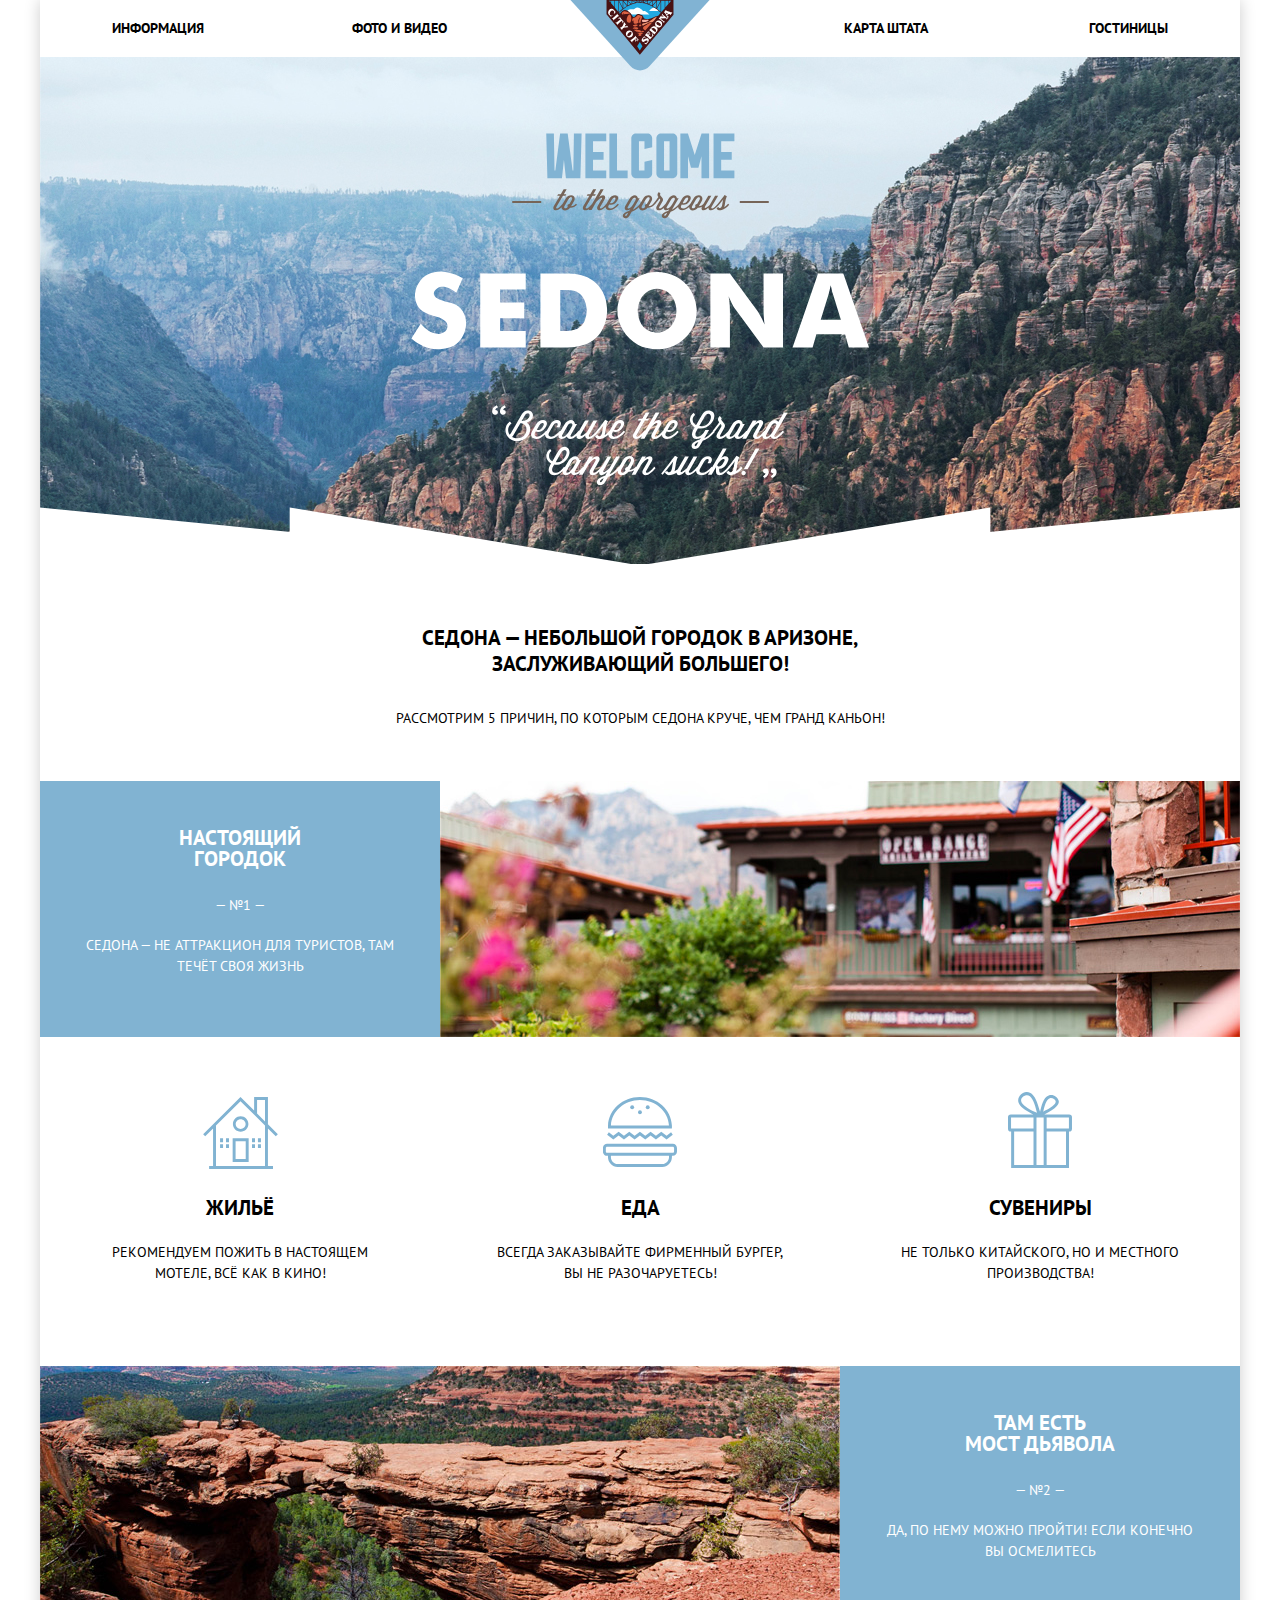
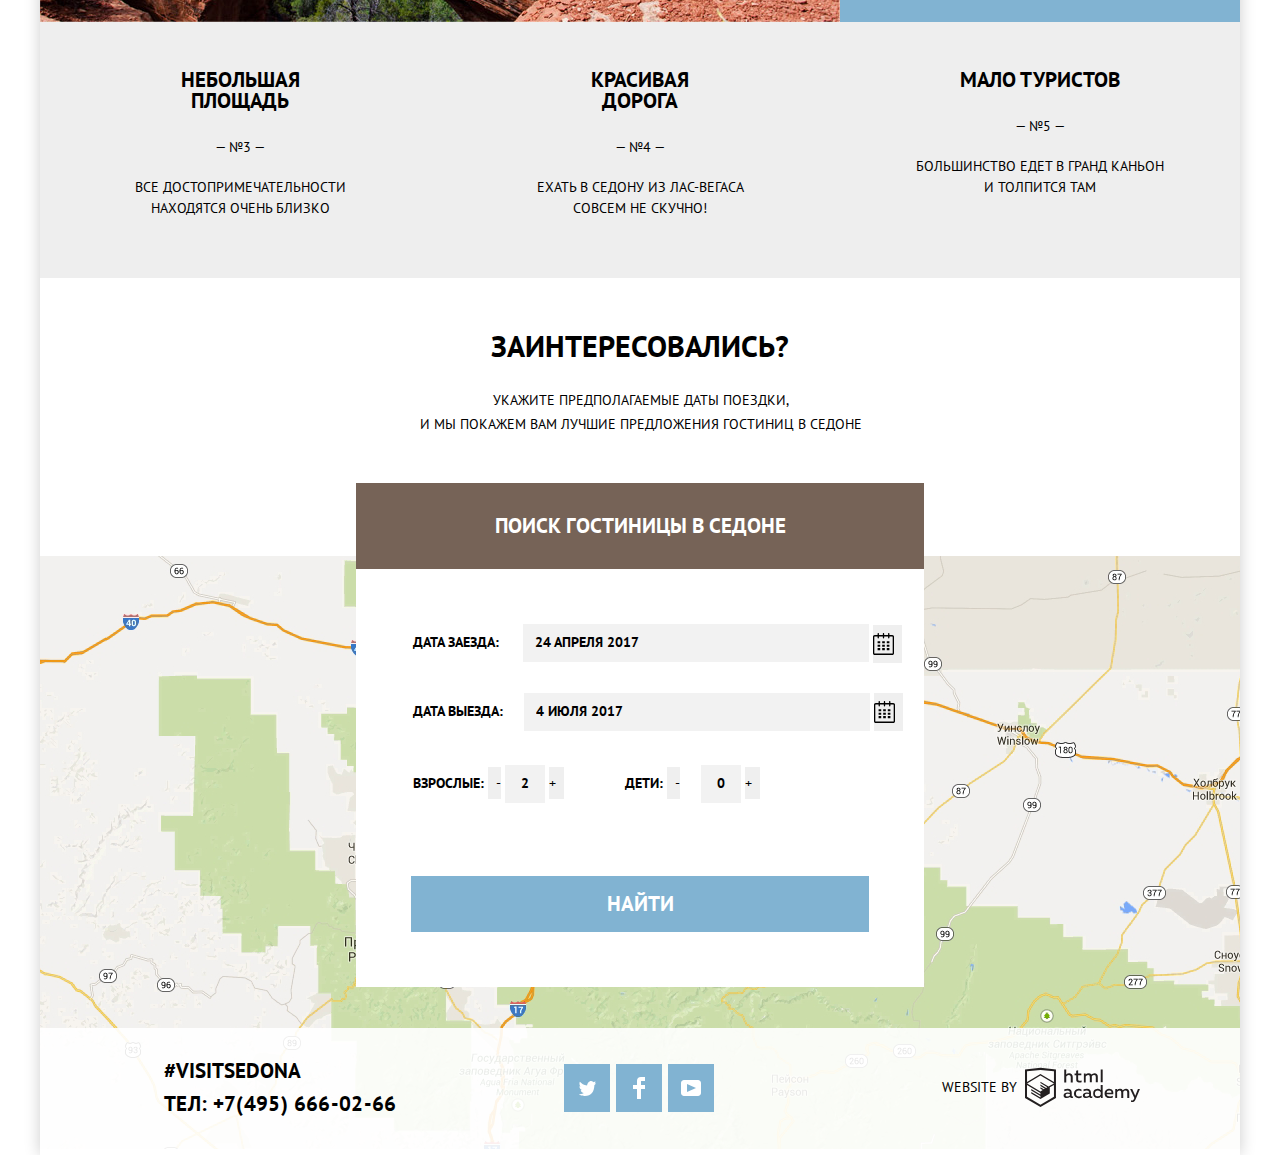
==== index.html @ 37a9bc62 "еще оформление сеток" ====
<!DOCTYPE html>
<html lang="ru">
<head>
  <meta charset="utf-8">
  <title>Добро пожаловать в Седону</title>
  <link href="https://fonts.googleapis.com/css?family=PT+Sans&display=swap" rel="stylesheet">
  <link href="css/normalize.css" rel="stylesheet">
  <link href="css/style.css" rel="stylesheet">
</head>

<body>
  <header>
    <nav class="header-navigation">
      <a href="#" class="logo-sedona"><img src="img/logo-sedona.svg" width="140" height="72" alt="WELCOME to the gordeoud - SEDONA"></a>
      <ul  class="main-navigation">
        <li><a href="#">Информация</a></li>
        <li><a href="#">Фото и видео</a></li>
        <li><a href="#">Карта штата</a></li>
        <li><a href="hotels.html">Гостиницы</a></li>
      </ul>
    </nav>
  </header>

  <main>
    <h1 class="visually-hidden">Добро пожаловать в Седону</h1>
     <div class="background-logo">
        <img src="img/intro-welcome.svg" width="459" height="353" alt="Welcome to the gordeous SEDONA">
    </div>
    <section>
      <div class="presentation">
        <h2 class="visually-hidden">Причины посетить Седону</h2>
        <p class="title-presentation">Седона — небольшой городок в Аризоне, заслуживающий большего!</p>
        <p>Рассмотрим 5 причин, по которым Седона круче, чем гранд каньон!</p>
      </div>
      
      <ul class="reasons-list">
        <li>
          <div class="container-reason-1">
            <div class="big-reason-1">
              <h3 class="title-of-reason">Настоящий городок</h3>
              <p>— №1 —</p>
              <p>Седона — не аттракцион для туристов, там течёт своя жизнь</p>
            </div>
            <div>
              <img src="img/reason1.jpg" width="800" height="256" alt="городок Седона">
            </div>
          </div>
          <ul class="items-1-reason">
            <li class="reason-1-house">
              <h3 class="type-of-reason">Жильё</h3>
              <p>Рекомендуем пожить в настоящем мотеле, всё как в кино!</p>
            </li>
            <li class="reason-1-eat">
              <h3 class="type-of-reason">Еда</h3>
              <p>Всегда заказывайте фирменный бургер, вы не разочаруетесь!</p>
            </li>
            <li class="reason-1-souvenir">
              <h3 class="type-of-reason">Сувениры</h3>
              <p>Не только китайского, но и местного производства!</p>
            </li>
          </ul>
        <li>
          <div class="container-reason-2">
            <div class="big-reason-2">
              <h3 class="title-of-reason">Там есть<br>Мост дьявола</h3>
              <p>— №2 —</p>
              <p>Да, по нему можно пройти! Если конечно вы осмелитесь</p>
            </div>
            <div>
              <img src="img/reason2.jpg" width="800" height="256" alt="мост дьявола">
            </div>
          </div>
        </li>
        <li class="small-reason-1">
          <h3>Небольшая площадь</h3>
          <p >— №3 —</p>
          <P>Все достопримечательности находятся очень близко</P>
        </li>
        <li class="small-reason-2">
          <h3>Красивая дорога</h3>
          <p>— №4 —</p>
          <P>Ехать в Седону из Лас-Вегаса совсем не скучно!</P>
        </li>
        <li class="small-reason-3">
          <h3>Мало туристов</h3>
          <p>— №5 —</p>
          <P>Большинство едет в гранд каньон и толпится там</P>
        </li>
      </ul>
    </section>

    <section class="container-search-form">
      <div class="search-form-title">
        <h2 class="visually-hidden">Форма поиска гостиницы</h2>
        <P class="search-form-subtitle-1">Заинтересовались?</P>
        <p class="search-form-subtitle-2">Укажите предполагаемые даты поездки, 
        <br> и мы покажем вам лучшие предложения гостиниц в седоне</p>
      </div>
      <form class="form-of-search" action="https://echo.htmlacademy.ru" method="get">
        <button class="button-close-form" type="button">Поиск гостиницы в Седоне</button>
        <div class="visible-block-form-search">
          <p class="form-element arrival-date">
            <label for="arrival-date">Дата заезда:</label>
            <input class="text-in-form" type="text" name="arrival-date" id="arrival-date" value="24 апреля 2017">
            <button class="button-calendar" type="button"><svg class="icon-calendar" xmlns="http://www.w3.org/2000/svg" width="21" height="22" viewBox="0 0 21 22">
              <path d="M19.251 2.025h-2.845V.648c0-.381-.294-.689-.656-.689-.363 0-.656.308-.656.689v1.377h-3.938V.648c0-.381-.294-.689-.655-.689-.363 0-.657.308-.657.689v1.377H5.906V.648c0-.381-.294-.689-.656-.689-.363 0-.657.308-.657.689v1.377H1.75C.784 2.025 0 2.847 0 3.862v16.302C0 21.179.784 22 1.75 22h17.501c.966 0 1.749-.821 1.749-1.836V3.862c0-1.015-.783-1.837-1.749-1.837zm.437 18.139a.448.448 0 0 1-.437.459H1.75a.45.45 0 0 1-.438-.459V3.862a.45.45 0 0 1 .438-.459h2.844v1.378c0 .381.294.689.657.689.362 0 .656-.308.656-.689V3.403h3.938v1.378c0 .381.294.689.657.689.361 0 .655-.308.655-.689V3.403h3.938v1.378c0 .381.293.689.656.689.362 0 .656-.308.656-.689V3.403h2.845c.241 0 .437.206.437.459v16.302z"/>
              <path d="M4.594 8.225h2.625v2.066H4.594zM4.594 11.668h2.625v2.067H4.594zM4.594 15.112h2.625v2.066H4.594zM9.188 15.112h2.625v2.066H9.188zM9.188 11.668h2.625v2.067H9.188zM9.188 8.225h2.625v2.066H9.188zM13.781 15.112h2.625v2.066h-2.625zM13.781 11.668h2.625v2.067h-2.625zM13.781 8.225h2.625v2.066h-2.625z"/>
              </svg></button> 
          </p>
          <p class="form-element departure-date">
            <label for="departure-date">Дата выезда:</label>
            <input class="text-in-form" type="text" name="departure-date" id="departure-date" value="4 июля 2017">
            <button class="button-calendar" type="button"><svg class="icon-calendar" xmlns="http://www.w3.org/2000/svg" width="21" height="22" viewBox="0 0 21 22">
              <path d="M19.251 2.025h-2.845V.648c0-.381-.294-.689-.656-.689-.363 0-.656.308-.656.689v1.377h-3.938V.648c0-.381-.294-.689-.655-.689-.363 0-.657.308-.657.689v1.377H5.906V.648c0-.381-.294-.689-.656-.689-.363 0-.657.308-.657.689v1.377H1.75C.784 2.025 0 2.847 0 3.862v16.302C0 21.179.784 22 1.75 22h17.501c.966 0 1.749-.821 1.749-1.836V3.862c0-1.015-.783-1.837-1.749-1.837zm.437 18.139a.448.448 0 0 1-.437.459H1.75a.45.45 0 0 1-.438-.459V3.862a.45.45 0 0 1 .438-.459h2.844v1.378c0 .381.294.689.657.689.362 0 .656-.308.656-.689V3.403h3.938v1.378c0 .381.294.689.657.689.361 0 .655-.308.655-.689V3.403h3.938v1.378c0 .381.293.689.656.689.362 0 .656-.308.656-.689V3.403h2.845c.241 0 .437.206.437.459v16.302z"/>
              <path d="M4.594 8.225h2.625v2.066H4.594zM4.594 11.668h2.625v2.067H4.594zM4.594 15.112h2.625v2.066H4.594zM9.188 15.112h2.625v2.066H9.188zM9.188 11.668h2.625v2.067H9.188zM9.188 8.225h2.625v2.066H9.188zM13.781 15.112h2.625v2.066h-2.625zM13.781 11.668h2.625v2.067h-2.625zM13.781 8.225h2.625v2.066h-2.625z"/>
              </svg></button> 
          </p>
          <div class="block-adults-children">
            <p class="form-element adults">
              <label for="adults">Взрослые:</label>
              <button class="button-minus" type="button">-</button>
              <input class="text-in-form" type="text" name="number_of_adults" id="adults" value="2">
              <button class="button-plus" type="button">+</button>
            </p>
            <p class="form-element children">
              <label for="children">Дети:</label>
              <button class="button-minus" type="button">-</button>
              <input class="text-in-form" type="text" name="number_of_children" id="children" value="0">
              <button class="button-plus" type="button">+</button>
            </p>
          </div>
          <button class="button-search-result" type="submit">Найти</button>
        </div>
      </form>
    </section>
    <div>
      <img src="img/map.png" width="1200" height="593" alt="Карта">
    </div>
  </main>

  <footer class="footer-container">
    <div class="flex-footer-absolute">
      <p class="footer-contacts">
        #VISITSEDONA
        <a href="tel:+74956660266"><br>ТЕЛ: +7(495)  666-02-66</a>
      </p>
      <ul class="footer-social">
        <li class="social-list">
          <a href="https://twitter.com/">twitter <svg class="icon-twitter" xmlns="http://www.w3.org/2000/svg" xmlns:xlink="http://www.w3.org/1999/xlink" width="17" height="15" viewBox="0 0 17 15">
            <path d="M10.95.144c1.685-.496 2.984.27 3.577 1.179.673-.231 1.331-.481 2.011-.708a2.345 2.345 0 0 1-.857 1.768c.685.17 1.304-.491 1.304-.491-.169 1-1.006 1.788-1.563 2.024-.231 6.75-3.175 11.217-10.077 11.082h-.446c-.41 0-4.164-.46-4.898-1.887 2.271.196 3.893-.422 4.693-1.177-.96-.3-2.679-.477-2.979-2.95.349.106.564.228 1.19.119C1.705 8.247.374 7.53.448 5.33c.285.328 1.067.536 1.34.472C1.085 5.561-.182 2.442.894.85c1.818 1.854 3.735 3.606 7.152 3.773C8.254 2.33 9.183.793 10.95.144z"/>
            </svg></a>
        </li>
        <li class="social-list">
          <a href="https://www.facebook.com/">facebook <svg class="icon-fb" xmlns="http://www.w3.org/2000/svg" width="12" height="22" viewBox="0 0 12 22">
            <path d="M12 4V0H8a4 4 0 0 0-4 4v4H0v4h4v10h4V12h4V8H8V4h4z"/></svg></a>
        </li>
        <li class="social-list">
          <a href="https://www.youtube.com/">youtube <svg class="icon-youtube" xmlns="http://www.w3.org/2000/svg" xmlns:xlink="http://www.w3.org/1999/xlink" width="20" height="16" viewBox="0 0 20 16">
            <path d="M17 0H3C1.35 0 0 1.35 0 3v10c0 1.65 1.35 3 3 3h14c1.65 0 3-1.35 3-3V3c0-1.65-1.35-3-3-3zM6.027 11.998V4.002L15.014 8l-8.987 3.998z"/>
            </svg></a>
        </li>
      </ul>
      <p class="footer-website">
        Website by
        <a href="https://htmlacademy.ru/">
          <svg class="logo-html-academy" data-name="Layer 1" xmlns="http://www.w3.org/2000/svg" viewBox="0 0 108.08 36.85">
            <title>logo-htmlacademy</title>
            <path d="M44.61,26.88a2,2,0,0,0,.55-0.1v1.33a3.25,3.25,0,0,1-1.18.21,1.67,1.67,0,0,1-1.67-1,4.84,4.84,0,0,1-3.14,1.08c-1.51,0-2.91-.83-2.91-2.55,0-2.13,2-2.79,3.71-2.79a11.08,11.08,0,0,1,2.17.25v-0.3c0-1-.76-1.77-2.19-1.77a7.42,7.42,0,0,0-3,.64v-1.7a10.21,10.21,0,0,1,3.19-.55c2.36,0,3.81,1.12,3.81,3.65v3a0.54,0.54,0,0,0,.49.59h0.17Zm-6.44-1.13A1.35,1.35,0,0,0,39.63,27h0.11a3.39,3.39,0,0,0,2.41-1V24.58a9.72,9.72,0,0,0-1.81-.21c-1,0-2.16.33-2.16,1.38h0Zm12.36-6.11a5,5,0,0,1,2.57.64V22a4.08,4.08,0,0,0-2.3-.7,2.75,2.75,0,1,0,0,5.49,5,5,0,0,0,2.43-.64v1.71a6.27,6.27,0,0,1-2.76.57A4.21,4.21,0,0,1,46,24.51q0-.21,0-0.41a4.32,4.32,0,0,1,4.18-4.46h0.38Zm12.17,7.24a2,2,0,0,0,.55-0.1v1.33a3.25,3.25,0,0,1-1.18.21,1.67,1.67,0,0,1-1.67-1,4.84,4.84,0,0,1-3.14,1.08c-1.51,0-2.91-.83-2.91-2.55,0-2.13,2-2.79,3.71-2.79a11.08,11.08,0,0,1,2.17.25v-0.3c0-1-.76-1.77-2.19-1.77a7.42,7.42,0,0,0-3,.64v-1.7a10.21,10.21,0,0,1,3.19-.55c2.36,0,3.81,1.12,3.81,3.65v3a0.54,0.54,0,0,0,.49.59h0.17Zm-6.44-1.13A1.35,1.35,0,0,0,57.73,27h0.11a3.39,3.39,0,0,0,2.41-1V24.58a9.72,9.72,0,0,0-1.81-.21c-1.06,0-2.16.33-2.16,1.38h0ZM73,16V28.2H71.35V26.88a3.88,3.88,0,0,1-3.19,1.54,4.4,4.4,0,0,1,0-8.78,3.81,3.81,0,0,1,3,1.3V16H73Zm-4.53,5.22a2.76,2.76,0,1,0,0,5.52A2.86,2.86,0,0,0,71.15,25V23A2.91,2.91,0,0,0,68.49,21.27ZM79,19.64c3.31,0,4.46,2.68,3.92,5.09H76.7c0.21,1.5,1.67,2.11,3.19,2.11a6.11,6.11,0,0,0,2.64-.59v1.6a7.14,7.14,0,0,1-3,.57C77,28.42,74.78,27,74.78,24a4.18,4.18,0,0,1,4-4.39H79Zm0.09,1.54a2.28,2.28,0,0,0-2.44,2.1v0.06H81.3A2,2,0,0,0,79.13,21.18Zm5.73,7V19.87h1.65v1a3.81,3.81,0,0,1,2.78-1.27A2.86,2.86,0,0,1,91.89,21a4.12,4.12,0,0,1,2.91-1.33A3.06,3.06,0,0,1,98,23V28.2h-1.9V23.05a1.59,1.59,0,0,0-1.42-1.75H94.42a2.8,2.8,0,0,0-2.07,1.12V28.2h-1.9V23.05A1.59,1.59,0,0,0,89,21.31H88.8a3,3,0,0,0-2.21,1.29v5.63H84.86Zm21.31-8.33h1.9l-3.91,9.46c-0.9,2.17-2.09,2.86-3.35,2.86a4.76,4.76,0,0,1-1.1-.14V30.46a2.86,2.86,0,0,0,.85.12c0.9,0,1.58-.64,2.07-1.9l0.17-.42-4-8.4h2l2.86,6.29ZM38.73,1.46V6.22a3.81,3.81,0,0,1,2.7-1.14,3.25,3.25,0,0,1,3.44,3.4v5.15H43V8.72a1.81,1.81,0,0,0-1.61-2h-0.3a2.93,2.93,0,0,0-2.32,1.39v5.52h-1.9V1.46h1.9ZM49.94,2.31v3h3V6.91h-3v3.81c0,1.1.5,1.46,1.58,1.46a4.49,4.49,0,0,0,1.69-.33v1.6A6.8,6.8,0,0,1,51,13.8a2.55,2.55,0,0,1-2.86-2.74V6.89H46.58V5.26h1.5V2.74Zm5.4,11.31V5.28H57v1A3.81,3.81,0,0,1,59.77,5a2.86,2.86,0,0,1,2.6,1.33A4.12,4.12,0,0,1,65.28,5,3.06,3.06,0,0,1,68.44,8.4v5.21h-1.9V8.46a1.59,1.59,0,0,0-1.42-1.75H64.89a2.8,2.8,0,0,0-2.07,1.12v5.78h-1.9V8.46A1.59,1.59,0,0,0,59.5,6.71H59.27A3,3,0,0,0,57.06,8v5.63H55.34ZM71.17,1.45H73V13.6H71.17V1.45ZM14.71,0H14.55L0,1.54V28.21l14.55,8.66,14.55-8.66V1.54Zm12.5,27.1L14.55,34.64,1.9,27.12V16.18l12.59,7.5V25L5.86,19.9v1.31l8.68,5.21v1.39L5.87,22.65V24l8.68,5.21,8.75-5.24V18.31L27.2,16V27.12Zm0-12.53-3.48,2-1.6,1L14.51,13v1.31L21,18.23H21l-0.14.09-1,.54-5.37-3.2V17l4.24,2.52-1,.67-3.2-1.9v1.31l2.1,1.24L14.5,22.1,2,14.65,14.51,7.11Zm0-1.32L14.49,5.76,1.91,13.25v-10L14.56,1.92,27.21,3.25v10h0Z" 
                transform="translate(0 -0.02)" />
          </svg>
        </a>
      </p>
    </div>
  </footer>
</body>
</html>
---- css/style.css ----
body {
    padding: 0;
    margin: 0 auto;
    width: 1200px;
    font-family: 'PT Sans', 'Arial Narrow', sans-serif;
    font-size: 14px;
    line-height: 21px;
    font-weight: normal;
    color: #000000;
    text-transform: uppercase;
    text-align: center;
    background-color: #ffffff;
    box-shadow: 0 0 15px rgba(0, 0, 0, 0.2);
}
.visually-hidden {
    position: absolute;
    clip: rect(0 0 0 0);
    width: 1px;
    height: 1px;
    margin: -1px;
}
a {
    text-decoration: none;
}

/*НАВИГАЦИЯ*/

.header-navigation {
    position: relative;
}
.logo-sedona {
    position: absolute;
    /* transform: translateX(-50%); */
    margin-left: -70px;
    top: -1px;
}

.header-navigation ul {
    display: flex;
    flex-wrap: wrap;
    list-style: none;
    width: auto;
    margin: 0;
    padding-left: 72px;
    padding-right: 72px;
    padding-top: 5px;
    padding-bottom: 16px;

}
.main-navigation li{
    width: 240px;
    padding-top: 10px;
    font-size: 14px;
    line-height: 26px;
    font-weight: bold;
}
.main-navigation li:first-child,
.main-navigation li:nth-child(2) {
    text-align: left;
}
.main-navigation li:nth-child(3) {
    text-align: right;
    margin-left: auto;
}
.main-navigation li:nth-child(4) {
    text-align: right;
}
.main-navigation a {
    color: #000000;
}
.main-navigation a:hover,
.main-navigation a:focus {
    color: #81b3d2;
}
.main-navigation a:active {
    color: #cacaca;
}
.actual-link a,
.actual-link a:hover,
.actual-link a:focus {
    color: #766357;
}

/*ШАПКА С ФОНОМ НА ГЛАВНОЙ*/
.background-logo {
    background: #2c4646 url(../img/background_photo.jpg) no-repeat;
    background-position-y: -56px;
}
.background-logo::after {
    display: block;
    content: "";
    background: url(../img/polygon.png) no-repeat center 1px ;
    width: 1200px;
    height: 58px;
}
.background-logo img {
    margin-top: 76px;
    margin-bottom: 14px;
}

/*СПИСОК ПРИЧИН ПОСЕТИТЬ СЕДОНУ*/
.presentation {
    margin: 0;
    padding-left: 300px;
    padding-right: 300px;
    padding-top: 61px;
}
.presentation .title-presentation {
    font-size: 21px;
    line-height: 26px;
    font-weight: bold;
    margin-top: 0;
    margin-bottom: 28px;
}
.presentation p {
    font-size: 14px;
    line-height: 26px;
}
.presentation p:last-child {
    margin-bottom: 0;
    padding-bottom: 36px;
}
.reasons-list {
    display: flex;
    flex-wrap: wrap;
    list-style: none;
    padding-left: 0;
}
.type-of-reason {
    font-size: 21px;
    line-height: 21px;
    font-weight: bold;
}
.big-reason-1,
.big-reason-2 {
    box-sizing: border-box;
    background-color: #81b3d2;
    color: #ffffff;
    width: 400px;
    min-height: 256px;
}
.title-of-reason {
    font-size: 21px;
    line-height: 21px;
    padding: 25px 125px 0 125px;
}
.big-reason-1 p,
.big-reason-2 p {
    padding: 0 46px;
    padding-top: 5px;
}
.container-reason-1 {
    display: flex;
}
.container-reason-2 {
    display: flex;
    flex-direction: row-reverse;
}
.container-reason-1 img,
.container-reason-2 img {
    vertical-align: top;
}
.items-1-reason {
    list-style: none;
    display: flex;
    padding-left: 0;
}

.reason-1-house {
    box-sizing: border-box;
    background: url("../img/icon-1.svg") no-repeat;
    background-size: 75px 72px;
    background-position: center 60px;
    padding: 0 50px;
    padding-top: 139px;
}
.reason-1-eat {
    background: url("../img/icon-3.svg") no-repeat;
    background-size: 74px 70px;
    background-position: center 60px;
    padding-top: 139px;
}
.reason-1-souvenir {
    background: url("../img/icon-2.svg") no-repeat;
    background-size: 64px 76px;
    background-position: center 55px;
    padding-top: 139px;
}
.reason-1-house p {
    padding: 0 20px;
    padding-top: 3px;
    padding-bottom: 68px;
}
.reason-1-eat p {
    padding: 0 50px;
    padding-top: 3px;
}
.reason-1-souvenir p {
    padding: 0 20px;
    padding-top: 3px;
}
.reason-1-house,
.reason-1-eat,
.reason-1-souvenir,
.small-reason-1,
.small-reason-2,
.small-reason-3 {
    width: calc(100% / 3);
    
}
.small-reason-1,
.small-reason-2,
.small-reason-3 {
    box-sizing: border-box;
    background-color: #eeeeee;
    padding-bottom: 45px;
}
.small-reason-1 h3,
.small-reason-2 h3,
.small-reason-3 h3 {
    font-size: 21px;
    line-height: 21px;
    font-weight: bold;
    padding: 0 120px;
    padding-top: 26px;
    text-align: center;
}
.small-reason-1 p,
.small-reason-2 p {
    padding: 0 69px;
    padding-top: 5px;
}
.small-reason-3 p {
    padding: 0 75px;
    padding-top: 5px;
}


/*ФОРМА ПОИСКА ОТЕЛЕЙ*/
.container-search-form {
    position: relative;
    width: 568px;
    margin: 0 auto;
}
.search-form-title {
    min-height: 248px;
}
.search-form-subtitle-1 {
    font-size: 30px;
    line-height: 36px;
    font-weight: bold;
    text-align: center;
    margin-bottom: 22px;
    padding-top: 20px;
}
.search-form-subtitle-2 {
    line-height: 24px;
    text-align: center;
    padding-bottom: 34px;
    padding-left: 2px;
    padding-top: 2px;
}
.button-close-form {
    background-color: #766357;
    color: #ffffff;
    font-size: 21px;
    line-height: 26px;
    font-weight: bold;
    text-transform: uppercase;
    border: none;
    width: 568px;
    padding: 30px 50px;
    
}
.button-close-form:hover,
.button-close-form:focus {
    background-color: #604e43;
    color: #ffffff;
}
.button-close-form:active {
    background-color: #503e33;
    color: #928a85;
}
.visible-block-form-search {
    z-index: 1000;
    display: flex;
    flex-direction: column;
    width: 568px;
    background-color: #ffffff;
    text-align: left;
}

.form-of-search {
    position: absolute;
    top: 175px;
}
.form-element {
    display: inline-block;
    font-size: 14px;
    line-height: 26px;
    font-weight: bold;
    margin-left: 57px;
}
.arrival-date {
    margin-top: 55px;
    margin-bottom: 16px;
    margin-right: 1px;
}
.departure-date {
    margin-bottom: 16px;
    margin-right: 0px;
}
.arrival-date .text-in-form {
    box-sizing: border-box;
    width: 346px;
    margin-left: 20px;
    padding: 5px 0 7px 12px;
}

.departure-date .text-in-form {
    box-sizing: border-box;
    width: 346px;
    margin-left: 17px;
    margin-bottom: 4px;
    padding: 5px 0 7px 12px;
}
.text-in-form {
    display: inline-block;
}
.button-calendar {

    border: none;
    padding: 8px 8px 8px 0;
}
.button-minus {
    border: none;
    padding: 8px 0 8px 8px;
}
.button-plus {
    border: none;
    padding: 8px 8px 8px 0;
}
.adults .text-in-form {
    box-sizing: border-box;
    text-align: center;
    width: 40px;
    margin-bottom: 4px;
    padding: 5px 0 7px 0;
}
.children .text-in-form {
    box-sizing: border-box;
    text-align: center;
    width: 40px;
    margin-left: 17px;
    margin-bottom: 4px;
    padding: 5px 0 7px 0px;
}
.button-search-result {
    font-size: 21px;
    line-height: 26px;
    font-weight: bold;
    width: 458px;
    padding: 15px 55px;
    text-transform: uppercase;
    border: none;
    background-color: #81b3d2;
    color: #ffffff;
    margin: 55px auto;
}
.button-search-result:hover,
.button-search-result:focus {
    background-color: #669ec0;
    color: #ffffff;
}
.button-search-result:active {
    background-color: #5496bd;
    color: #94b9d2;
}
.text-in-form {
    font-size: 14px;
    line-height: 26px;
    font-weight: bold;
    border: none;
    text-transform: uppercase;
    background-color: #f2f2f2;
}
.text-in-form:hover,
.text-in-form:focus {
    background-color: #ebebeb;
}
.text-in-form:active {
    background-color: #ffffff;
}
.icon-calendar {
    display: inline-block;
    vertical-align: middle;
}


/*СТРАНИЦА ПОИСКА ОТЕЛЕЙ*/
.container-hotels {
    text-align: left;
}
.container-hotels ul {
    list-style: none;
}

/*ФИЛЬТР ПОИСКА ОТЕЛЕЙ*/
.form-filter-of-search {
    display: flex;
    flex-wrap: wrap;
    background-color: #2b3d47;
    background-image: url(../img/filter_background.jpg);
    color: #ffffff;
    min-height: 217px;
}
.fieldset {
    border: none;
}
.fieldset,
.sort-found-hotels,
.list-for-sort-hotels {
    padding-left: 72px;
    padding-right: 72px;
}
.form-headings {
    font-size: 16px;
    line-height: 21px;
    font-weight: bold;
}
.button-form-display {
    font-size: 14px;
    line-height: 21px;
    text-transform: uppercase;
    border: 2px solid #ffffff;
    background-color: transparent;
    color: #ffffff;
}
.button-form-display:hover {
    background-color: #ffffff;
    color: #000000;
}
.price-hotels {
    display: flex;
    flex-direction: column;
    width: 328px;
    margin-left: auto;
}

/*БЛОК С РЕЗУЛЬТАТАМИ ПОИСКА ОТЕЛЕЙ*/
.sort-found-hotels {
    display: flex;
}
.list-of-found-hotels {
    display: flex;
    flex-direction: column;
    flex-wrap: wrap;
    padding: 0;
    margin: 0;
}
.list-of-found-hotels li {
    position: relative;
    display: flex;
    flex-wrap: wrap;
    border-bottom: 1px solid #e5e5e5;
    padding-left: 72px;
    padding-right: 71px;
}
.list-of-found-hotels li:first-of-type {
    border-top: 1px solid #e5e5e5;
}
.about-hotel {
    width: 700px;
    padding-left: 166px;
    padding-top: 23px;
    padding-bottom: 3px;
}
.about-hotel img {
    position: absolute;
    vertical-align: top;
    left: 72px;
    top: 29px;
}
.correct-text-1 {
    display: inline-block;
    margin-right: 32px;
    margin-top: 7px;
}
.correct-text-2 {
    display: inline-block;
    margin-right: 60px;
    margin-top: 7px;
}
.correct-text-3 {
    display: inline-block;
    margin-right: 15px;
    margin-top: 8px;
}
.about-hotel h3{
    margin: 0;
}
.list-for-sort-hotels {
    display: flex;
}
.quantity-hotels,
.hotel-name {
    font-size: 21px;
    line-height: 26px;
    font-weight: bold;
    color: #000000;
}
.quantity-hotels {
    padding-top: 8px;
    padding-bottom: 10px;
}
.button-info-reserve {
    padding-left: 166px;
    padding-bottom: 33px;
}
.hotel-name:hover,
.hotel-name:focus {
    color: #81b3d2;
}
.hotel-name:active {
    color: #cacaca;
}
.sort-hotels {
    font-size: 12px;
    line-height: 18px;
}
.sort-price {
    color: #81b3d2;
}
.sort-type-rate a {
    color: #cacaca;
    border-bottom: 1px dotted #81b3d2;
}
.sort-type-rate a:hover,
.sort-type-rate a:focus {
    color: #81b3d2;
    border-bottom: 1px dotted #81b3d2;
}
.sort-type-rate a:active {
    color: #000000;
    border-bottom: none;
}
.button-hotel-info {
    vertical-align: middle;
    font-size: 14px;
    line-height: 21px;
    font-weight: bold;
    text-transform: uppercase;
    background-color: #81b3d2;
    color: #ffffff;
    padding: 4px 18px 5px 15px;
    margin-left: -1px;
    margin-right: 2px;
}
.button-hotel-info:hover,
.button-hotel-info:focus {
    background-color: #669ec0;
    color: #ffffff;
}
.button-hotel-info:active {
    background-color: #5496bd;
    color: #94b9d2;
}
.button-hotel-reserve {
    vertical-align: middle;
    font-size: 14px;
    line-height: 21px;
    font-weight: bold;
    text-transform: uppercase;
    background-color: #766357;
    color: #ffffff;
    padding: 4px 17px 5px 18px;
}
.button-hotel-reserve:hover,
.button-hotel-reserve:focus {
    background-color: #604e43;
    color: #ffffff;
}
.button-hotel-reserve:active {
    background-color: #503e33;
    color: #928a85;
}
.hotel-rate {
    width: 135px;
    margin-left: auto;
}
.hotel-rate p:last-of-type {
    background-color: #f2f2f2;
}

/*ФУТЕР*/

.footer-container {
    position: relative;
}
.flex-footer-absolute {
    position: absolute;
    display: flex;
    width: 100%;
    bottom: 0;
    background-color: rgba(255, 255, 255, 0.9);
}
.flex-footer {
    display: flex;
}
.footer-contacts,
.footer-social,
.footer-website {
    width: calc(100% / 3);
    margin: 0;
    padding: 0;
}
.footer-contacts {
    display: inline-block;
    font-size: 21px;
    line-height: 33px;
    font-weight: bold;
    text-align: left;
    padding: 26px 10px 35px 124px;
}

.footer-contacts a {
    display: inline;
    color: #000000;
    letter-spacing: 0.35px;
}
.footer-social {
    display: flex;
    list-style: none;
    padding-left: 72px;
    padding-top: 36px;
}
.social-list a {
    display: inline-block;
    width: 46px;
    height: 48px;
    background-color: #81b3d2;
    font-size: 0px;
    margin-right: 6px;
}
.social-list a:hover,
.social-list a:focus {
    background-color: #669ec0;
    color: #ffffff;
}
.social-list a:active {
    background-color: #5496bd;
    color: #88b6d1;
    
}
.social-list .icon-twitter:active,
.social-list .icon-fb:active,
.social-list .icon-youtube:active {
    opacity: 0.3;
}
.icon-twitter {
    width: 17px;
    height: 15px;
    padding-top: 17px;
    padding-left: 1px;
    fill: #ffffff;
}
.icon-fb {
    width: 12px;
    height: 22px;
    padding-top: 13px;
    fill: #ffffff;
}
.icon-youtube {
    width: 20px;
    height: 16px;
    padding-top: 16px;
    fill: #ffffff;
}

.footer-website {
    display: inline-block;
    font-size: 14px;
    line-height: 26px;
    padding-right: 40px;
    padding-top: 39px;
}
.logo-html-academy {
    vertical-align: middle;
    width: 115px;
    height: 41px;
    fill: #231f20;
    padding-left: 4px;
    padding-bottom: 2px;
}
.logo-html-academy:hover,
.logo-html-academy:focus {
    fill: #81b3d2;
}
.logo-html-academy:active {
    fill: #bdbbbc;
}
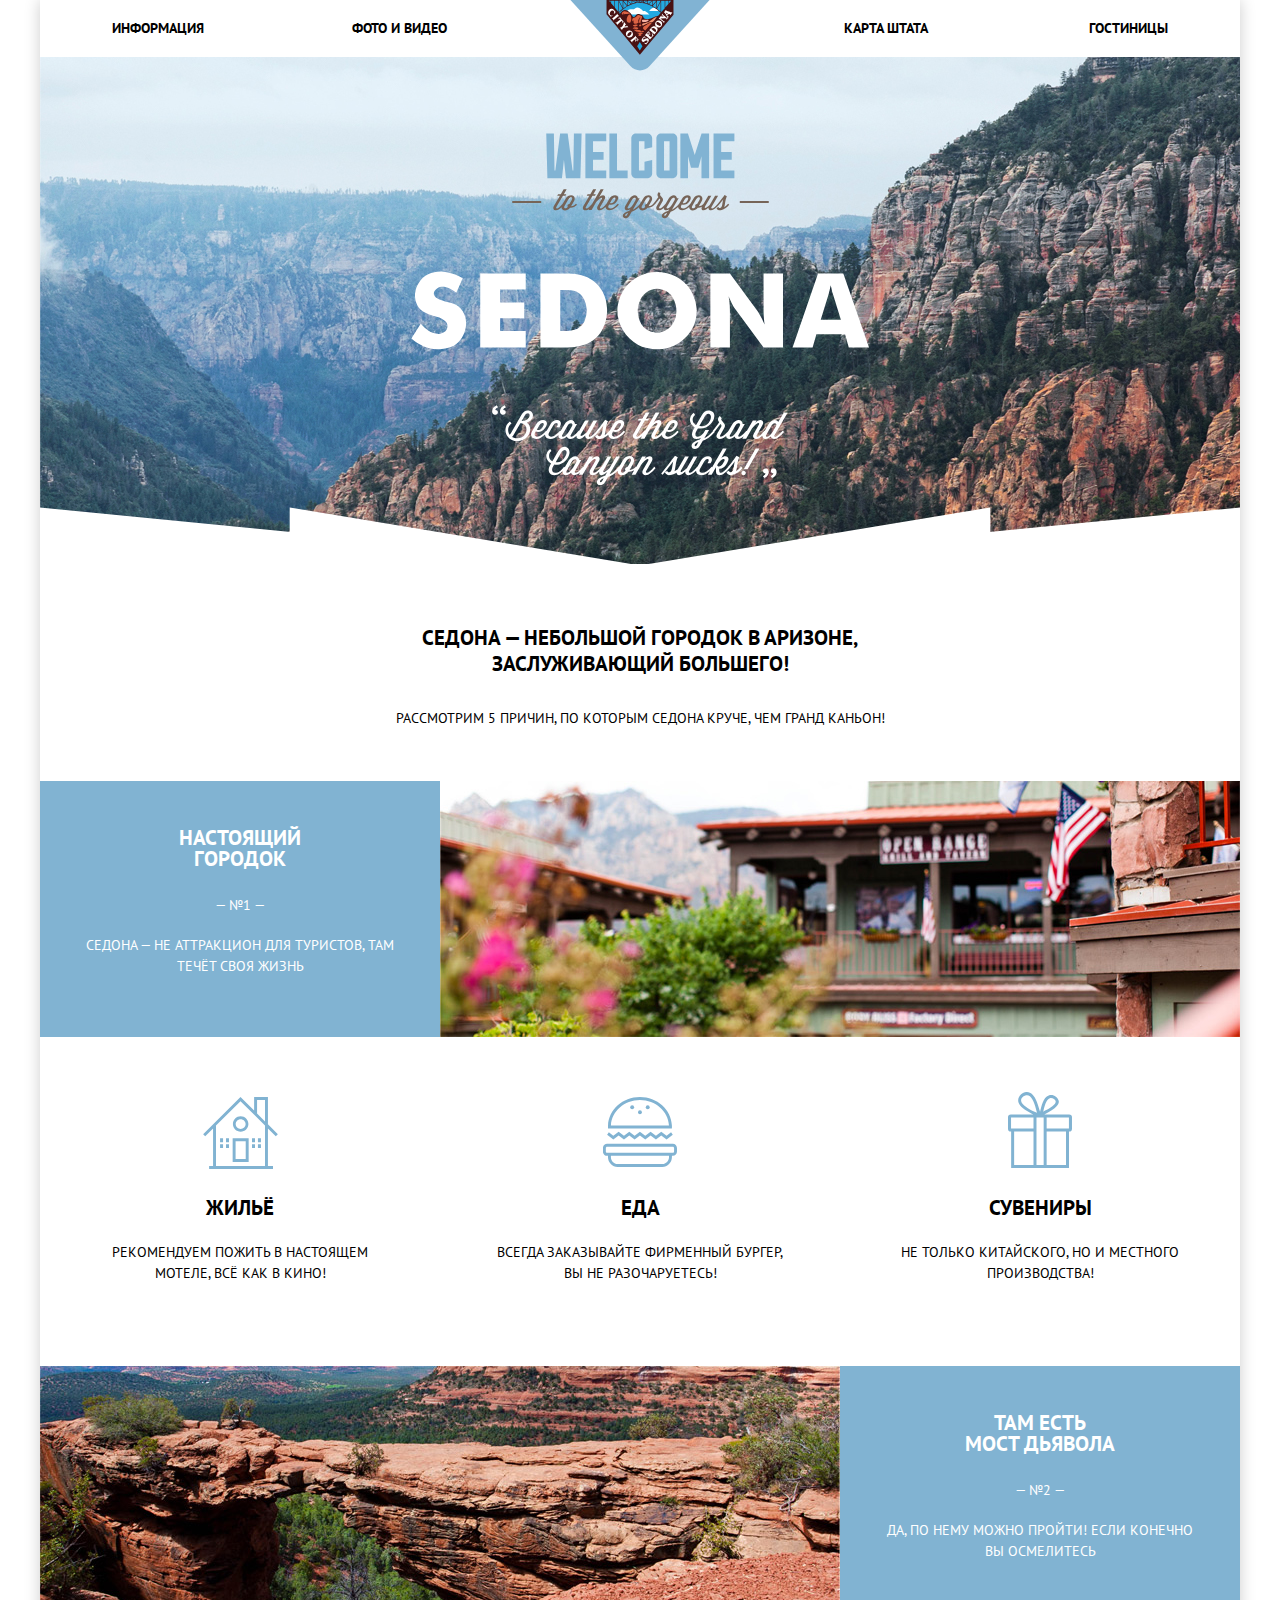
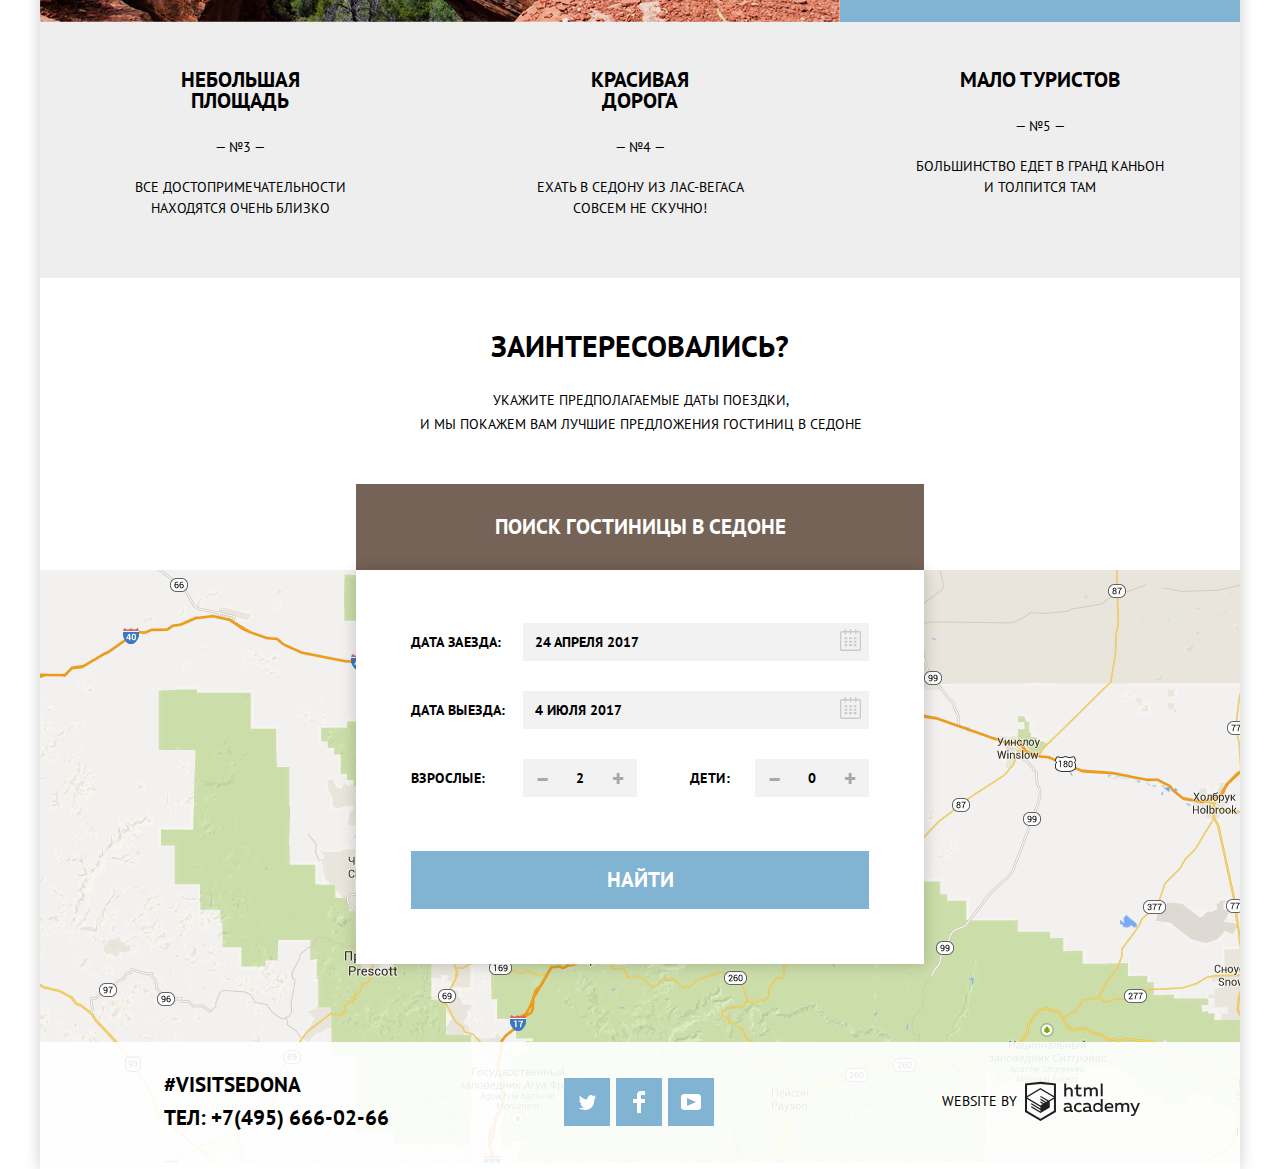
==== commit ba56615c: "заканчиваем сетки на флексах" ====
--- a/index.html
+++ b/index.html
@@ -89,53 +89,61 @@
       </ul>
     </section>
 
+    <section>
+      <h2 class="visually-hidden">Форма поиска гостиницы</h2>
+      <P class="search-form-subtitle-1">Заинтересовались?</P>
+      <p class="search-form-subtitle-2">Укажите предполагаемые даты поездки, 
+      <br> и мы покажем вам лучшие предложения гостиниц в седоне</p>
+      <button class="button-close-form" type="button">Поиск гостиницы в Седоне</button>
+    </section>
+
     <section class="container-search-form">
-      <div class="search-form-title">
-        <h2 class="visually-hidden">Форма поиска гостиницы</h2>
-        <P class="search-form-subtitle-1">Заинтересовались?</P>
-        <p class="search-form-subtitle-2">Укажите предполагаемые даты поездки, 
-        <br> и мы покажем вам лучшие предложения гостиниц в седоне</p>
-      </div>
-      <form class="form-of-search" action="https://echo.htmlacademy.ru" method="get">
-        <button class="button-close-form" type="button">Поиск гостиницы в Седоне</button>
-        <div class="visible-block-form-search">
-          <p class="form-element arrival-date">
-            <label for="arrival-date">Дата заезда:</label>
-            <input class="text-in-form" type="text" name="arrival-date" id="arrival-date" value="24 апреля 2017">
-            <button class="button-calendar" type="button"><svg class="icon-calendar" xmlns="http://www.w3.org/2000/svg" width="21" height="22" viewBox="0 0 21 22">
-              <path d="M19.251 2.025h-2.845V.648c0-.381-.294-.689-.656-.689-.363 0-.656.308-.656.689v1.377h-3.938V.648c0-.381-.294-.689-.655-.689-.363 0-.657.308-.657.689v1.377H5.906V.648c0-.381-.294-.689-.656-.689-.363 0-.657.308-.657.689v1.377H1.75C.784 2.025 0 2.847 0 3.862v16.302C0 21.179.784 22 1.75 22h17.501c.966 0 1.749-.821 1.749-1.836V3.862c0-1.015-.783-1.837-1.749-1.837zm.437 18.139a.448.448 0 0 1-.437.459H1.75a.45.45 0 0 1-.438-.459V3.862a.45.45 0 0 1 .438-.459h2.844v1.378c0 .381.294.689.657.689.362 0 .656-.308.656-.689V3.403h3.938v1.378c0 .381.294.689.657.689.361 0 .655-.308.655-.689V3.403h3.938v1.378c0 .381.293.689.656.689.362 0 .656-.308.656-.689V3.403h2.845c.241 0 .437.206.437.459v16.302z"/>
-              <path d="M4.594 8.225h2.625v2.066H4.594zM4.594 11.668h2.625v2.067H4.594zM4.594 15.112h2.625v2.066H4.594zM9.188 15.112h2.625v2.066H9.188zM9.188 11.668h2.625v2.067H9.188zM9.188 8.225h2.625v2.066H9.188zM13.781 15.112h2.625v2.066h-2.625zM13.781 11.668h2.625v2.067h-2.625zM13.781 8.225h2.625v2.066h-2.625z"/>
-              </svg></button> 
-          </p>
-          <p class="form-element departure-date">
-            <label for="departure-date">Дата выезда:</label>
-            <input class="text-in-form" type="text" name="departure-date" id="departure-date" value="4 июля 2017">
-            <button class="button-calendar" type="button"><svg class="icon-calendar" xmlns="http://www.w3.org/2000/svg" width="21" height="22" viewBox="0 0 21 22">
-              <path d="M19.251 2.025h-2.845V.648c0-.381-.294-.689-.656-.689-.363 0-.656.308-.656.689v1.377h-3.938V.648c0-.381-.294-.689-.655-.689-.363 0-.657.308-.657.689v1.377H5.906V.648c0-.381-.294-.689-.656-.689-.363 0-.657.308-.657.689v1.377H1.75C.784 2.025 0 2.847 0 3.862v16.302C0 21.179.784 22 1.75 22h17.501c.966 0 1.749-.821 1.749-1.836V3.862c0-1.015-.783-1.837-1.749-1.837zm.437 18.139a.448.448 0 0 1-.437.459H1.75a.45.45 0 0 1-.438-.459V3.862a.45.45 0 0 1 .438-.459h2.844v1.378c0 .381.294.689.657.689.362 0 .656-.308.656-.689V3.403h3.938v1.378c0 .381.294.689.657.689.361 0 .655-.308.655-.689V3.403h3.938v1.378c0 .381.293.689.656.689.362 0 .656-.308.656-.689V3.403h2.845c.241 0 .437.206.437.459v16.302z"/>
-              <path d="M4.594 8.225h2.625v2.066H4.594zM4.594 11.668h2.625v2.067H4.594zM4.594 15.112h2.625v2.066H4.594zM9.188 15.112h2.625v2.066H9.188zM9.188 11.668h2.625v2.067H9.188zM9.188 8.225h2.625v2.066H9.188zM13.781 15.112h2.625v2.066h-2.625zM13.781 11.668h2.625v2.067h-2.625zM13.781 8.225h2.625v2.066h-2.625z"/>
-              </svg></button> 
-          </p>
-          <div class="block-adults-children">
-            <p class="form-element adults">
-              <label for="adults">Взрослые:</label>
-              <button class="button-minus" type="button">-</button>
-              <input class="text-in-form" type="text" name="number_of_adults" id="adults" value="2">
-              <button class="button-plus" type="button">+</button>
-            </p>
-            <p class="form-element children">
-              <label for="children">Дети:</label>
-              <button class="button-minus" type="button">-</button>
-              <input class="text-in-form" type="text" name="number_of_children" id="children" value="0">
-              <button class="button-plus" type="button">+</button>
-            </p>
+      <form class="search-form" action="https://echo.htmlacademy.ru" method="get">
+
+        <div class="date-form-element arrival-date">
+          <label for="arrival-date">Дата заезда:</label>
+          <input class="input-date" type="text" name="arrival-date" id="arrival-date" value="24 апреля 2017">
+          <button class="button-calendar" type="button"><svg class="icon-calendar" xmlns="http://www.w3.org/2000/svg" width="21" height="22" viewBox="0 0 21 22">
+            <path d="M19.251 2.025h-2.845V.648c0-.381-.294-.689-.656-.689-.363 0-.656.308-.656.689v1.377h-3.938V.648c0-.381-.294-.689-.655-.689-.363 0-.657.308-.657.689v1.377H5.906V.648c0-.381-.294-.689-.656-.689-.363 0-.657.308-.657.689v1.377H1.75C.784 2.025 0 2.847 0 3.862v16.302C0 21.179.784 22 1.75 22h17.501c.966 0 1.749-.821 1.749-1.836V3.862c0-1.015-.783-1.837-1.749-1.837zm.437 18.139a.448.448 0 0 1-.437.459H1.75a.45.45 0 0 1-.438-.459V3.862a.45.45 0 0 1 .438-.459h2.844v1.378c0 .381.294.689.657.689.362 0 .656-.308.656-.689V3.403h3.938v1.378c0 .381.294.689.657.689.361 0 .655-.308.655-.689V3.403h3.938v1.378c0 .381.293.689.656.689.362 0 .656-.308.656-.689V3.403h2.845c.241 0 .437.206.437.459v16.302z"/>
+            <path d="M4.594 8.225h2.625v2.066H4.594zM4.594 11.668h2.625v2.067H4.594zM4.594 15.112h2.625v2.066H4.594zM9.188 15.112h2.625v2.066H9.188zM9.188 11.668h2.625v2.067H9.188zM9.188 8.225h2.625v2.066H9.188zM13.781 15.112h2.625v2.066h-2.625zM13.781 11.668h2.625v2.067h-2.625zM13.781 8.225h2.625v2.066h-2.625z"/>
+            </svg></button> 
+        </div>
+
+        <div class="date-form-element">
+          <label for="departure-date">Дата выезда:</label>
+          <input class="input-date" type="text" name="departure-date" id="departure-date" value="4 июля 2017">
+          <button class="button-calendar" type="button"><svg class="icon-calendar" xmlns="http://www.w3.org/2000/svg" width="21" height="22" viewBox="0 0 21 22">
+            <path d="M19.251 2.025h-2.845V.648c0-.381-.294-.689-.656-.689-.363 0-.656.308-.656.689v1.377h-3.938V.648c0-.381-.294-.689-.655-.689-.363 0-.657.308-.657.689v1.377H5.906V.648c0-.381-.294-.689-.656-.689-.363 0-.657.308-.657.689v1.377H1.75C.784 2.025 0 2.847 0 3.862v16.302C0 21.179.784 22 1.75 22h17.501c.966 0 1.749-.821 1.749-1.836V3.862c0-1.015-.783-1.837-1.749-1.837zm.437 18.139a.448.448 0 0 1-.437.459H1.75a.45.45 0 0 1-.438-.459V3.862a.45.45 0 0 1 .438-.459h2.844v1.378c0 .381.294.689.657.689.362 0 .656-.308.656-.689V3.403h3.938v1.378c0 .381.294.689.657.689.361 0 .655-.308.655-.689V3.403h3.938v1.378c0 .381.293.689.656.689.362 0 .656-.308.656-.689V3.403h2.845c.241 0 .437.206.437.459v16.302z"/>
+            <path d="M4.594 8.225h2.625v2.066H4.594zM4.594 11.668h2.625v2.067H4.594zM4.594 15.112h2.625v2.066H4.594zM9.188 15.112h2.625v2.066H9.188zM9.188 11.668h2.625v2.067H9.188zM9.188 8.225h2.625v2.066H9.188zM13.781 15.112h2.625v2.066h-2.625zM13.781 11.668h2.625v2.067h-2.625zM13.781 8.225h2.625v2.066h-2.625z"/>
+            </svg>
+          </button> 
+        </div>
+
+        <div class="block-number-form-element">
+          <div class="number-form-element">
+            <label class="adults" for="adults">Взрослые:</label>
+            <button class="button-minus-plus" type="button">–</button>
+            <input class="input-number" type="text" name="number_of_adults" id="adults" value="2">
+            <button class="button-minus-plus" type="button">+</button>
           </div>
-          <button class="button-search-result" type="submit">Найти</button>
+  
+          <div class="number-form-element">
+            <label class="children" for="children">Дети:</label>
+            <button class="button-minus-plus" type="button">–</button>
+            <input class="input-number" type="text" name="number_of_children" id="children" value="0">
+            <button class="button-minus-plus" type="button">+</button>
+          </div>
         </div>
+
+        <button class="button-search-result" type="submit">Найти</button>
+
       </form>
     </section>
-    <div>
+
+    <div class="map-sedona">
       <img src="img/map.png" width="1200" height="593" alt="Карта">
     </div>
+
   </main>
 
   <footer class="footer-container">
--- a/css/style.css
+++ b/css/style.css
@@ -237,14 +237,7 @@
 
 
 /*ФОРМА ПОИСКА ОТЕЛЕЙ*/
-.container-search-form {
-    position: relative;
-    width: 568px;
-    margin: 0 auto;
-}
-.search-form-title {
-    min-height: 248px;
-}
+
 .search-form-subtitle-1 {
     font-size: 30px;
     line-height: 36px;
@@ -269,8 +262,8 @@
     text-transform: uppercase;
     border: none;
     width: 568px;
-    padding: 30px 50px;
-    
+    padding:30px 50px;
+    outline: none;
 }
 .button-close-form:hover,
 .button-close-form:focus {
@@ -281,91 +274,132 @@
     background-color: #503e33;
     color: #928a85;
 }
-.visible-block-form-search {
-    z-index: 1000;
-    display: flex;
-    flex-direction: column;
+.container-search-form {
+    position: relative;
+    display: flex;
+    justify-content: center;
+}
+.search-form {
+    position: absolute;
+    box-sizing: border-box;
     width: 568px;
     background-color: #ffffff;
+    padding: 55px;
+    padding-top: 53px;
     text-align: left;
-}
-
-.form-of-search {
-    position: absolute;
-    top: 175px;
-}
-.form-element {
-    display: inline-block;
-    font-size: 14px;
-    line-height: 26px;
-    font-weight: bold;
-    margin-left: 57px;
-}
-.arrival-date {
-    margin-top: 55px;
-    margin-bottom: 16px;
-    margin-right: 1px;
-}
-.departure-date {
-    margin-bottom: 16px;
-    margin-right: 0px;
-}
-.arrival-date .text-in-form {
-    box-sizing: border-box;
-    width: 346px;
-    margin-left: 20px;
-    padding: 5px 0 7px 12px;
-}
-
-.departure-date .text-in-form {
-    box-sizing: border-box;
-    width: 346px;
-    margin-left: 17px;
-    margin-bottom: 4px;
-    padding: 5px 0 7px 12px;
-}
-.text-in-form {
-    display: inline-block;
+    box-shadow: 0 0 15px rgba(0, 0, 0, 0.2);
+}
+.date-form-element,
+.number-form-element {
+    display: flex;
+    align-items: center;
+    box-sizing: border-box;
+    width: 100%;
+    font-size: 14px;
+    line-height: 26px;
+    font-weight: bold;
+    letter-spacing: 1;
+}
+.date-form-element {
+    margin-bottom: 30px;
+}
+.date-form-element label,
+.number-form-element label {
+    box-sizing: border-box;
+    width: 112px;
+    letter-spacing: 0.4px;
+}
+.children {
+    padding-left: 50px;
+    margin-right: 3px;
+}
+.number-form-element {
+    width: 50%;
+}
+.block-number-form-element {
+    display: flex;
+    justify-content: space-between;
+    margin-bottom: 28px;
+}
+.input-date,
+.input-number {
+    box-sizing: border-box;
+    font-size: 14px;
+    line-height: 26px;
+    font-weight: bold;
+    border: none;
+    text-transform: uppercase;
+    background-color: #f2f2f2;
+}
+.input-date {
+    width: 308px;
+    text-align: left;
+    padding: 6px;
+    padding-left: 12px;
+}
+.input-number {
+    width: 38px;
+    text-align: center;
+    padding: 6px;
+}
+.input-date:hover,
+.input-number:hover {
+    background-color: #ebebeb;
+}
+.input-date:focus,
+.input-number:focus,
+.input-date:active,
+.input-number:active {
+    background-color: #ffffff;
+    outline: 2px solid #e5e5e5;
 }
 .button-calendar {
-
     border: none;
-    padding: 8px 8px 8px 0;
-}
-.button-minus {
+    outline: none;
+    vertical-align: middle;
+    width: 38px;
+    height: 38px;
+    fill: #cacaca;
+    background-color: #f2f2f2;
+}
+.button-calendar:hover,
+.button-calendar:focus {
+    fill: #000000;
+}
+.button-calendar:active {
+    fill: #81b3d2;
+}
+.button-minus-plus {
     border: none;
-    padding: 8px 0 8px 8px;
-}
-.button-plus {
-    border: none;
-    padding: 8px 8px 8px 0;
-}
-.adults .text-in-form {
-    box-sizing: border-box;
-    text-align: center;
-    width: 40px;
-    margin-bottom: 4px;
-    padding: 5px 0 7px 0;
-}
-.children .text-in-form {
-    box-sizing: border-box;
-    text-align: center;
-    width: 40px;
-    margin-left: 17px;
-    margin-bottom: 4px;
-    padding: 5px 0 7px 0px;
+    outline: none;
+    width: 38px;
+    height: 38px;
+    font-size: 23px;
+    font-weight: bold;
+    line-height: 26px;
+    color: #a9a9a9; 
+    background-color: #f2f2f2;
+}
+.button-minus-plus:hover,
+.button-minus-plus:focus {
+    color: #000000;
+}
+.button-minus-plus:active {
+    color: #81b3d2;
 }
 .button-search-result {
+    display: block;
+    width: 100%;
     font-size: 21px;
     line-height: 26px;
     font-weight: bold;
-    width: 458px;
-    padding: 15px 55px;
+    padding: 16px 55px;
+    margin-top: 54px;
     text-transform: uppercase;
     border: none;
     background-color: #81b3d2;
     color: #ffffff;
-    margin: 55px auto;
+    outline: none;
 }
 .button-search-result:hover,
 .button-search-result:focus {
@@ -376,26 +410,6 @@
     background-color: #5496bd;
     color: #94b9d2;
 }
-.text-in-form {
-    font-size: 14px;
-    line-height: 26px;
-    font-weight: bold;
-    border: none;
-    text-transform: uppercase;
-    background-color: #f2f2f2;
-}
-.text-in-form:hover,
-.text-in-form:focus {
-    background-color: #ebebeb;
-}
-.text-in-form:active {
-    background-color: #ffffff;
-}
-.icon-calendar {
-    display: inline-block;
-    vertical-align: middle;
-}
-
 
 /*СТРАНИЦА ПОИСКА ОТЕЛЕЙ*/
 .container-hotels {
@@ -418,8 +432,7 @@
     border: none;
 }
 .fieldset,
-.sort-found-hotels,
-.list-for-sort-hotels {
+.sort-found-hotels {
     padding-left: 72px;
     padding-right: 72px;
 }
@@ -447,75 +460,113 @@
     margin-left: auto;
 }
 
+/*БЛОК СОРТИРОВКИ ОТЕЛЕЙ*/
+.sort-found-hotels {
+    display: flex;
+    align-items: center;
+    padding: 9px 72px;
+}
+.list-for-sort-hotels {
+    display: flex;
+    align-items: center;
+    margin: 0;
+}
+.quantity-hotels,
+.hotel-name {
+    font-size: 21px;
+    line-height: 26px;
+    font-weight: bold;
+    color: #000000;
+    letter-spacing: 0.1px;
+}
+.quantity-hotels {
+    margin-right: 6px;
+}
+.sort-hotels {
+    font-size: 12px;
+    line-height: 18px;
+    padding-right: 43px;
+}
+.sort-price,
+.sort-type-rate {
+    font-size: 12px;
+    line-height: 18px;
+    padding-right: 33px;
+}
+
+.sort-hotels li {
+    width: 82px;
+}
+.sort-price {
+    color: #81b3d2;
+}
+.sort-type-rate a {
+    color: #cacaca;
+    border-bottom: 1px dotted #81b3d2;
+}
+.sort-type-rate a:hover,
+.sort-type-rate a:focus {
+    color: #81b3d2;
+    border-bottom: 1px dotted #81b3d2;
+}
+.sort-type-rate a:active {
+    color: #000000;
+    border-bottom: none;
+}
+
 /*БЛОК С РЕЗУЛЬТАТАМИ ПОИСКА ОТЕЛЕЙ*/
-.sort-found-hotels {
-    display: flex;
-}
-.list-of-found-hotels {
-    display: flex;
-    flex-direction: column;
-    flex-wrap: wrap;
-    padding: 0;
-    margin: 0;
-}
-.list-of-found-hotels li {
-    position: relative;
-    display: flex;
-    flex-wrap: wrap;
-    border-bottom: 1px solid #e5e5e5;
-    padding-left: 72px;
-    padding-right: 71px;
-}
-.list-of-found-hotels li:first-of-type {
-    border-top: 1px solid #e5e5e5;
-}
-.about-hotel {
-    width: 700px;
-    padding-left: 166px;
-    padding-top: 23px;
-    padding-bottom: 3px;
-}
+
 .about-hotel img {
     position: absolute;
     vertical-align: top;
     left: 72px;
     top: 29px;
 }
-.correct-text-1 {
-    display: inline-block;
-    margin-right: 32px;
-    margin-top: 7px;
-}
-.correct-text-2 {
-    display: inline-block;
-    margin-right: 60px;
-    margin-top: 7px;
-}
-.correct-text-3 {
-    display: inline-block;
-    margin-right: 15px;
-    margin-top: 8px;
-}
-.about-hotel h3{
+.list-found-hotels {
+    padding: 0;
     margin: 0;
 }
-.list-for-sort-hotels {
-    display: flex;
-}
-.quantity-hotels,
-.hotel-name {
-    font-size: 21px;
-    line-height: 26px;
-    font-weight: bold;
-    color: #000000;
-}
-.quantity-hotels {
-    padding-top: 8px;
-    padding-bottom: 10px;
-}
-.button-info-reserve {
-    padding-left: 166px;
-    padding-bottom: 33px;
+.list-found-hotels li {
+    position: relative;
+    display: flex;
+    flex-direction: column;
+    justify-content: space-between;
+    flex-wrap: wrap;
+    box-sizing: border-box;
+    border-bottom: 1px solid #e5e5e5;
+    width: 100%;
+    padding: 24px 72px 31px 237px;
+}
+.list-found-hotels li:first-of-type {
+    border-top: 1px solid #e5e5e5;
+}
+.about-hotel {
+    display: flex;
+    justify-content: space-between;
+    align-items: center;
+    margin-bottom: 8px;
+}
+.about-hotel h3,
+.about-hotel p {
+    margin: 0;
+}
+.about-hotel-price p {
+    margin: 0;
+    min-width: 116px;
+}
+.about-hotel-price {
+    display: flex;
+    align-items: center;
+    margin-bottom: 13px;
+}
+.about-hotel-buttons {
+    display: flex;
+    align-items: center;
+}
+.about-hotel-buttons p {
+    margin-left: auto;
+    margin-top: 0;
+    margin-bottom: 0;
 }
 .hotel-name:hover,
 .hotel-name:focus {
@@ -524,37 +575,15 @@
 .hotel-name:active {
     color: #cacaca;
 }
-.sort-hotels {
-    font-size: 12px;
-    line-height: 18px;
-}
-.sort-price {
-    color: #81b3d2;
-}
-.sort-type-rate a {
-    color: #cacaca;
-    border-bottom: 1px dotted #81b3d2;
-}
-.sort-type-rate a:hover,
-.sort-type-rate a:focus {
-    color: #81b3d2;
-    border-bottom: 1px dotted #81b3d2;
-}
-.sort-type-rate a:active {
-    color: #000000;
-    border-bottom: none;
-}
 .button-hotel-info {
-    vertical-align: middle;
     font-size: 14px;
     line-height: 21px;
     font-weight: bold;
     text-transform: uppercase;
     background-color: #81b3d2;
     color: #ffffff;
-    padding: 4px 18px 5px 15px;
-    margin-left: -1px;
-    margin-right: 2px;
+    padding: 3px 17px;
+    margin-right: 6px;
 }
 .button-hotel-info:hover,
 .button-hotel-info:focus {
@@ -566,14 +595,13 @@
     color: #94b9d2;
 }
 .button-hotel-reserve {
-    vertical-align: middle;
     font-size: 14px;
     line-height: 21px;
     font-weight: bold;
     text-transform: uppercase;
     background-color: #766357;
     color: #ffffff;
-    padding: 4px 17px 5px 18px;
+    padding: 3px 17px;
 }
 .button-hotel-reserve:hover,
 .button-hotel-reserve:focus {
@@ -588,8 +616,34 @@
     width: 135px;
     margin-left: auto;
 }
-.hotel-rate p:last-of-type {
+.current-rate {
+    display: block;
+    box-sizing: border-box;
     background-color: #f2f2f2;
+    width: 110px;
+    text-align: center;
+    padding: 3px;
+}
+.rate-4-stars {
+    background-image: url(../img/star.svg);
+    width: 89px;
+    background-repeat: repeat-x;
+    background-repeat: space;
+    font-size: 0;
+}
+.rate-3-stars {
+    background-image: url(../img/star.svg);
+    width: 65px;
+    background-repeat: repeat-x;
+    background-repeat: space;
+    font-size: 0;
+}
+.rate-2-stars {
+    background-image: url(../img/star.svg);
+    width: 41px;
+    background-repeat: repeat-x;
+    background-repeat: space;
+    font-size: 0;
 }
 
 /*ФУТЕР*/
@@ -626,7 +680,6 @@
 .footer-contacts a {
     display: inline;
     color: #000000;
-    letter-spacing: 0.35px;
 }
 .footer-social {
     display: flex;
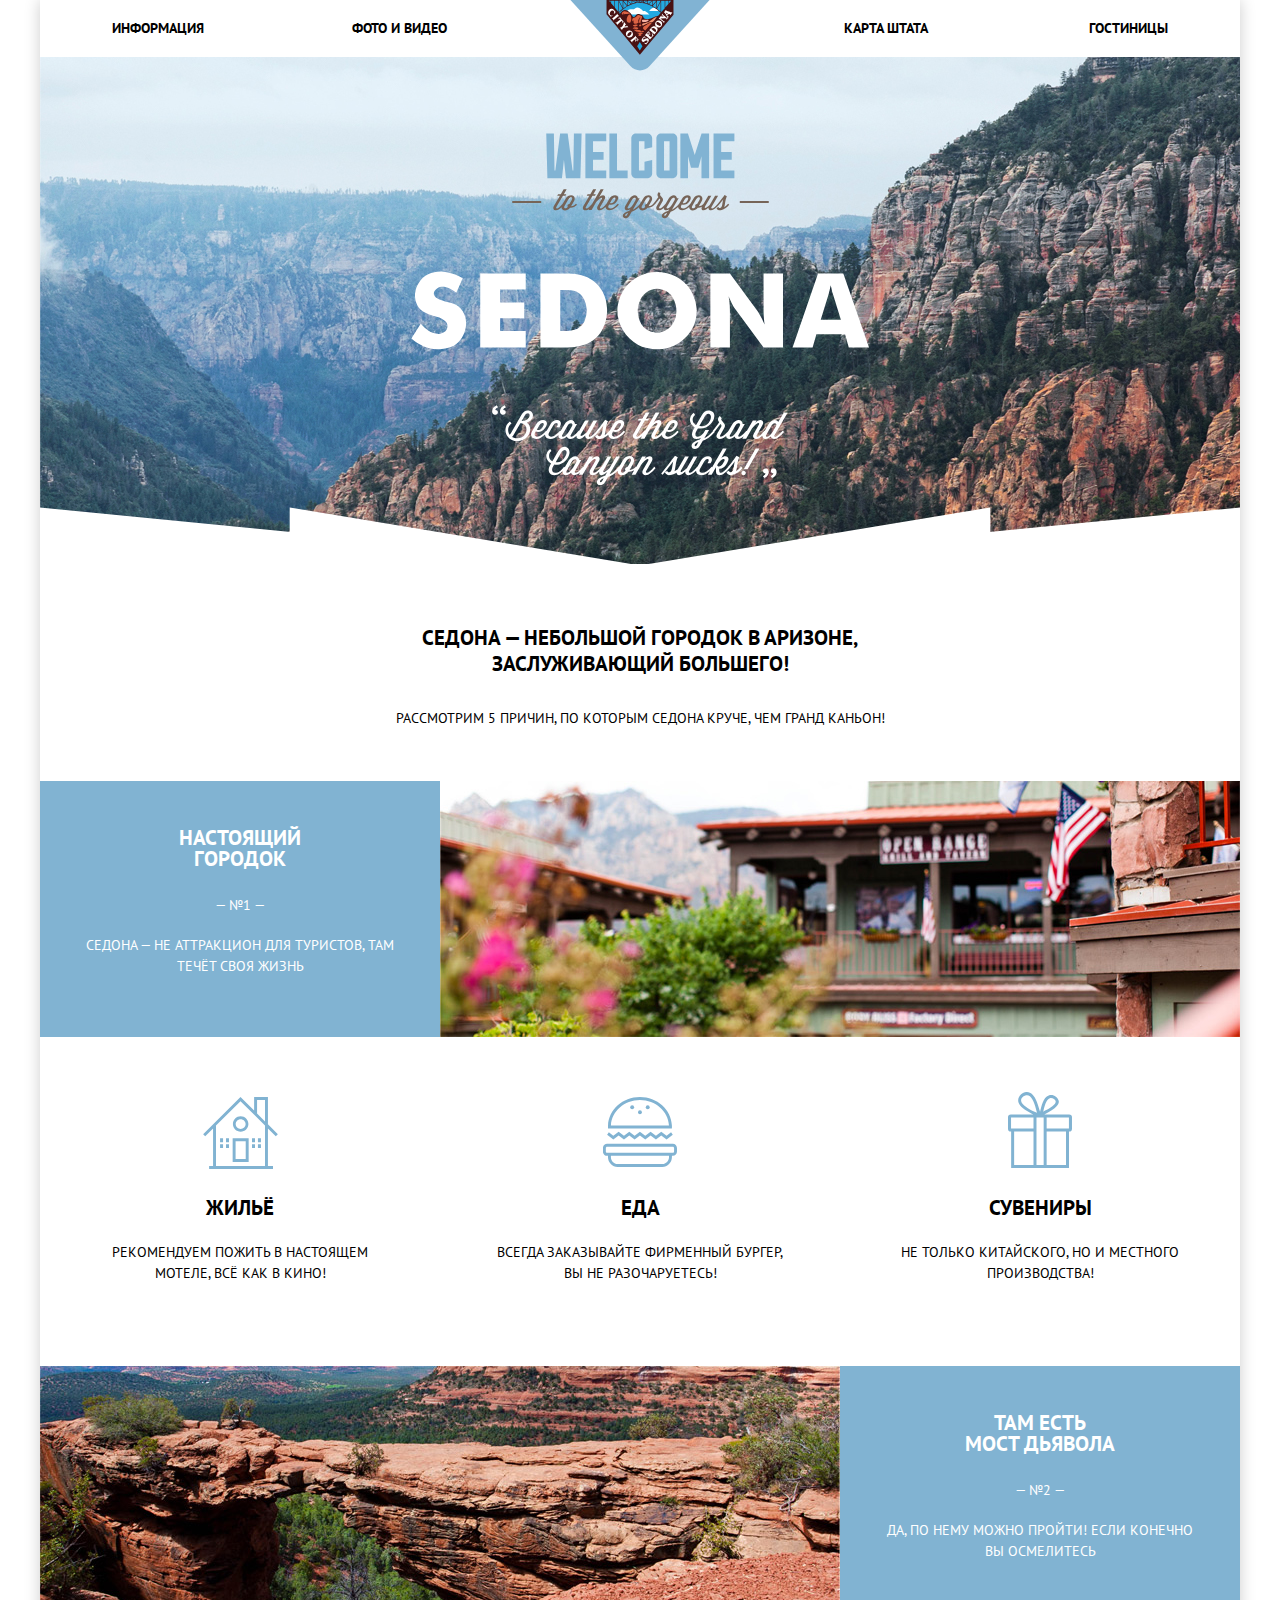
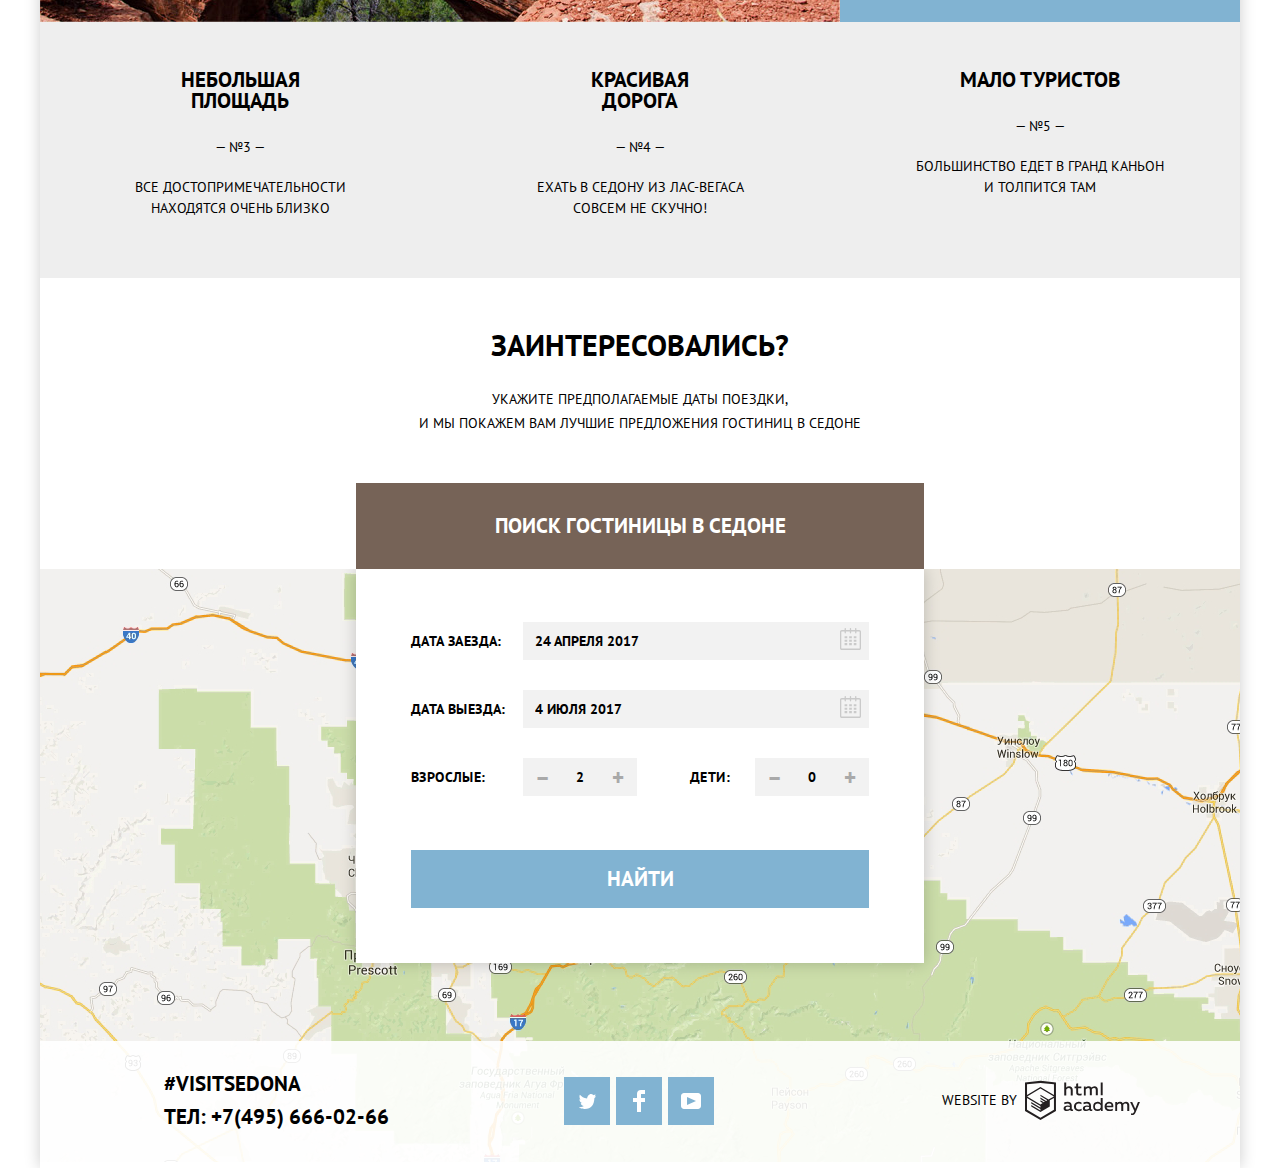
==== commit 161479e3: "доделываем интерактивную карту и анимацию" ====
--- a/index.html
+++ b/index.html
@@ -9,6 +9,7 @@
 </head>
 
 <body>
+
   <header>
     <nav class="header-navigation">
       <a href="#" class="logo-sedona"><img src="img/logo-sedona.svg" width="140" height="72" alt="WELCOME to the gordeoud - SEDONA"></a>
@@ -22,17 +23,18 @@
   </header>
 
   <main>
+
     <h1 class="visually-hidden">Добро пожаловать в Седону</h1>
-     <div class="background-logo">
-        <img src="img/intro-welcome.svg" width="459" height="353" alt="Welcome to the gordeous SEDONA">
+    <div class="background-logo">
+      <img src="img/intro-welcome.svg" width="459" height="353" alt="Welcome to the gordeous SEDONA">
     </div>
+
     <section>
       <div class="presentation">
         <h2 class="visually-hidden">Причины посетить Седону</h2>
         <p class="title-presentation">Седона — небольшой городок в Аризоне, заслуживающий большего!</p>
-        <p>Рассмотрим 5 причин, по которым Седона круче, чем гранд каньон!</p>
+        <p class="subitle-presentation">Рассмотрим 5 причин, по которым Седона круче, чем гранд каньон!</p>
       </div>
-      
       <ul class="reasons-list">
         <li>
           <div class="container-reason-1">
@@ -59,6 +61,7 @@
               <p>Не только китайского, но и местного производства!</p>
             </li>
           </ul>
+        </li>
         <li>
           <div class="container-reason-2">
             <div class="big-reason-2">
@@ -89,7 +92,7 @@
       </ul>
     </section>
 
-    <section>
+    <section class="container-form-preview">
       <h2 class="visually-hidden">Форма поиска гостиницы</h2>
       <P class="search-form-subtitle-1">Заинтересовались?</P>
       <p class="search-form-subtitle-2">Укажите предполагаемые даты поездки, 
@@ -98,50 +101,50 @@
     </section>
 
     <section class="container-search-form">
-      <form class="search-form" action="https://echo.htmlacademy.ru" method="get">
-
+      <form class="search-form search-form-show" action="https://echo.htmlacademy.ru" method="get">
         <div class="date-form-element arrival-date">
           <label for="arrival-date">Дата заезда:</label>
-          <input class="input-date" type="text" name="arrival-date" id="arrival-date" value="24 апреля 2017">
-          <button class="button-calendar" type="button"><svg class="icon-calendar" xmlns="http://www.w3.org/2000/svg" width="21" height="22" viewBox="0 0 21 22">
-            <path d="M19.251 2.025h-2.845V.648c0-.381-.294-.689-.656-.689-.363 0-.656.308-.656.689v1.377h-3.938V.648c0-.381-.294-.689-.655-.689-.363 0-.657.308-.657.689v1.377H5.906V.648c0-.381-.294-.689-.656-.689-.363 0-.657.308-.657.689v1.377H1.75C.784 2.025 0 2.847 0 3.862v16.302C0 21.179.784 22 1.75 22h17.501c.966 0 1.749-.821 1.749-1.836V3.862c0-1.015-.783-1.837-1.749-1.837zm.437 18.139a.448.448 0 0 1-.437.459H1.75a.45.45 0 0 1-.438-.459V3.862a.45.45 0 0 1 .438-.459h2.844v1.378c0 .381.294.689.657.689.362 0 .656-.308.656-.689V3.403h3.938v1.378c0 .381.294.689.657.689.361 0 .655-.308.655-.689V3.403h3.938v1.378c0 .381.293.689.656.689.362 0 .656-.308.656-.689V3.403h2.845c.241 0 .437.206.437.459v16.302z"/>
-            <path d="M4.594 8.225h2.625v2.066H4.594zM4.594 11.668h2.625v2.067H4.594zM4.594 15.112h2.625v2.066H4.594zM9.188 15.112h2.625v2.066H9.188zM9.188 11.668h2.625v2.067H9.188zM9.188 8.225h2.625v2.066H9.188zM13.781 15.112h2.625v2.066h-2.625zM13.781 11.668h2.625v2.067h-2.625zM13.781 8.225h2.625v2.066h-2.625z"/>
-            </svg></button> 
-        </div>
-
-        <div class="date-form-element">
-          <label for="departure-date">Дата выезда:</label>
-          <input class="input-date" type="text" name="departure-date" id="departure-date" value="4 июля 2017">
-          <button class="button-calendar" type="button"><svg class="icon-calendar" xmlns="http://www.w3.org/2000/svg" width="21" height="22" viewBox="0 0 21 22">
+          <input class="input-date required" type="text" name="arrival-date" id="arrival-date" value="24 апреля 2017">
+          <button class="button-calendar" type="button">
+            <svg class="icon-calendar" xmlns="http://www.w3.org/2000/svg" width="21" height="22" viewBox="0 0 21 22">
             <path d="M19.251 2.025h-2.845V.648c0-.381-.294-.689-.656-.689-.363 0-.656.308-.656.689v1.377h-3.938V.648c0-.381-.294-.689-.655-.689-.363 0-.657.308-.657.689v1.377H5.906V.648c0-.381-.294-.689-.656-.689-.363 0-.657.308-.657.689v1.377H1.75C.784 2.025 0 2.847 0 3.862v16.302C0 21.179.784 22 1.75 22h17.501c.966 0 1.749-.821 1.749-1.836V3.862c0-1.015-.783-1.837-1.749-1.837zm.437 18.139a.448.448 0 0 1-.437.459H1.75a.45.45 0 0 1-.438-.459V3.862a.45.45 0 0 1 .438-.459h2.844v1.378c0 .381.294.689.657.689.362 0 .656-.308.656-.689V3.403h3.938v1.378c0 .381.294.689.657.689.361 0 .655-.308.655-.689V3.403h3.938v1.378c0 .381.293.689.656.689.362 0 .656-.308.656-.689V3.403h2.845c.241 0 .437.206.437.459v16.302z"/>
             <path d="M4.594 8.225h2.625v2.066H4.594zM4.594 11.668h2.625v2.067H4.594zM4.594 15.112h2.625v2.066H4.594zM9.188 15.112h2.625v2.066H9.188zM9.188 11.668h2.625v2.067H9.188zM9.188 8.225h2.625v2.066H9.188zM13.781 15.112h2.625v2.066h-2.625zM13.781 11.668h2.625v2.067h-2.625zM13.781 8.225h2.625v2.066h-2.625z"/>
             </svg>
           </button> 
         </div>
-
+        <div class="date-form-element">
+          <label for="departure-date">Дата выезда:</label>
+          <input class="input-date required" type="text" name="departure-date" id="departure-date" value="4 июля 2017">
+          <button class="button-calendar" type="button">
+            <svg class="icon-calendar" xmlns="http://www.w3.org/2000/svg" width="21" height="22" viewBox="0 0 21 22">
+            <path d="M19.251 2.025h-2.845V.648c0-.381-.294-.689-.656-.689-.363 0-.656.308-.656.689v1.377h-3.938V.648c0-.381-.294-.689-.655-.689-.363 0-.657.308-.657.689v1.377H5.906V.648c0-.381-.294-.689-.656-.689-.363 0-.657.308-.657.689v1.377H1.75C.784 2.025 0 2.847 0 3.862v16.302C0 21.179.784 22 1.75 22h17.501c.966 0 1.749-.821 1.749-1.836V3.862c0-1.015-.783-1.837-1.749-1.837zm.437 18.139a.448.448 0 0 1-.437.459H1.75a.45.45 0 0 1-.438-.459V3.862a.45.45 0 0 1 .438-.459h2.844v1.378c0 .381.294.689.657.689.362 0 .656-.308.656-.689V3.403h3.938v1.378c0 .381.294.689.657.689.361 0 .655-.308.655-.689V3.403h3.938v1.378c0 .381.293.689.656.689.362 0 .656-.308.656-.689V3.403h2.845c.241 0 .437.206.437.459v16.302z"/>
+            <path d="M4.594 8.225h2.625v2.066H4.594zM4.594 11.668h2.625v2.067H4.594zM4.594 15.112h2.625v2.066H4.594zM9.188 15.112h2.625v2.066H9.188zM9.188 11.668h2.625v2.067H9.188zM9.188 8.225h2.625v2.066H9.188zM13.781 15.112h2.625v2.066h-2.625zM13.781 11.668h2.625v2.067h-2.625zM13.781 8.225h2.625v2.066h-2.625z"/>
+            </svg>
+          </button> 
+        </div>
         <div class="block-number-form-element">
           <div class="number-form-element">
             <label class="adults" for="adults">Взрослые:</label>
             <button class="button-minus-plus" type="button">–</button>
-            <input class="input-number" type="text" name="number_of_adults" id="adults" value="2">
+            <input class="input-number required" type="text" name="number_of_adults" id="adults" value="2">
             <button class="button-minus-plus" type="button">+</button>
           </div>
-  
           <div class="number-form-element">
             <label class="children" for="children">Дети:</label>
             <button class="button-minus-plus" type="button">–</button>
-            <input class="input-number" type="text" name="number_of_children" id="children" value="0">
+            <input class="input-number required" type="text" name="number_of_children" id="children" value="0">
             <button class="button-minus-plus" type="button">+</button>
           </div>
         </div>
-
         <button class="button-search-result" type="submit">Найти</button>
-
       </form>
     </section>
 
     <div class="map-sedona">
-      <img src="img/map.png" width="1200" height="593" alt="Карта">
+      <iframe src="https://www.google.com/maps/embed?pb=!1m18!1m12!1m3!1d487318.26430443913!2d-111.83326921806069!3d35.11478270690027!2m3!1f0!2f0!3f0!3m2!1i1024!2i768!4f13.1!3m3!1m2!1s0x872da132f942b00d%3A0x5548c523fa6c8efd!2z0KHQtdC00L7QvdCwLCDQkNGA0LjQt9C-0L3QsCA4NjMzNiwg0KHQqNCQ!5e0!3m2!1sru!2sru!4v1582539078207!5m2!1sru!2sru" 
+      width="1200" height="593" frameborder="0" style="border:0;" allowfullscreen="">
+    </iframe>
+    <img src="img/map.png" width="1200" height="593" alt="Карта">
     </div>
 
   </main>
@@ -150,35 +153,42 @@
     <div class="flex-footer-absolute">
       <p class="footer-contacts">
         #VISITSEDONA
-        <a href="tel:+74956660266"><br>ТЕЛ: +7(495)  666-02-66</a>
+        <a href="tel:+74956660266"><br>ТЕЛ: +7(495) 666-02-66</a>
       </p>
       <ul class="footer-social">
         <li class="social-list">
-          <a href="https://twitter.com/">twitter <svg class="icon-twitter" xmlns="http://www.w3.org/2000/svg" xmlns:xlink="http://www.w3.org/1999/xlink" width="17" height="15" viewBox="0 0 17 15">
+          <a href="https://twitter.com/">twitter
+            <svg class="icon-twitter" xmlns="http://www.w3.org/2000/svg" xmlns:xlink="http://www.w3.org/1999/xlink" width="17" height="15" viewBox="0 0 17 15">
             <path d="M10.95.144c1.685-.496 2.984.27 3.577 1.179.673-.231 1.331-.481 2.011-.708a2.345 2.345 0 0 1-.857 1.768c.685.17 1.304-.491 1.304-.491-.169 1-1.006 1.788-1.563 2.024-.231 6.75-3.175 11.217-10.077 11.082h-.446c-.41 0-4.164-.46-4.898-1.887 2.271.196 3.893-.422 4.693-1.177-.96-.3-2.679-.477-2.979-2.95.349.106.564.228 1.19.119C1.705 8.247.374 7.53.448 5.33c.285.328 1.067.536 1.34.472C1.085 5.561-.182 2.442.894.85c1.818 1.854 3.735 3.606 7.152 3.773C8.254 2.33 9.183.793 10.95.144z"/>
-            </svg></a>
+            </svg>
+          </a>
         </li>
         <li class="social-list">
-          <a href="https://www.facebook.com/">facebook <svg class="icon-fb" xmlns="http://www.w3.org/2000/svg" width="12" height="22" viewBox="0 0 12 22">
-            <path d="M12 4V0H8a4 4 0 0 0-4 4v4H0v4h4v10h4V12h4V8H8V4h4z"/></svg></a>
+          <a href="https://www.facebook.com/">facebook
+            <svg class="icon-fb" xmlns="http://www.w3.org/2000/svg" width="12" height="22" viewBox="0 0 12 22">
+            <path d="M12 4V0H8a4 4 0 0 0-4 4v4H0v4h4v10h4V12h4V8H8V4h4z"/>
+            </svg>
+          </a>
         </li>
         <li class="social-list">
-          <a href="https://www.youtube.com/">youtube <svg class="icon-youtube" xmlns="http://www.w3.org/2000/svg" xmlns:xlink="http://www.w3.org/1999/xlink" width="20" height="16" viewBox="0 0 20 16">
+          <a href="https://www.youtube.com/">youtube
+            <svg class="icon-youtube" xmlns="http://www.w3.org/2000/svg" xmlns:xlink="http://www.w3.org/1999/xlink" width="20" height="16" viewBox="0 0 20 16">
             <path d="M17 0H3C1.35 0 0 1.35 0 3v10c0 1.65 1.35 3 3 3h14c1.65 0 3-1.35 3-3V3c0-1.65-1.35-3-3-3zM6.027 11.998V4.002L15.014 8l-8.987 3.998z"/>
-            </svg></a>
+            </svg>
+          </a>
         </li>
       </ul>
-      <p class="footer-website">
-        Website by
+      <p class="footer-website">Website by
         <a href="https://htmlacademy.ru/">
           <svg class="logo-html-academy" data-name="Layer 1" xmlns="http://www.w3.org/2000/svg" viewBox="0 0 108.08 36.85">
             <title>logo-htmlacademy</title>
-            <path d="M44.61,26.88a2,2,0,0,0,.55-0.1v1.33a3.25,3.25,0,0,1-1.18.21,1.67,1.67,0,0,1-1.67-1,4.84,4.84,0,0,1-3.14,1.08c-1.51,0-2.91-.83-2.91-2.55,0-2.13,2-2.79,3.71-2.79a11.08,11.08,0,0,1,2.17.25v-0.3c0-1-.76-1.77-2.19-1.77a7.42,7.42,0,0,0-3,.64v-1.7a10.21,10.21,0,0,1,3.19-.55c2.36,0,3.81,1.12,3.81,3.65v3a0.54,0.54,0,0,0,.49.59h0.17Zm-6.44-1.13A1.35,1.35,0,0,0,39.63,27h0.11a3.39,3.39,0,0,0,2.41-1V24.58a9.72,9.72,0,0,0-1.81-.21c-1,0-2.16.33-2.16,1.38h0Zm12.36-6.11a5,5,0,0,1,2.57.64V22a4.08,4.08,0,0,0-2.3-.7,2.75,2.75,0,1,0,0,5.49,5,5,0,0,0,2.43-.64v1.71a6.27,6.27,0,0,1-2.76.57A4.21,4.21,0,0,1,46,24.51q0-.21,0-0.41a4.32,4.32,0,0,1,4.18-4.46h0.38Zm12.17,7.24a2,2,0,0,0,.55-0.1v1.33a3.25,3.25,0,0,1-1.18.21,1.67,1.67,0,0,1-1.67-1,4.84,4.84,0,0,1-3.14,1.08c-1.51,0-2.91-.83-2.91-2.55,0-2.13,2-2.79,3.71-2.79a11.08,11.08,0,0,1,2.17.25v-0.3c0-1-.76-1.77-2.19-1.77a7.42,7.42,0,0,0-3,.64v-1.7a10.21,10.21,0,0,1,3.19-.55c2.36,0,3.81,1.12,3.81,3.65v3a0.54,0.54,0,0,0,.49.59h0.17Zm-6.44-1.13A1.35,1.35,0,0,0,57.73,27h0.11a3.39,3.39,0,0,0,2.41-1V24.58a9.72,9.72,0,0,0-1.81-.21c-1.06,0-2.16.33-2.16,1.38h0ZM73,16V28.2H71.35V26.88a3.88,3.88,0,0,1-3.19,1.54,4.4,4.4,0,0,1,0-8.78,3.81,3.81,0,0,1,3,1.3V16H73Zm-4.53,5.22a2.76,2.76,0,1,0,0,5.52A2.86,2.86,0,0,0,71.15,25V23A2.91,2.91,0,0,0,68.49,21.27ZM79,19.64c3.31,0,4.46,2.68,3.92,5.09H76.7c0.21,1.5,1.67,2.11,3.19,2.11a6.11,6.11,0,0,0,2.64-.59v1.6a7.14,7.14,0,0,1-3,.57C77,28.42,74.78,27,74.78,24a4.18,4.18,0,0,1,4-4.39H79Zm0.09,1.54a2.28,2.28,0,0,0-2.44,2.1v0.06H81.3A2,2,0,0,0,79.13,21.18Zm5.73,7V19.87h1.65v1a3.81,3.81,0,0,1,2.78-1.27A2.86,2.86,0,0,1,91.89,21a4.12,4.12,0,0,1,2.91-1.33A3.06,3.06,0,0,1,98,23V28.2h-1.9V23.05a1.59,1.59,0,0,0-1.42-1.75H94.42a2.8,2.8,0,0,0-2.07,1.12V28.2h-1.9V23.05A1.59,1.59,0,0,0,89,21.31H88.8a3,3,0,0,0-2.21,1.29v5.63H84.86Zm21.31-8.33h1.9l-3.91,9.46c-0.9,2.17-2.09,2.86-3.35,2.86a4.76,4.76,0,0,1-1.1-.14V30.46a2.86,2.86,0,0,0,.85.12c0.9,0,1.58-.64,2.07-1.9l0.17-.42-4-8.4h2l2.86,6.29ZM38.73,1.46V6.22a3.81,3.81,0,0,1,2.7-1.14,3.25,3.25,0,0,1,3.44,3.4v5.15H43V8.72a1.81,1.81,0,0,0-1.61-2h-0.3a2.93,2.93,0,0,0-2.32,1.39v5.52h-1.9V1.46h1.9ZM49.94,2.31v3h3V6.91h-3v3.81c0,1.1.5,1.46,1.58,1.46a4.49,4.49,0,0,0,1.69-.33v1.6A6.8,6.8,0,0,1,51,13.8a2.55,2.55,0,0,1-2.86-2.74V6.89H46.58V5.26h1.5V2.74Zm5.4,11.31V5.28H57v1A3.81,3.81,0,0,1,59.77,5a2.86,2.86,0,0,1,2.6,1.33A4.12,4.12,0,0,1,65.28,5,3.06,3.06,0,0,1,68.44,8.4v5.21h-1.9V8.46a1.59,1.59,0,0,0-1.42-1.75H64.89a2.8,2.8,0,0,0-2.07,1.12v5.78h-1.9V8.46A1.59,1.59,0,0,0,59.5,6.71H59.27A3,3,0,0,0,57.06,8v5.63H55.34ZM71.17,1.45H73V13.6H71.17V1.45ZM14.71,0H14.55L0,1.54V28.21l14.55,8.66,14.55-8.66V1.54Zm12.5,27.1L14.55,34.64,1.9,27.12V16.18l12.59,7.5V25L5.86,19.9v1.31l8.68,5.21v1.39L5.87,22.65V24l8.68,5.21,8.75-5.24V18.31L27.2,16V27.12Zm0-12.53-3.48,2-1.6,1L14.51,13v1.31L21,18.23H21l-0.14.09-1,.54-5.37-3.2V17l4.24,2.52-1,.67-3.2-1.9v1.31l2.1,1.24L14.5,22.1,2,14.65,14.51,7.11Zm0-1.32L14.49,5.76,1.91,13.25v-10L14.56,1.92,27.21,3.25v10h0Z" 
-                transform="translate(0 -0.02)" />
+            <path d="M44.61,26.88a2,2,0,0,0,.55-0.1v1.33a3.25,3.25,0,0,1-1.18.21,1.67,1.67,0,0,1-1.67-1,4.84,4.84,0,0,1-3.14,1.08c-1.51,0-2.91-.83-2.91-2.55,0-2.13,2-2.79,3.71-2.79a11.08,11.08,0,0,1,2.17.25v-0.3c0-1-.76-1.77-2.19-1.77a7.42,7.42,0,0,0-3,.64v-1.7a10.21,10.21,0,0,1,3.19-.55c2.36,0,3.81,1.12,3.81,3.65v3a0.54,0.54,0,0,0,.49.59h0.17Zm-6.44-1.13A1.35,1.35,0,0,0,39.63,27h0.11a3.39,3.39,0,0,0,2.41-1V24.58a9.72,9.72,0,0,0-1.81-.21c-1,0-2.16.33-2.16,1.38h0Zm12.36-6.11a5,5,0,0,1,2.57.64V22a4.08,4.08,0,0,0-2.3-.7,2.75,2.75,0,1,0,0,5.49,5,5,0,0,0,2.43-.64v1.71a6.27,6.27,0,0,1-2.76.57A4.21,4.21,0,0,1,46,24.51q0-.21,0-0.41a4.32,4.32,0,0,1,4.18-4.46h0.38Zm12.17,7.24a2,2,0,0,0,.55-0.1v1.33a3.25,3.25,0,0,1-1.18.21,1.67,1.67,0,0,1-1.67-1,4.84,4.84,0,0,1-3.14,1.08c-1.51,0-2.91-.83-2.91-2.55,0-2.13,2-2.79,3.71-2.79a11.08,11.08,0,0,1,2.17.25v-0.3c0-1-.76-1.77-2.19-1.77a7.42,7.42,0,0,0-3,.64v-1.7a10.21,10.21,0,0,1,3.19-.55c2.36,0,3.81,1.12,3.81,3.65v3a0.54,0.54,0,0,0,.49.59h0.17Zm-6.44-1.13A1.35,1.35,0,0,0,57.73,27h0.11a3.39,3.39,0,0,0,2.41-1V24.58a9.72,9.72,0,0,0-1.81-.21c-1.06,0-2.16.33-2.16,1.38h0ZM73,16V28.2H71.35V26.88a3.88,3.88,0,0,1-3.19,1.54,4.4,4.4,0,0,1,0-8.78,3.81,3.81,0,0,1,3,1.3V16H73Zm-4.53,5.22a2.76,2.76,0,1,0,0,5.52A2.86,2.86,0,0,0,71.15,25V23A2.91,2.91,0,0,0,68.49,21.27ZM79,19.64c3.31,0,4.46,2.68,3.92,5.09H76.7c0.21,1.5,1.67,2.11,3.19,2.11a6.11,6.11,0,0,0,2.64-.59v1.6a7.14,7.14,0,0,1-3,.57C77,28.42,74.78,27,74.78,24a4.18,4.18,0,0,1,4-4.39H79Zm0.09,1.54a2.28,2.28,0,0,0-2.44,2.1v0.06H81.3A2,2,0,0,0,79.13,21.18Zm5.73,7V19.87h1.65v1a3.81,3.81,0,0,1,2.78-1.27A2.86,2.86,0,0,1,91.89,21a4.12,4.12,0,0,1,2.91-1.33A3.06,3.06,0,0,1,98,23V28.2h-1.9V23.05a1.59,1.59,0,0,0-1.42-1.75H94.42a2.8,2.8,0,0,0-2.07,1.12V28.2h-1.9V23.05A1.59,1.59,0,0,0,89,21.31H88.8a3,3,0,0,0-2.21,1.29v5.63H84.86Zm21.31-8.33h1.9l-3.91,9.46c-0.9,2.17-2.09,2.86-3.35,2.86a4.76,4.76,0,0,1-1.1-.14V30.46a2.86,2.86,0,0,0,.85.12c0.9,0,1.58-.64,2.07-1.9l0.17-.42-4-8.4h2l2.86,6.29ZM38.73,1.46V6.22a3.81,3.81,0,0,1,2.7-1.14,3.25,3.25,0,0,1,3.44,3.4v5.15H43V8.72a1.81,1.81,0,0,0-1.61-2h-0.3a2.93,2.93,0,0,0-2.32,1.39v5.52h-1.9V1.46h1.9ZM49.94,2.31v3h3V6.91h-3v3.81c0,1.1.5,1.46,1.58,1.46a4.49,4.49,0,0,0,1.69-.33v1.6A6.8,6.8,0,0,1,51,13.8a2.55,2.55,0,0,1-2.86-2.74V6.89H46.58V5.26h1.5V2.74Zm5.4,11.31V5.28H57v1A3.81,3.81,0,0,1,59.77,5a2.86,2.86,0,0,1,2.6,1.33A4.12,4.12,0,0,1,65.28,5,3.06,3.06,0,0,1,68.44,8.4v5.21h-1.9V8.46a1.59,1.59,0,0,0-1.42-1.75H64.89a2.8,2.8,0,0,0-2.07,1.12v5.78h-1.9V8.46A1.59,1.59,0,0,0,59.5,6.71H59.27A3,3,0,0,0,57.06,8v5.63H55.34ZM71.17,1.45H73V13.6H71.17V1.45ZM14.71,0H14.55L0,1.54V28.21l14.55,8.66,14.55-8.66V1.54Zm12.5,27.1L14.55,34.64,1.9,27.12V16.18l12.59,7.5V25L5.86,19.9v1.31l8.68,5.21v1.39L5.87,22.65V24l8.68,5.21,8.75-5.24V18.31L27.2,16V27.12Zm0-12.53-3.48,2-1.6,1L14.51,13v1.31L21,18.23H21l-0.14.09-1,.54-5.37-3.2V17l4.24,2.52-1,.67-3.2-1.9v1.31l2.1,1.24L14.5,22.1,2,14.65,14.51,7.11Zm0-1.32L14.49,5.76,1.91,13.25v-10L14.56,1.92,27.21,3.25v10h0Z" transform="translate(0 -0.02)"/>
           </svg>
         </a>
       </p>
     </div>
   </footer>
+
+  <script src="js/form.js"></script>
 </body>
 </html>--- a/css/style.css
+++ b/css/style.css
@@ -2,7 +2,7 @@
     padding: 0;
     margin: 0 auto;
     width: 1200px;
-    font-family: 'PT Sans', 'Arial Narrow', sans-serif;
+    font-family: "PT Sans", "Arial Narrow", sans-serif;
     font-size: 14px;
     line-height: 21px;
     font-weight: normal;
@@ -23,18 +23,18 @@
     text-decoration: none;
 }
 
-/*НАВИГАЦИЯ*/
+
+/***************************** НАВИГАЦИЯ *****************************/
+
 
 .header-navigation {
     position: relative;
 }
 .logo-sedona {
     position: absolute;
-    /* transform: translateX(-50%); */
-    margin-left: -70px;
+    transform: translateX(-50%);
     top: -1px;
 }
-
 .header-navigation ul {
     display: flex;
     flex-wrap: wrap;
@@ -45,7 +45,6 @@
     padding-right: 72px;
     padding-top: 5px;
     padding-bottom: 16px;
-
 }
 .main-navigation li{
     width: 240px;
@@ -54,15 +53,15 @@
     line-height: 26px;
     font-weight: bold;
 }
-.main-navigation li:first-child,
-.main-navigation li:nth-child(2) {
+.main-navigation li:nth-child(4n+1),
+.main-navigation li:nth-child(4n+2) {
     text-align: left;
 }
-.main-navigation li:nth-child(3) {
+.main-navigation li:nth-child(4n+3) {
     text-align: right;
     margin-left: auto;
 }
-.main-navigation li:nth-child(4) {
+.main-navigation li:nth-child(4n+4) {
     text-align: right;
 }
 .main-navigation a {
@@ -81,7 +80,10 @@
     color: #766357;
 }
 
-/*ШАПКА С ФОНОМ НА ГЛАВНОЙ*/
+
+/***************************** ШАПКА С ФОНОМ НА ГЛАВНОЙ *****************************/
+
+
 .background-logo {
     background: #2c4646 url(../img/background_photo.jpg) no-repeat;
     background-position-y: -56px;
@@ -98,7 +100,10 @@
     margin-bottom: 14px;
 }
 
-/*СПИСОК ПРИЧИН ПОСЕТИТЬ СЕДОНУ*/
+
+/***************************** СПИСОК ПРИЧИН ПОСЕТИТЬ СЕДОНУ *****************************/
+
+
 .presentation {
     margin: 0;
     padding-left: 300px;
@@ -116,14 +121,17 @@
     font-size: 14px;
     line-height: 26px;
 }
-.presentation p:last-child {
+.subitle-presentation {
     margin-bottom: 0;
-    padding-bottom: 36px;
+    padding-bottom: 50px;
 }
 .reasons-list {
+    position: relative;
+    z-index: 3;
     display: flex;
     flex-wrap: wrap;
     list-style: none;
+    margin: 0;
     padding-left: 0;
 }
 .type-of-reason {
@@ -142,7 +150,7 @@
 .title-of-reason {
     font-size: 21px;
     line-height: 21px;
-    padding: 25px 125px 0 125px;
+    padding: 25px 92px 0 92px;
 }
 .big-reason-1 p,
 .big-reason-2 p {
@@ -165,7 +173,6 @@
     display: flex;
     padding-left: 0;
 }
-
 .reason-1-house {
     box-sizing: border-box;
     background: url("../img/icon-1.svg") no-repeat;
@@ -206,7 +213,6 @@
 .small-reason-2,
 .small-reason-3 {
     width: calc(100% / 3);
-    
 }
 .small-reason-1,
 .small-reason-2,
@@ -236,24 +242,34 @@
 }
 
 
-/*ФОРМА ПОИСКА ОТЕЛЕЙ*/
-
+/***************************** ФОРМА ПОИСКА ОТЕЛЕЙ *****************************/
+.container-form-preview {
+    position: relative;
+    z-index: 10;
+    background-color: #ffffff;
+}
 .search-form-subtitle-1 {
     font-size: 30px;
     line-height: 36px;
     font-weight: bold;
     text-align: center;
+    margin-top: 0;
     margin-bottom: 22px;
-    padding-top: 20px;
+    padding-top: 49px;
+    padding-left: 70px;
+    padding-right: 70px;
 }
 .search-form-subtitle-2 {
     line-height: 24px;
     text-align: center;
     padding-bottom: 34px;
-    padding-left: 2px;
     padding-top: 2px;
+    padding-left: 70px;
+    padding-right: 70px;
 }
 .button-close-form {
+    position: relative;
+    /* display: inline-block; */
     background-color: #766357;
     color: #ffffff;
     font-size: 21px;
@@ -264,6 +280,8 @@
     width: 568px;
     padding:30px 50px;
     outline: none;
+    cursor: pointer;
+    z-index: 10;
 }
 .button-close-form:hover,
 .button-close-form:focus {
@@ -281,6 +299,7 @@
 }
 .search-form {
     position: absolute;
+    z-index: 1;
     box-sizing: border-box;
     width: 568px;
     background-color: #ffffff;
@@ -288,6 +307,24 @@
     padding-top: 53px;
     text-align: left;
     box-shadow: 0 0 15px rgba(0, 0, 0, 0.2);
+    z-index: 2;
+}
+@keyframes hidden-form-animation {
+    to {transform: translateY(-500px)}
+}
+@keyframes show-form-animation {
+    from {transform: translateY(-500px)}
+    to {transform: translateY(0);}
+}
+.search-form-show {
+    animation-name: show-form-animation;
+    animation-duration: 500ms;
+    animation-fill-mode: forwards;
+}
+.search-form-hidden {
+    animation-name: hidden-form-animation;
+    animation-duration: 700ms;
+    animation-fill-mode: forwards;
 }
 .date-form-element,
 .number-form-element {
@@ -361,6 +398,7 @@
     height: 38px;
     fill: #cacaca;
     background-color: #f2f2f2;
+    cursor: pointer;
 }
 .button-calendar:hover,
 .button-calendar:focus {
@@ -379,6 +417,7 @@
     line-height: 26px;
     color: #a9a9a9; 
     background-color: #f2f2f2;
+    cursor: pointer;
 }
 .button-minus-plus:hover,
 .button-minus-plus:focus {
@@ -400,6 +439,7 @@
     background-color: #81b3d2;
     color: #ffffff;
     outline: none;
+    cursor: pointer;
 }
 .button-search-result:hover,
 .button-search-result:focus {
@@ -411,7 +451,19 @@
     color: #94b9d2;
 }
 
-/*СТРАНИЦА ПОИСКА ОТЕЛЕЙ*/
+/***************************** КАРТА СЕДОНА *****************************/
+
+.map-sedona {
+    position: relative;
+    z-index: 1;
+}
+.map-sedona iframe {
+    position: absolute;
+}
+
+/***************************** СТРАНИЦА ПОИСКА ОТЕЛЕЙ *****************************/
+
+
 .container-hotels {
     text-align: left;
 }
@@ -419,55 +471,215 @@
     list-style: none;
 }
 
-/*ФИЛЬТР ПОИСКА ОТЕЛЕЙ*/
+
+/***************************** ФИЛЬТР ПОИСКА ОТЕЛЕЙ *****************************/
+
+
 .form-filter-of-search {
     display: flex;
     flex-wrap: wrap;
     background-color: #2b3d47;
     background-image: url(../img/filter_background.jpg);
-    color: #ffffff;
-    min-height: 217px;
+    background-position: center -55px;
+    color: #ffffff;
+    padding: 25px 72px 0 60px;
 }
 .fieldset {
     border: none;
 }
-.fieldset,
-.sort-found-hotels {
-    padding-left: 72px;
-    padding-right: 72px;
-}
+.list-search-hotels-filter {
+    padding: 0;
+    margin: 0;
+}
+.list-search-hotels-filter li {
+    padding-left: 25px;
+    padding-bottom: 25px;
+}
+.infrastructure,
+.hotel-type {
+    width: 230px;
+}
+.check {
+    position: relative;
+    padding-left: 15px;
+    cursor: pointer;
+}
+.check-input {
+    position: absolute;
+    clip: rect(0 0 0 0);
+    width: 1px;     
+    height: 1px;
+}
+.custom-box {
+    position: absolute;
+    width: 23px;
+    height: 23px;
+    left: -26px
+}
+.custom-box .closedbox {
+    fill-opacity: 1;
+  }
+.custom-box .outline,
+.custom-box .component-checkmark, 
+.custom-box .component-tornbox {
+    fill-opacity: 0;
+}
+.check-input:checked + .custom-box .closedbox {
+    fill-opacity: 0;
+}
+.check-input:checked + .custom-box .component-tornbox,
+.check-input:checked + .custom-box .component-checkmark {
+    fill-opacity: 1;
+}
+.check-input:focus + .custom-box .outline {
+    fill-opacity: 1;
+}
+/* .check-box {
+    position: absolute;
+    width: 23px;
+    height: 23px;
+    background-image: url(../img/checkbox-off.svg);
+    left: -26px
+}
+.check-input:checked + .check-box {
+    width: 27px;
+    height: 23px;
+    background-image: url(../img/checkbox-on.svg);
+}
+.check-input:disabled + .check-box,
+.check-input:checked:disabled + .check-box {
+    opacity: 0.5;
+} */
+/* .check-input:focus + .check-box {
+    outline: 2px solid #81b3d2;
+}
+.check-input:active + .check-box {
+    outline: none;
+} */
 .form-headings {
     font-size: 16px;
     line-height: 21px;
     font-weight: bold;
+    margin-bottom: 20px;
+}
+.filter-range {
+    display: flex;
+    flex-direction: column;
+    width: 318px;
+    margin-left: auto;
+}
+.filter-range-title {
+    font-size: 16px;
+    line-height: 21px;
+    font-weight: bold;
+    margin-bottom: 10px;
+}
+.price-controls {
+    position: relative;
+    font-size: 0;
+    border: 2px solid #ffffff;
+    border-radius: 2px;
+    margin-bottom: 20px;
+}
+.price-controls::after {
+    content: "";
+    position: absolute;
+    top: 50%;
+    left: 50%;
+    width: 2px;
+    height: 22px;
+    background: #ffffff;
+    transform: translate(-50%, -50%);
+}
+.price-controls label {
+    display: inline-block;
+    font-size: 14px;
+    line-height: 30px;
+    vertical-align: top;
+}
+.min-price {
+    width: 90px;
+    padding-left: 65px;
+}
+.max-price {
+    width: 90px;
+    padding-left: 55px;
+}
+.price-controls input {
+    width: 50px;
+    margin: 0;
+    color: inherit;
+    font: inherit;
+    background: none;
+    border: none;
+}
+.range-controls {
+    position: relative;
+    margin-bottom: 33px;
+}
+.range-controls .scale {
+    height: 2px;
+    background: rgba(255, 255, 255, 0.3);
+}
+.range-controls .bar {
+    width: 80%;
+    height: 2px;
+    background: #ffffff;
+}
+.range-toggle {
+    position: absolute;
+    top: -9px;
+    width: 4px;
+    height: 4px;
+    background: #ababab;
+    border: 8px solid #ffffff;
+    border-radius: 50%;
+    box-shadow: 0 2px 1px 0 rgba(0, 1, 1, 0.2);
+    cursor: pointer;
+}
+.range-toggle:hover {
+    transform: scale(1.1);
+}
+.range-toggle-min {
+    left: 0;
+}
+.range-toggle-max {
+    left: 80%;
 }
 .button-form-display {
     font-size: 14px;
-    line-height: 21px;
+    line-height: 30px;
     text-transform: uppercase;
     border: 2px solid #ffffff;
     background-color: transparent;
     color: #ffffff;
-}
-.button-form-display:hover {
+    width: 137px;
+    margin-left: 85px;
+    border-radius: 2px;
+    cursor: pointer;
+}
+.button-form-display:hover,
+.button-form-display:focus {
     background-color: #ffffff;
     color: #000000;
 }
-.price-hotels {
-    display: flex;
-    flex-direction: column;
-    width: 328px;
-    margin-left: auto;
-}
-
-/*БЛОК СОРТИРОВКИ ОТЕЛЕЙ*/
+.button-form-display:active {
+    opacity: 0.8;
+}
+
+
+/***************************** БЛОК СОРТИРОВКИ ОТЕЛЕЙ *****************************/
+
+
 .sort-found-hotels {
+    position: relative;
     display: flex;
     align-items: center;
     padding: 9px 72px;
 }
 .list-for-sort-hotels {
     display: flex;
+    flex-wrap: wrap;
     align-items: center;
     margin: 0;
 }
@@ -479,6 +691,9 @@
     color: #000000;
     letter-spacing: 0.1px;
 }
+.hotel-name {
+    padding-right: 50px;
+}
 .quantity-hotels {
     margin-right: 6px;
 }
@@ -486,6 +701,36 @@
     font-size: 12px;
     line-height: 18px;
     padding-right: 43px;
+}
+.button-dir-up,
+.button-dir-down {
+    position: absolute;
+    cursor: pointer;
+    border: none;
+    background-color: transparent;
+}
+.button-dir-up {
+    bottom: 34px;
+    right: 90px;
+}
+.button-dir-down {
+    right: 67px;
+    bottom: 35px;
+}
+.svg-up,
+.svg-down {
+    fill: #cacaca;
+}
+.svg-up:hover,
+.svg-down:hover,
+.svg-up:focus,
+.svg-down:focus {
+    fill: #231f20;
+}
+.svg-up:active,
+.svg-down:active,
+.button-dir-active .svg-down {
+    fill: #81b3d2;
 }
 .sort-price,
 .sort-type-rate {
@@ -493,7 +738,6 @@
     line-height: 18px;
     padding-right: 33px;
 }
-
 .sort-hotels li {
     width: 82px;
 }
@@ -514,7 +758,9 @@
     border-bottom: none;
 }
 
-/*БЛОК С РЕЗУЛЬТАТАМИ ПОИСКА ОТЕЛЕЙ*/
+
+/***************************** БЛОК С РЕЗУЛЬТАТАМИ ПОИСКА ОТЕЛЕЙ *****************************/
+
 
 .about-hotel img {
     position: absolute;
@@ -546,21 +792,26 @@
     align-items: center;
     margin-bottom: 8px;
 }
-.about-hotel h3,
-.about-hotel p {
+.about-hotel h3 {
     margin: 0;
+    width: 700px;
 }
 .about-hotel-price p {
+    box-sizing: border-box;
     margin: 0;
     min-width: 116px;
+    max-width: 300px;
+    padding-right: 20px;
 }
 .about-hotel-price {
     display: flex;
+    flex-wrap: wrap;
     align-items: center;
     margin-bottom: 13px;
 }
 .about-hotel-buttons {
     display: flex;
+    flex-wrap: wrap;
     align-items: center;
 }
 .about-hotel-buttons p {
@@ -625,6 +876,7 @@
     padding: 3px;
 }
 .rate-4-stars {
+    display: block;
     background-image: url(../img/star.svg);
     width: 89px;
     background-repeat: repeat-x;
@@ -646,10 +898,13 @@
     font-size: 0;
 }
 
-/*ФУТЕР*/
+
+/***************************** ФУТЕР *****************************/
+
 
 .footer-container {
     position: relative;
+    z-index: 1;
 }
 .flex-footer-absolute {
     position: absolute;
@@ -670,13 +925,13 @@
 }
 .footer-contacts {
     display: inline-block;
+    vertical-align: top;
     font-size: 21px;
     line-height: 33px;
     font-weight: bold;
     text-align: left;
     padding: 26px 10px 35px 124px;
 }
-
 .footer-contacts a {
     display: inline;
     color: #000000;
@@ -689,6 +944,7 @@
 }
 .social-list a {
     display: inline-block;
+    vertical-align: top;
     width: 46px;
     height: 48px;
     background-color: #81b3d2;
@@ -703,7 +959,6 @@
 .social-list a:active {
     background-color: #5496bd;
     color: #88b6d1;
-    
 }
 .social-list .icon-twitter:active,
 .social-list .icon-fb:active,
@@ -729,9 +984,9 @@
     padding-top: 16px;
     fill: #ffffff;
 }
-
 .footer-website {
     display: inline-block;
+    vertical-align: top;
     font-size: 14px;
     line-height: 26px;
     padding-right: 40px;
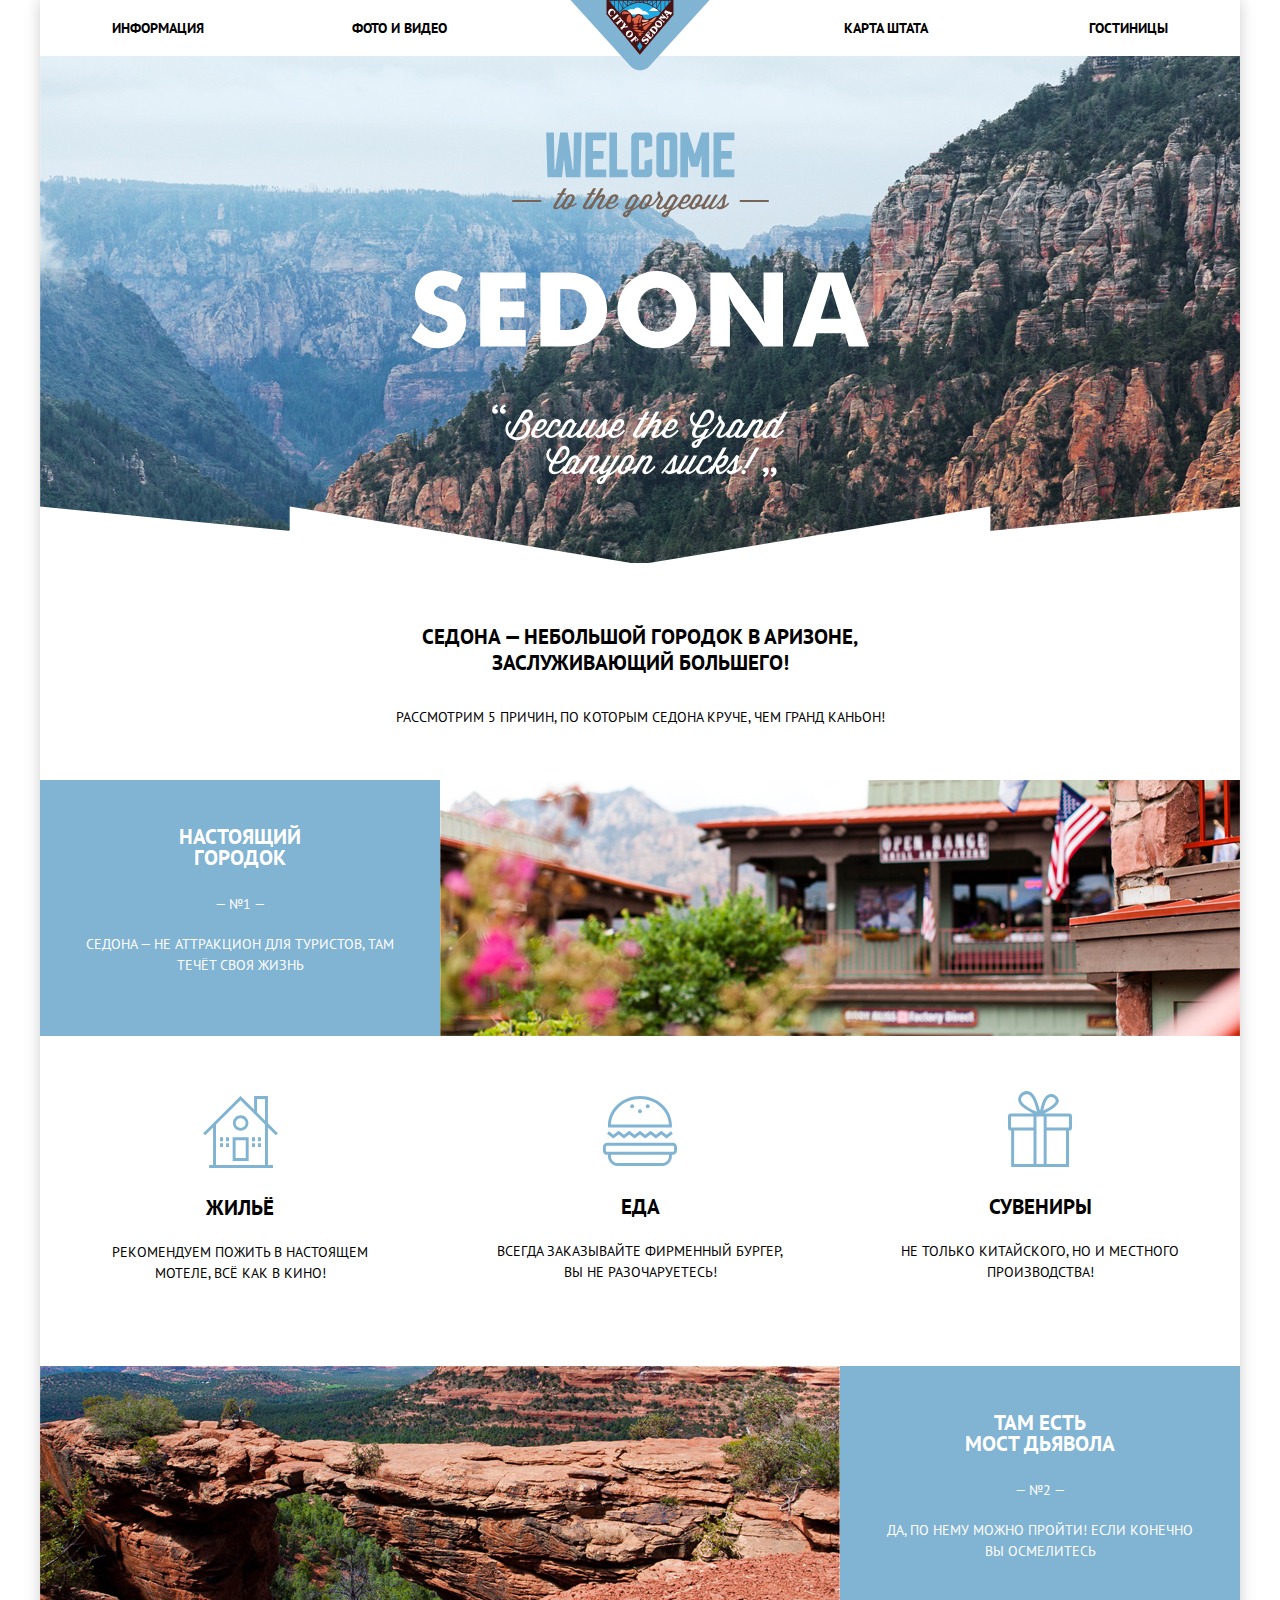
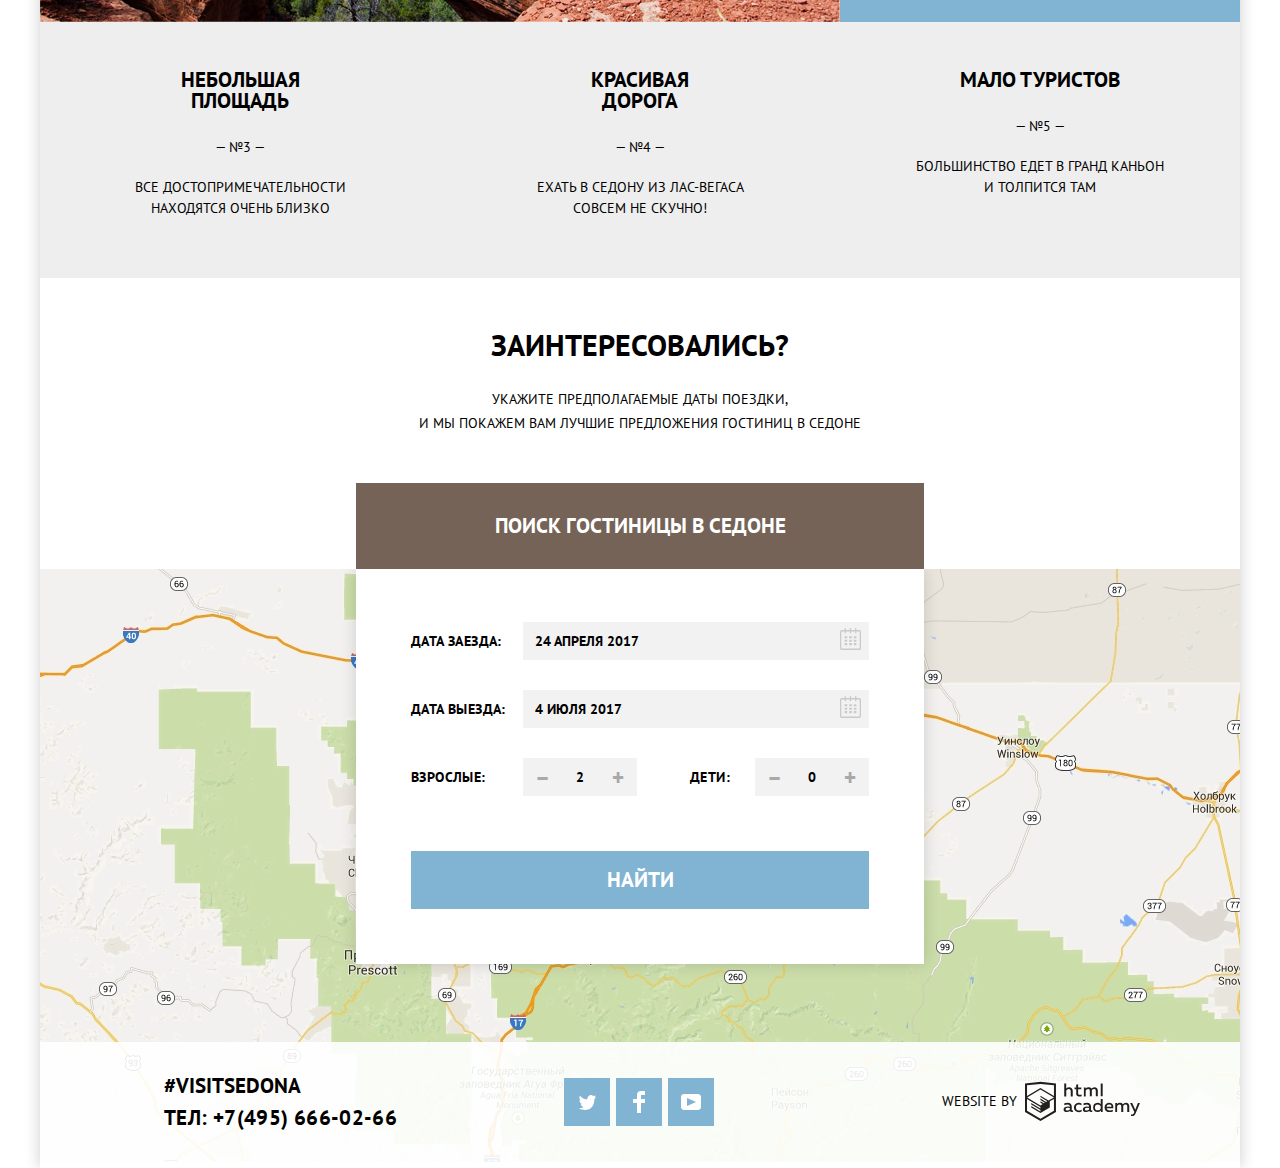
==== commit 9c574509: "подготовка к защите проекта" ====
--- a/index.html
+++ b/index.html
@@ -5,14 +5,14 @@
   <title>Добро пожаловать в Седону</title>
   <link href="https://fonts.googleapis.com/css?family=PT+Sans&display=swap" rel="stylesheet">
   <link href="css/normalize.css" rel="stylesheet">
-  <link href="css/style.css" rel="stylesheet">
+  <link href="css/style-min.css" rel="stylesheet">
 </head>
 
 <body>
 
   <header>
     <nav class="header-navigation">
-      <a href="#" class="logo-sedona"><img src="img/logo-sedona.svg" width="140" height="72" alt="WELCOME to the gordeoud - SEDONA"></a>
+      <a href="#" class="logo-sedona"><img src="img/logo-sedona.svg" width="140" height="72" alt="Логотип города Седона"></a>
       <ul  class="main-navigation">
         <li><a href="#">Информация</a></li>
         <li><a href="#">Фото и видео</a></li>
@@ -26,7 +26,7 @@
 
     <h1 class="visually-hidden">Добро пожаловать в Седону</h1>
     <div class="background-logo">
-      <img src="img/intro-welcome.svg" width="459" height="353" alt="Welcome to the gordeous SEDONA">
+      <img src="img/intro-welcome.svg" width="459" height="353" alt="Добро пожаловать в город Седона">
     </div>
 
     <section>
@@ -44,20 +44,20 @@
               <p>Седона — не аттракцион для туристов, там течёт своя жизнь</p>
             </div>
             <div>
-              <img src="img/reason1.jpg" width="800" height="256" alt="городок Седона">
+              <img src="img/reason-1.jpg" width="800" height="256" alt="Фото города Седона">
             </div>
           </div>
           <ul class="items-1-reason">
             <li class="reason-1-house">
-              <h3 class="type-of-reason">Жильё</h3>
+              <h4 class="type-of-reason">Жильё</h4>
               <p>Рекомендуем пожить в настоящем мотеле, всё как в кино!</p>
             </li>
             <li class="reason-1-eat">
-              <h3 class="type-of-reason">Еда</h3>
+              <h4 class="type-of-reason">Еда</h4>
               <p>Всегда заказывайте фирменный бургер, вы не разочаруетесь!</p>
             </li>
             <li class="reason-1-souvenir">
-              <h3 class="type-of-reason">Сувениры</h3>
+              <h4 class="type-of-reason">Сувениры</h4>
               <p>Не только китайского, но и местного производства!</p>
             </li>
           </ul>
@@ -70,13 +70,13 @@
               <p>Да, по нему можно пройти! Если конечно вы осмелитесь</p>
             </div>
             <div>
-              <img src="img/reason2.jpg" width="800" height="256" alt="мост дьявола">
+              <img src="img/reason-2.jpg" width="800" height="256" alt="фото моста дьявола">
             </div>
           </div>
         </li>
         <li class="small-reason-1">
           <h3>Небольшая площадь</h3>
-          <p >— №3 —</p>
+          <p>— №3 —</p>
           <P>Все достопримечательности находятся очень близко</P>
         </li>
         <li class="small-reason-2">
@@ -93,32 +93,34 @@
     </section>
 
     <section class="container-form-preview">
-      <h2 class="visually-hidden">Форма поиска гостиницы</h2>
-      <P class="search-form-subtitle-1">Заинтересовались?</P>
+      <h2 class="visually-hidden">Блок preview перед формой поиска гостиницы</h2>
+      <p class="search-form-subtitle-1">Заинтересовались?</p>
       <p class="search-form-subtitle-2">Укажите предполагаемые даты поездки, 
-      <br> и мы покажем вам лучшие предложения гостиниц в седоне</p>
+        <br> и мы покажем вам лучшие предложения гостиниц в седоне
+      </p>
       <button class="button-close-form" type="button">Поиск гостиницы в Седоне</button>
     </section>
 
     <section class="container-search-form">
+      <h2 class="visually-hidden">Форма поиска гостиницы</h2>
       <form class="search-form search-form-show" action="https://echo.htmlacademy.ru" method="get">
         <div class="date-form-element arrival-date">
           <label for="arrival-date">Дата заезда:</label>
-          <input class="input-date required" type="text" name="arrival-date" id="arrival-date" value="24 апреля 2017">
-          <button class="button-calendar" type="button">
+          <input class="input-date required" type="text" name="arrival-date" id="arrival-date" value="24 апреля 2017" aria-label="В данном поле введите: день (цифрами), месяц (кириллицей), год (четыре цифры)">
+          <button class="button-calendar" type="button" name="Кнопка вызова календаря для выбора даты заезда">
             <svg class="icon-calendar" xmlns="http://www.w3.org/2000/svg" width="21" height="22" viewBox="0 0 21 22">
-            <path d="M19.251 2.025h-2.845V.648c0-.381-.294-.689-.656-.689-.363 0-.656.308-.656.689v1.377h-3.938V.648c0-.381-.294-.689-.655-.689-.363 0-.657.308-.657.689v1.377H5.906V.648c0-.381-.294-.689-.656-.689-.363 0-.657.308-.657.689v1.377H1.75C.784 2.025 0 2.847 0 3.862v16.302C0 21.179.784 22 1.75 22h17.501c.966 0 1.749-.821 1.749-1.836V3.862c0-1.015-.783-1.837-1.749-1.837zm.437 18.139a.448.448 0 0 1-.437.459H1.75a.45.45 0 0 1-.438-.459V3.862a.45.45 0 0 1 .438-.459h2.844v1.378c0 .381.294.689.657.689.362 0 .656-.308.656-.689V3.403h3.938v1.378c0 .381.294.689.657.689.361 0 .655-.308.655-.689V3.403h3.938v1.378c0 .381.293.689.656.689.362 0 .656-.308.656-.689V3.403h2.845c.241 0 .437.206.437.459v16.302z"/>
-            <path d="M4.594 8.225h2.625v2.066H4.594zM4.594 11.668h2.625v2.067H4.594zM4.594 15.112h2.625v2.066H4.594zM9.188 15.112h2.625v2.066H9.188zM9.188 11.668h2.625v2.067H9.188zM9.188 8.225h2.625v2.066H9.188zM13.781 15.112h2.625v2.066h-2.625zM13.781 11.668h2.625v2.067h-2.625zM13.781 8.225h2.625v2.066h-2.625z"/>
+              <path d="M19.251 2.025h-2.845V.648c0-.381-.294-.689-.656-.689-.363 0-.656.308-.656.689v1.377h-3.938V.648c0-.381-.294-.689-.655-.689-.363 0-.657.308-.657.689v1.377H5.906V.648c0-.381-.294-.689-.656-.689-.363 0-.657.308-.657.689v1.377H1.75C.784 2.025 0 2.847 0 3.862v16.302C0 21.179.784 22 1.75 22h17.501c.966 0 1.749-.821 1.749-1.836V3.862c0-1.015-.783-1.837-1.749-1.837zm.437 18.139a.448.448 0 0 1-.437.459H1.75a.45.45 0 0 1-.438-.459V3.862a.45.45 0 0 1 .438-.459h2.844v1.378c0 .381.294.689.657.689.362 0 .656-.308.656-.689V3.403h3.938v1.378c0 .381.294.689.657.689.361 0 .655-.308.655-.689V3.403h3.938v1.378c0 .381.293.689.656.689.362 0 .656-.308.656-.689V3.403h2.845c.241 0 .437.206.437.459v16.302z"/>
+              <path d="M4.594 8.225h2.625v2.066H4.594zM4.594 11.668h2.625v2.067H4.594zM4.594 15.112h2.625v2.066H4.594zM9.188 15.112h2.625v2.066H9.188zM9.188 11.668h2.625v2.067H9.188zM9.188 8.225h2.625v2.066H9.188zM13.781 15.112h2.625v2.066h-2.625zM13.781 11.668h2.625v2.067h-2.625zM13.781 8.225h2.625v2.066h-2.625z"/>
             </svg>
           </button> 
         </div>
         <div class="date-form-element">
           <label for="departure-date">Дата выезда:</label>
-          <input class="input-date required" type="text" name="departure-date" id="departure-date" value="4 июля 2017">
-          <button class="button-calendar" type="button">
+          <input class="input-date required" type="text" name="departure-date" id="departure-date" value="4 июля 2017" aria-label="В данном поле введите: день (цифрами), месяц (кириллицей), год (четыре цифры)">
+          <button class="button-calendar" type="button" name="Кнопка вызова календаря для выбора даты выезда">
             <svg class="icon-calendar" xmlns="http://www.w3.org/2000/svg" width="21" height="22" viewBox="0 0 21 22">
-            <path d="M19.251 2.025h-2.845V.648c0-.381-.294-.689-.656-.689-.363 0-.656.308-.656.689v1.377h-3.938V.648c0-.381-.294-.689-.655-.689-.363 0-.657.308-.657.689v1.377H5.906V.648c0-.381-.294-.689-.656-.689-.363 0-.657.308-.657.689v1.377H1.75C.784 2.025 0 2.847 0 3.862v16.302C0 21.179.784 22 1.75 22h17.501c.966 0 1.749-.821 1.749-1.836V3.862c0-1.015-.783-1.837-1.749-1.837zm.437 18.139a.448.448 0 0 1-.437.459H1.75a.45.45 0 0 1-.438-.459V3.862a.45.45 0 0 1 .438-.459h2.844v1.378c0 .381.294.689.657.689.362 0 .656-.308.656-.689V3.403h3.938v1.378c0 .381.294.689.657.689.361 0 .655-.308.655-.689V3.403h3.938v1.378c0 .381.293.689.656.689.362 0 .656-.308.656-.689V3.403h2.845c.241 0 .437.206.437.459v16.302z"/>
-            <path d="M4.594 8.225h2.625v2.066H4.594zM4.594 11.668h2.625v2.067H4.594zM4.594 15.112h2.625v2.066H4.594zM9.188 15.112h2.625v2.066H9.188zM9.188 11.668h2.625v2.067H9.188zM9.188 8.225h2.625v2.066H9.188zM13.781 15.112h2.625v2.066h-2.625zM13.781 11.668h2.625v2.067h-2.625zM13.781 8.225h2.625v2.066h-2.625z"/>
+              <path d="M19.251 2.025h-2.845V.648c0-.381-.294-.689-.656-.689-.363 0-.656.308-.656.689v1.377h-3.938V.648c0-.381-.294-.689-.655-.689-.363 0-.657.308-.657.689v1.377H5.906V.648c0-.381-.294-.689-.656-.689-.363 0-.657.308-.657.689v1.377H1.75C.784 2.025 0 2.847 0 3.862v16.302C0 21.179.784 22 1.75 22h17.501c.966 0 1.749-.821 1.749-1.836V3.862c0-1.015-.783-1.837-1.749-1.837zm.437 18.139a.448.448 0 0 1-.437.459H1.75a.45.45 0 0 1-.438-.459V3.862a.45.45 0 0 1 .438-.459h2.844v1.378c0 .381.294.689.657.689.362 0 .656-.308.656-.689V3.403h3.938v1.378c0 .381.294.689.657.689.361 0 .655-.308.655-.689V3.403h3.938v1.378c0 .381.293.689.656.689.362 0 .656-.308.656-.689V3.403h2.845c.241 0 .437.206.437.459v16.302z"/>
+              <path d="M4.594 8.225h2.625v2.066H4.594zM4.594 11.668h2.625v2.067H4.594zM4.594 15.112h2.625v2.066H4.594zM9.188 15.112h2.625v2.066H9.188zM9.188 11.668h2.625v2.067H9.188zM9.188 8.225h2.625v2.066H9.188zM13.781 15.112h2.625v2.066h-2.625zM13.781 11.668h2.625v2.067h-2.625zM13.781 8.225h2.625v2.066h-2.625z"/>
             </svg>
           </button> 
         </div>
@@ -126,13 +128,13 @@
           <div class="number-form-element">
             <label class="adults" for="adults">Взрослые:</label>
             <button class="button-minus-plus" type="button">–</button>
-            <input class="input-number required" type="text" name="number_of_adults" id="adults" value="2">
+            <input class="input-number required" type="text" name="number_of_adults" id="adults" value="2" aria-label="Введите количество взрослых (цифрами)">
             <button class="button-minus-plus" type="button">+</button>
           </div>
           <div class="number-form-element">
             <label class="children" for="children">Дети:</label>
             <button class="button-minus-plus" type="button">–</button>
-            <input class="input-number required" type="text" name="number_of_children" id="children" value="0">
+            <input class="input-number required" type="text" name="number_of_children" id="children" value="0" aria-label="Введите количество детей (цифрами)">
             <button class="button-minus-plus" type="button">+</button>
           </div>
         </div>
@@ -141,10 +143,8 @@
     </section>
 
     <div class="map-sedona">
-      <iframe src="https://www.google.com/maps/embed?pb=!1m18!1m12!1m3!1d487318.26430443913!2d-111.83326921806069!3d35.11478270690027!2m3!1f0!2f0!3f0!3m2!1i1024!2i768!4f13.1!3m3!1m2!1s0x872da132f942b00d%3A0x5548c523fa6c8efd!2z0KHQtdC00L7QvdCwLCDQkNGA0LjQt9C-0L3QsCA4NjMzNiwg0KHQqNCQ!5e0!3m2!1sru!2sru!4v1582539078207!5m2!1sru!2sru" 
-      width="1200" height="593" frameborder="0" style="border:0;" allowfullscreen="">
-    </iframe>
-    <img src="img/map.png" width="1200" height="593" alt="Карта">
+      <iframe src="https://www.google.com/maps/embed?pb=!1m18!1m12!1m3!1d487318.26430443913!2d-111.83326921806069!3d35.11478270690027!2m3!1f0!2f0!3f0!3m2!1i1024!2i768!4f13.1!3m3!1m2!1s0x872da132f942b00d%3A0x5548c523fa6c8efd!2z0KHQtdC00L7QvdCwLCDQkNGA0LjQt9C-0L3QsCA4NjMzNiwg0KHQqNCQ!5e0!3m2!1sru!2sru!4v1582539078207!5m2!1sru!2sru" width="1200" height="593" style="border:0;" allowfullscreen=""></iframe>
+      <img src="img/map.png" width="1200" height="593" alt="Изображение карты с отметкой города Седона">
     </div>
 
   </main>
@@ -152,35 +152,39 @@
   <footer class="footer-container">
     <div class="flex-footer-absolute">
       <p class="footer-contacts">
-        #VISITSEDONA
-        <a href="tel:+74956660266"><br>ТЕЛ: +7(495) 666-02-66</a>
+        #VISITSEDONA<br>
+        <a href="tel:+74956660266">ТЕЛ: +7(495) 666-02-66</a>
       </p>
       <ul class="footer-social">
         <li class="social-list">
-          <a href="https://twitter.com/">twitter
+          <a href="https://twitter.com/" aria-label="Ссылка на сайт twitter">
+            twitter
             <svg class="icon-twitter" xmlns="http://www.w3.org/2000/svg" xmlns:xlink="http://www.w3.org/1999/xlink" width="17" height="15" viewBox="0 0 17 15">
-            <path d="M10.95.144c1.685-.496 2.984.27 3.577 1.179.673-.231 1.331-.481 2.011-.708a2.345 2.345 0 0 1-.857 1.768c.685.17 1.304-.491 1.304-.491-.169 1-1.006 1.788-1.563 2.024-.231 6.75-3.175 11.217-10.077 11.082h-.446c-.41 0-4.164-.46-4.898-1.887 2.271.196 3.893-.422 4.693-1.177-.96-.3-2.679-.477-2.979-2.95.349.106.564.228 1.19.119C1.705 8.247.374 7.53.448 5.33c.285.328 1.067.536 1.34.472C1.085 5.561-.182 2.442.894.85c1.818 1.854 3.735 3.606 7.152 3.773C8.254 2.33 9.183.793 10.95.144z"/>
+              <path d="M10.95.144c1.685-.496 2.984.27 3.577 1.179.673-.231 1.331-.481 2.011-.708a2.345 2.345 0 0 1-.857 1.768c.685.17 1.304-.491 1.304-.491-.169 1-1.006 1.788-1.563 2.024-.231 6.75-3.175 11.217-10.077 11.082h-.446c-.41 0-4.164-.46-4.898-1.887 2.271.196 3.893-.422 4.693-1.177-.96-.3-2.679-.477-2.979-2.95.349.106.564.228 1.19.119C1.705 8.247.374 7.53.448 5.33c.285.328 1.067.536 1.34.472C1.085 5.561-.182 2.442.894.85c1.818 1.854 3.735 3.606 7.152 3.773C8.254 2.33 9.183.793 10.95.144z"/>
             </svg>
           </a>
         </li>
         <li class="social-list">
-          <a href="https://www.facebook.com/">facebook
+          <a href="https://www.facebook.com/" aria-label="Ссылка на сайт facebook">
+            facebook
             <svg class="icon-fb" xmlns="http://www.w3.org/2000/svg" width="12" height="22" viewBox="0 0 12 22">
-            <path d="M12 4V0H8a4 4 0 0 0-4 4v4H0v4h4v10h4V12h4V8H8V4h4z"/>
+              <path d="M12 4V0H8a4 4 0 0 0-4 4v4H0v4h4v10h4V12h4V8H8V4h4z"/>
             </svg>
           </a>
         </li>
         <li class="social-list">
-          <a href="https://www.youtube.com/">youtube
+          <a href="https://www.youtube.com/" aria-label="Ссылка на сайт youtube">
+            youtube
             <svg class="icon-youtube" xmlns="http://www.w3.org/2000/svg" xmlns:xlink="http://www.w3.org/1999/xlink" width="20" height="16" viewBox="0 0 20 16">
-            <path d="M17 0H3C1.35 0 0 1.35 0 3v10c0 1.65 1.35 3 3 3h14c1.65 0 3-1.35 3-3V3c0-1.65-1.35-3-3-3zM6.027 11.998V4.002L15.014 8l-8.987 3.998z"/>
+              <path d="M17 0H3C1.35 0 0 1.35 0 3v10c0 1.65 1.35 3 3 3h14c1.65 0 3-1.35 3-3V3c0-1.65-1.35-3-3-3zM6.027 11.998V4.002L15.014 8l-8.987 3.998z"/>
             </svg>
           </a>
         </li>
       </ul>
-      <p class="footer-website">Website by
-        <a href="https://htmlacademy.ru/">
-          <svg class="logo-html-academy" data-name="Layer 1" xmlns="http://www.w3.org/2000/svg" viewBox="0 0 108.08 36.85">
+      <p class="footer-website">
+        Website by
+        <a href="https://htmlacademy.ru/intensive/htmlcss" aria-label="Ссылка на сайт htmlacademy">
+          <svg class="logo-html-academy" data-name="Layer 1" xmlns="http://www.w3.org/2000/svg" width="115" height="41" viewBox="0 0 108.08 36.85">
             <title>logo-htmlacademy</title>
             <path d="M44.61,26.88a2,2,0,0,0,.55-0.1v1.33a3.25,3.25,0,0,1-1.18.21,1.67,1.67,0,0,1-1.67-1,4.84,4.84,0,0,1-3.14,1.08c-1.51,0-2.91-.83-2.91-2.55,0-2.13,2-2.79,3.71-2.79a11.08,11.08,0,0,1,2.17.25v-0.3c0-1-.76-1.77-2.19-1.77a7.42,7.42,0,0,0-3,.64v-1.7a10.21,10.21,0,0,1,3.19-.55c2.36,0,3.81,1.12,3.81,3.65v3a0.54,0.54,0,0,0,.49.59h0.17Zm-6.44-1.13A1.35,1.35,0,0,0,39.63,27h0.11a3.39,3.39,0,0,0,2.41-1V24.58a9.72,9.72,0,0,0-1.81-.21c-1,0-2.16.33-2.16,1.38h0Zm12.36-6.11a5,5,0,0,1,2.57.64V22a4.08,4.08,0,0,0-2.3-.7,2.75,2.75,0,1,0,0,5.49,5,5,0,0,0,2.43-.64v1.71a6.27,6.27,0,0,1-2.76.57A4.21,4.21,0,0,1,46,24.51q0-.21,0-0.41a4.32,4.32,0,0,1,4.18-4.46h0.38Zm12.17,7.24a2,2,0,0,0,.55-0.1v1.33a3.25,3.25,0,0,1-1.18.21,1.67,1.67,0,0,1-1.67-1,4.84,4.84,0,0,1-3.14,1.08c-1.51,0-2.91-.83-2.91-2.55,0-2.13,2-2.79,3.71-2.79a11.08,11.08,0,0,1,2.17.25v-0.3c0-1-.76-1.77-2.19-1.77a7.42,7.42,0,0,0-3,.64v-1.7a10.21,10.21,0,0,1,3.19-.55c2.36,0,3.81,1.12,3.81,3.65v3a0.54,0.54,0,0,0,.49.59h0.17Zm-6.44-1.13A1.35,1.35,0,0,0,57.73,27h0.11a3.39,3.39,0,0,0,2.41-1V24.58a9.72,9.72,0,0,0-1.81-.21c-1.06,0-2.16.33-2.16,1.38h0ZM73,16V28.2H71.35V26.88a3.88,3.88,0,0,1-3.19,1.54,4.4,4.4,0,0,1,0-8.78,3.81,3.81,0,0,1,3,1.3V16H73Zm-4.53,5.22a2.76,2.76,0,1,0,0,5.52A2.86,2.86,0,0,0,71.15,25V23A2.91,2.91,0,0,0,68.49,21.27ZM79,19.64c3.31,0,4.46,2.68,3.92,5.09H76.7c0.21,1.5,1.67,2.11,3.19,2.11a6.11,6.11,0,0,0,2.64-.59v1.6a7.14,7.14,0,0,1-3,.57C77,28.42,74.78,27,74.78,24a4.18,4.18,0,0,1,4-4.39H79Zm0.09,1.54a2.28,2.28,0,0,0-2.44,2.1v0.06H81.3A2,2,0,0,0,79.13,21.18Zm5.73,7V19.87h1.65v1a3.81,3.81,0,0,1,2.78-1.27A2.86,2.86,0,0,1,91.89,21a4.12,4.12,0,0,1,2.91-1.33A3.06,3.06,0,0,1,98,23V28.2h-1.9V23.05a1.59,1.59,0,0,0-1.42-1.75H94.42a2.8,2.8,0,0,0-2.07,1.12V28.2h-1.9V23.05A1.59,1.59,0,0,0,89,21.31H88.8a3,3,0,0,0-2.21,1.29v5.63H84.86Zm21.31-8.33h1.9l-3.91,9.46c-0.9,2.17-2.09,2.86-3.35,2.86a4.76,4.76,0,0,1-1.1-.14V30.46a2.86,2.86,0,0,0,.85.12c0.9,0,1.58-.64,2.07-1.9l0.17-.42-4-8.4h2l2.86,6.29ZM38.73,1.46V6.22a3.81,3.81,0,0,1,2.7-1.14,3.25,3.25,0,0,1,3.44,3.4v5.15H43V8.72a1.81,1.81,0,0,0-1.61-2h-0.3a2.93,2.93,0,0,0-2.32,1.39v5.52h-1.9V1.46h1.9ZM49.94,2.31v3h3V6.91h-3v3.81c0,1.1.5,1.46,1.58,1.46a4.49,4.49,0,0,0,1.69-.33v1.6A6.8,6.8,0,0,1,51,13.8a2.55,2.55,0,0,1-2.86-2.74V6.89H46.58V5.26h1.5V2.74Zm5.4,11.31V5.28H57v1A3.81,3.81,0,0,1,59.77,5a2.86,2.86,0,0,1,2.6,1.33A4.12,4.12,0,0,1,65.28,5,3.06,3.06,0,0,1,68.44,8.4v5.21h-1.9V8.46a1.59,1.59,0,0,0-1.42-1.75H64.89a2.8,2.8,0,0,0-2.07,1.12v5.78h-1.9V8.46A1.59,1.59,0,0,0,59.5,6.71H59.27A3,3,0,0,0,57.06,8v5.63H55.34ZM71.17,1.45H73V13.6H71.17V1.45ZM14.71,0H14.55L0,1.54V28.21l14.55,8.66,14.55-8.66V1.54Zm12.5,27.1L14.55,34.64,1.9,27.12V16.18l12.59,7.5V25L5.86,19.9v1.31l8.68,5.21v1.39L5.87,22.65V24l8.68,5.21,8.75-5.24V18.31L27.2,16V27.12Zm0-12.53-3.48,2-1.6,1L14.51,13v1.31L21,18.23H21l-0.14.09-1,.54-5.37-3.2V17l4.24,2.52-1,.67-3.2-1.9v1.31l2.1,1.24L14.5,22.1,2,14.65,14.51,7.11Zm0-1.32L14.49,5.76,1.91,13.25v-10L14.56,1.92,27.21,3.25v10h0Z" transform="translate(0 -0.02)"/>
           </svg>
@@ -189,6 +193,6 @@
     </div>
   </footer>
 
-  <script src="js/form.js"></script>
+  <script src="js/form-min.js"></script>
 </body>
 </html>--- a/css/style-min.css
+++ b/css/style-min.css
@@ -0,0 +1 @@
+body{padding:0;margin:0 auto;width:1200px;font-family:"PT Sans","Arial Narrow",sans-serif;font-size:14px;line-height:21px;font-weight:400;color:#000;text-transform:uppercase;text-align:center;background-color:#fff;-webkit-box-shadow:0 0 15px rgba(0,0,0,.2);box-shadow:0 0 15px rgba(0,0,0,.2)}.visually-hidden{position:absolute;clip:rect(0 0 0 0);width:1px;height:1px;margin:-1px}a{text-decoration:none}.header-navigation{position:relative}.logo-sedona{position:absolute;top:-1px;left:50%;margin-left:-70px}.header-navigation ul{display:-webkit-box;display:-ms-flexbox;display:flex;-ms-flex-wrap:wrap;flex-wrap:wrap;list-style:none;width:auto;margin:0;padding-left:72px;padding-right:72px;padding-top:5px;padding-bottom:15px}.main-navigation li{width:240px;padding-top:10px;font-size:14px;line-height:26px;font-weight:700}.main-navigation li:nth-child(4n+1),.main-navigation li:nth-child(4n+2){text-align:left}.main-navigation li:nth-child(4n+3){text-align:right;margin-left:auto}.main-navigation li:nth-child(4n+4){text-align:right}.main-navigation a{color:#000}.main-navigation a:hover,.main-navigation a:focus{color:#81b3d2}.main-navigation a:active{color:#cacaca}.actual-link a,.actual-link a:hover,.actual-link a:focus{color:#766357}.background-logo{background:#2c4646 url(../img/background_photo.jpg) no-repeat;background-position-y:-56px}.background-logo::after{display:block;content:"";background:url(../img/polygon.png) no-repeat center 1px;width:1200px;height:58px}.background-logo img{margin-top:76px;margin-bottom:14px}.presentation{margin:0;padding-left:300px;padding-right:300px;padding-top:61px}.presentation .title-presentation{font-size:21px;line-height:26px;font-weight:700;margin-top:0;margin-bottom:28px}.presentation p{font-size:14px;line-height:26px}.subitle-presentation{margin-bottom:0;padding-bottom:50px}.reasons-list{position:relative;z-index:3;display:-webkit-box;display:-ms-flexbox;display:flex;-ms-flex-wrap:wrap;flex-wrap:wrap;list-style:none;margin:0;padding-left:0}.type-of-reason{font-size:21px;line-height:21px;font-weight:700;margin:21px auto}.big-reason-1,.big-reason-2{-webkit-box-sizing:border-box;box-sizing:border-box;background-color:#81b3d2;color:#fff;width:400px;min-height:256px}.title-of-reason{font-size:21px;line-height:21px;padding:25px 92px 0 92px}.big-reason-1 p,.big-reason-2 p{padding:0 46px;padding-top:5px}.container-reason-1{display:-webkit-box;display:-ms-flexbox;display:flex;-ms-flex-wrap:wrap;flex-wrap:wrap}.container-reason-2{display:-webkit-box;display:-ms-flexbox;display:flex;-ms-flex-wrap:wrap;flex-wrap:wrap;-webkit-box-orient:horizontal;-webkit-box-direction:reverse;-ms-flex-direction:row-reverse;flex-direction:row-reverse}.container-reason-1 img,.container-reason-2 img{vertical-align:top}.items-1-reason{list-style:none;display:-webkit-box;display:-ms-flexbox;display:flex;-ms-flex-wrap:wrap;flex-wrap:wrap;padding-left:0}.reason-1-house{-webkit-box-sizing:border-box;box-sizing:border-box;background:url(../img/icon-1.svg) no-repeat;background-size:75px 72px;background-position:center 60px;padding:0 50px;padding-top:140px}.reason-1-eat{background:url(../img/icon-3.svg) no-repeat;background-size:74px 70px;background-position:center 60px;padding-top:139px}.reason-1-souvenir{background:url(../img/icon-2.svg) no-repeat;background-size:64px 76px;background-position:center 55px;padding-top:139px}.reason-1-house p{padding:0 20px;padding-top:3px;padding-bottom:68px}.reason-1-eat p{padding:0 50px;padding-top:3px}.reason-1-souvenir p{padding:0 20px;padding-top:3px}.reason-1-house,.reason-1-eat,.reason-1-souvenir,.small-reason-1,.small-reason-2,.small-reason-3{max-width:calc(100%/3)}.small-reason-1,.small-reason-2,.small-reason-3{-webkit-box-sizing:border-box;box-sizing:border-box;background-color:#eee;padding-bottom:45px}.small-reason-1 h3,.small-reason-2 h3,.small-reason-3 h3{font-size:21px;line-height:21px;font-weight:700;padding:0 120px;padding-top:26px;text-align:center}.small-reason-1 p,.small-reason-2 p{padding:0 69px;padding-top:5px}.small-reason-3 p{padding:0 75px;padding-top:5px}.container-form-preview{position:relative;z-index:10;background-color:#fff}.search-form-subtitle-1{font-size:30px;line-height:36px;font-weight:700;text-align:center;margin-top:0;margin-bottom:22px;padding-top:49px;padding-left:70px;padding-right:70px}.search-form-subtitle-2{line-height:24px;text-align:center;padding-bottom:34px;padding-top:2px;padding-left:70px;padding-right:70px}.button-close-form{position:relative;background-color:#766357;color:#fff;font-size:21px;line-height:26px;font-weight:700;text-transform:uppercase;border:0;width:568px;padding:30px 50px;outline:0;cursor:pointer;z-index:10}.button-close-form:hover,.button-close-form:focus{background-color:#604e43;color:#fff}.button-close-form:active{background-color:#503e33;color:#928a85}.container-search-form{position:relative;display:-webkit-box;display:-ms-flexbox;display:flex;-ms-flex-wrap:wrap;flex-wrap:wrap;margin-left:316px}.search-form{position:absolute;z-index:2;-webkit-box-sizing:border-box;box-sizing:border-box;width:568px;background-color:#fff;padding:55px;padding-top:53px;text-align:left;-webkit-box-shadow:0 0 15px rgba(0,0,0,.15);box-shadow:0 0 15px rgba(0,0,0,.15)}@-webkit-keyframes hidden-form-animation{to{-webkit-transform:translateY(-500px);transform:translateY(-500px)}}@keyframes hidden-form-animation{to{-webkit-transform:translateY(-500px);transform:translateY(-500px)}}@-webkit-keyframes show-form-animation{0%{-webkit-transform:translateY(-500px);transform:translateY(-500px)}to{-webkit-transform:translateY(0);transform:translateY(0)}}@keyframes show-form-animation{0%{-webkit-transform:translateY(-500px);transform:translateY(-500px)}to{-webkit-transform:translateY(0);transform:translateY(0)}}@-webkit-keyframes shake{0%,to{-webkit-transform:translateX(0);transform:translateX(0)}10%,30%,50%,70%,90%{-webkit-transform:translateX(-5px);transform:translateX(-5px)}20%,40%,60%,80%{-webkit-transform:translateX(5px);transform:translateX(5px)}}@keyframes shake{0%,to{-webkit-transform:translateX(0);transform:translateX(0)}10%,30%,50%,70%,90%{-webkit-transform:translateX(-5px);transform:translateX(-5px)}20%,40%,60%,80%{-webkit-transform:translateX(5px);transform:translateX(5px)}}.search-form-show{-webkit-animation-name:show-form-animation;animation-name:show-form-animation;-webkit-animation-duration:500ms;animation-duration:500ms;-webkit-animation-fill-mode:forwards;animation-fill-mode:forwards}.search-form-hidden{-webkit-animation-name:hidden-form-animation;animation-name:hidden-form-animation;-webkit-animation-duration:700ms;animation-duration:700ms;-webkit-animation-fill-mode:forwards;animation-fill-mode:forwards}.form-error{-webkit-animation:shake .4s;animation:shake .4s}.date-form-element,.number-form-element{display:-webkit-box;display:-ms-flexbox;display:flex;-ms-flex-wrap:wrap;flex-wrap:wrap;-webkit-box-align:center;-ms-flex-align:center;align-items:center;-webkit-box-sizing:border-box;box-sizing:border-box;width:100%;font-size:14px;line-height:26px;font-weight:700}.date-form-element{margin-bottom:30px}.date-form-element label,.number-form-element label{-webkit-box-sizing:border-box;box-sizing:border-box;width:112px;letter-spacing:.4px}.children{padding-left:50px;margin-right:3px}.number-form-element{width:50%}.block-number-form-element{display:-webkit-box;display:-ms-flexbox;display:flex;-ms-flex-wrap:wrap;flex-wrap:wrap;-webkit-box-pack:justify;-ms-flex-pack:justify;justify-content:space-between;margin-bottom:28px}.input-date,.input-number{-webkit-box-sizing:border-box;box-sizing:border-box;font-size:14px;line-height:26px;min-height:38px;padding:13px;font-weight:700;border:0;text-transform:uppercase;background-color:#f2f2f2}.input-date{width:308px;text-align:left;padding:6px;padding-left:12px}.input-number{width:38px;text-align:center;padding:6px}.input-date:hover,.input-number:hover{background-color:#ebebeb}.input-date:focus,.input-number:focus,.input-date:active,.input-number:active{background-color:#fff;outline:2px solid #e5e5e5}.button-calendar{border:0;outline:0;vertical-align:middle;width:38px;height:38px;fill:#cacaca;background-color:#f2f2f2;cursor:pointer}.button-calendar:hover,.button-calendar:focus{fill:#000}.button-calendar:active{fill:#81b3d2}.button-minus-plus{border:0;outline:0;width:38px;height:38px;font-size:23px;font-weight:700;line-height:26px;color:#a9a9a9;background-color:#f2f2f2;cursor:pointer}.button-minus-plus:hover,.button-minus-plus:focus{color:#000}.button-minus-plus:active{color:#81b3d2}.button-search-result{display:block;width:100%;font-size:21px;line-height:26px;font-weight:700;padding:16px 55px;margin-top:55px;text-transform:uppercase;border:0;background-color:#81b3d2;color:#fff;outline:0;cursor:pointer}.button-search-result:hover,.button-search-result:focus{background-color:#669ec0;color:#fff}.button-search-result:active{background-color:#5496bd;color:#94b9d2}.map-sedona{position:relative;z-index:1}.map-sedona iframe{position:absolute}.container-hotels{text-align:left}.container-hotels ul{list-style:none}.form-filter-of-search{display:-webkit-box;display:-ms-flexbox;display:flex;-ms-flex-wrap:wrap;flex-wrap:wrap;background-color:#2b3d47;background-image:url(../img/filter-background.jpg);background-position:center -55px;color:#fff;padding:27px 72px 24px 60px}.fieldset{border:0}.list-search-hotels-filter{padding:0;margin:0}.list-search-hotels-filter li{padding-left:25px;padding-bottom:24px}.list-search-hotels-filter li:last-child{padding-bottom:0}.infrastructure,.hotel-type{width:230px}.check{position:relative;display:inline-block;vertical-align:middle;padding-left:15px;cursor:pointer}.check-input{position:absolute;clip:rect(0 0 0 0);width:1px;height:1px}.custom-box{position:absolute;left:-28px}.custom-box .closedbox{fill-opacity:1}.custom-box .outline,.custom-box .component-checkmark,.custom-box .component-tornbox{fill-opacity:0}.check-input:checked+.custom-box .closedbox{fill-opacity:0}.check-input:checked+.custom-box .component-tornbox,.check-input:checked+.custom-box .component-checkmark{fill-opacity:1}.check-input:focus+.custom-box .outline{fill:#bdbbbc;fill-opacity:1}.check-input:disabled+.custom-box .closedbox{fill-opacity:.5}.check-input:checked:disabled+.custom-box .component-tornbox,.check-input:checked:disabled+.custom-box .component-checkmark{fill-opacity:.5}.form-headings{font-size:16px;line-height:21px;font-weight:700;margin-bottom:17px}.filter-range{display:-webkit-box;display:-ms-flexbox;display:flex;-ms-flex-wrap:wrap;flex-wrap:wrap;-webkit-box-orient:vertical;-webkit-box-direction:normal;-ms-flex-direction:column;flex-direction:column;width:318px;margin-left:auto}.filter-range-title{font-size:16px;line-height:21px;font-weight:700;margin-bottom:10px;margin-left:1px}.price-controls{position:relative;font-size:0;border:2px solid #fff;border-radius:2px;margin-bottom:20px}.price-controls::after{content:"";position:absolute;top:50%;left:50%;width:2px;height:22px;background:#fff;-webkit-transform:translate(-50%,-50%);transform:translate(-50%,-50%)}.price-controls label{display:inline-block;vertical-align:middle;font-size:14px;line-height:30px}.min-price{font:inherit;width:90px;padding-left:66px}.max-price{font:inherit;width:90px;padding-left:55px}.price-controls input{width:50px;margin:0;color:inherit;font:inherit;background:0 0;border:0}.range-controls{position:relative;margin-bottom:32px}.range-controls .scale{margin-left:1px;height:2px;background:rgba(255,255,255,.3)}.range-controls .bar{width:80%;height:2px;background:#fff}.range-toggle{position:absolute;top:-9px;width:4px;height:4px;background:#ababab;border:8px solid #fff;border-radius:50%;-webkit-box-shadow:0 2px 1px 0 rgba(0,1,1,.2);box-shadow:0 2px 1px 0 rgba(0,1,1,.2);cursor:pointer}.range-toggle:hover{-webkit-transform:scale(1.1);transform:scale(1.1)}.range-toggle-min{left:1px}.range-toggle-max{left:253px}.button-form-display{font-size:14px;line-height:21px;text-transform:uppercase;border:2px solid #fff;background-color:transparent;color:#fff;width:137px;min-height:36px;margin-left:85px;border-radius:2px;cursor:pointer}.button-form-display:hover,.button-form-display:focus{background-color:#fff;color:#000}.button-form-display:active{opacity:.8}.sort-found-hotels{position:relative;display:-webkit-box;display:-ms-flexbox;display:flex;-ms-flex-wrap:wrap;flex-wrap:wrap;-webkit-box-align:center;-ms-flex-align:center;align-items:center;padding:9px 72px 9px 72px}.container-sort-hotels{display:-webkit-box;display:-ms-flexbox;display:flex;-ms-flex-wrap:wrap;flex-wrap:wrap;margin-top:4px;max-width:85%}.list-for-sort-hotels{display:-webkit-box;display:-ms-flexbox;display:flex;-ms-flex-wrap:wrap;flex-wrap:wrap;-webkit-box-align:center;-ms-flex-align:center;align-items:center;margin:0}.quantity-hotels,.hotel-name{font-size:21px;line-height:26px;font-weight:700;color:#000;letter-spacing:.1px}.hotel-name{padding-right:50px}.quantity-hotels{display:block;margin-right:6px;min-width:120px}.sort-hotels{font-size:12px;line-height:18px;padding-left:38px}.button-dir-up,.button-dir-down{position:absolute;cursor:pointer;border:0;background-color:transparent}.button-dir-up{bottom:32px;right:90px}.button-dir-down{right:67px;bottom:33px}.svg-up,.svg-down{fill:#cacaca}.svg-up:hover,.svg-down:hover,.svg-up:focus,.svg-down:focus{fill:#231f20}.button-dir-up:active .svg-up,.button-dir-down:active .svg-down,.button-dir-active .svg-down{fill:#81b3d2}.sort-price,.sort-type-rate{font-size:12px;line-height:18px;padding-right:33px}.sort-hotels li{width:82px}.sort-price{color:#81b3d2}.sort-type-rate a{color:#cacaca;border-bottom:1px dotted #81b3d2}.sort-type-rate a:hover,.sort-type-rate a:focus{color:#81b3d2;border-bottom:1px dotted #81b3d2}.sort-type-rate a:active{color:#000;border-bottom:none}.about-hotel img{position:absolute;vertical-align:top;left:72px;top:30px}.list-found-hotels{padding:0;margin:0}.list-found-hotels li{position:relative;display:-webkit-box;display:-ms-flexbox;display:flex;-ms-flex-wrap:wrap;flex-wrap:wrap;-webkit-box-orient:vertical;-webkit-box-direction:normal;-ms-flex-direction:column;flex-direction:column;-webkit-box-pack:justify;-ms-flex-pack:justify;justify-content:space-between;-ms-flex-wrap:wrap;flex-wrap:wrap;-webkit-box-sizing:border-box;box-sizing:border-box;border-bottom:1px solid #e5e5e5;width:100%;padding:25px 72px 30px 237px}.list-found-hotels li:first-of-type{border-top:1px solid #e5e5e5}.about-hotel{display:-webkit-box;display:-ms-flexbox;display:flex;-ms-flex-wrap:wrap;flex-wrap:wrap;-webkit-box-pack:justify;-ms-flex-pack:justify;justify-content:space-between;-webkit-box-align:center;-ms-flex-align:center;align-items:center;margin-bottom:8px}.about-hotel h3{margin:0;width:700px}.about-hotel-price p{-webkit-box-sizing:border-box;box-sizing:border-box;margin:0;min-width:116px;max-width:300px;padding-right:20px}.about-hotel-price{display:-webkit-box;display:-ms-flexbox;display:flex;-ms-flex-wrap:wrap;flex-wrap:wrap;-webkit-box-align:center;-ms-flex-align:center;align-items:center;margin-bottom:13px}.about-hotel-buttons{display:-webkit-box;display:-ms-flexbox;display:flex;-ms-flex-wrap:wrap;flex-wrap:wrap;-webkit-box-align:center;-ms-flex-align:center;align-items:center}.about-hotel-buttons p{margin-left:auto;margin-top:0;margin-bottom:0}.hotel-name:hover,.hotel-name:focus{color:#81b3d2}.hotel-name:active{color:#cacaca}.button-hotel-info{font-size:14px;line-height:21px;font-weight:700;text-transform:uppercase;background-color:#81b3d2;color:#fff;padding:3px 18px 3px 16px;margin-right:6px;max-width:200px}.button-hotel-info:hover,.button-hotel-info:focus{background-color:#669ec0;color:#fff}.button-hotel-info:active{background-color:#5496bd;color:#94b9d2}.button-hotel-reserve{font-size:14px;line-height:21px;font-weight:700;text-transform:uppercase;background-color:#766357;color:#fff;padding:3px 17px;max-width:200px}.button-hotel-reserve:hover,.button-hotel-reserve:focus{background-color:#604e43;color:#fff}.button-hotel-reserve:active{background-color:#503e33;color:#928a85}.hotel-rate{width:135px;margin-left:auto}.current-rate{display:block;-webkit-box-sizing:border-box;box-sizing:border-box;background-color:#f2f2f2;width:110px;text-align:center;padding:3px}.rate-4-stars{background-image:url(../img/star.svg);width:89px;background-repeat:space;font-size:0;margin-top:3px}.rate-3-stars{background-image:url(../img/star.svg);width:65px;background-repeat:space;font-size:0;margin-top:3px}.rate-2-stars{background-image:url(../img/star.svg);width:41px;background-repeat:space;font-size:0;margin-top:3px}.footer-container{position:relative;z-index:1}.flex-footer-absolute{position:absolute;display:-webkit-box;display:-ms-flexbox;display:flex;width:100%;bottom:0;background-color:rgba(255,255,255,.9)}.flex-footer{display:-webkit-box;display:-ms-flexbox;display:flex}.footer-contacts,.footer-social,.footer-website{width:calc(100%/3);margin:0;padding:0}.footer-contacts{display:inline-block;vertical-align:top;font-size:21px;line-height:26px;font-weight:700;text-align:left;padding:31px 10px 37px 124px}.correct-footer-hotels{padding:31px 4px 31px 130px}.footer-contacts a{display:inline-block;color:#000;margin-top:6px;letter-spacing:.37px}.footer-social{display:-webkit-box;display:-ms-flexbox;display:flex;-ms-flex-wrap:wrap;flex-wrap:wrap;list-style:none;padding-left:72px;padding-top:36px;margin-bottom:10px}.social-list a{display:inline-block;vertical-align:top;width:46px;height:48px;background-color:#81b3d2;font-size:0;margin-right:6px;margin-bottom:6px}.social-list a:hover,.social-list a:focus{background-color:#669ec0;color:#fff}.social-list a:active{background-color:#5496bd;color:#88b6d1}.social-list a:active .icon-twitter,.social-list a:active .icon-fb,.social-list a:active .icon-youtube{opacity:.3}.icon-twitter{width:17px;height:15px;padding-top:17px;padding-left:1px;fill:#fff}.icon-fb{width:12px;height:22px;padding-top:13px;fill:#fff}.icon-youtube{width:20px;height:16px;padding-top:16px;fill:#fff}.footer-website{display:inline-block;vertical-align:top;font-size:14px;line-height:26px;padding-right:40px;padding-top:39px}.logo-html-academy{vertical-align:middle;width:115px;height:41px;fill:#231f20;padding-left:4px;padding-bottom:2px}.logo-html-academy:hover,.logo-html-academy:focus{fill:#81b3d2}.logo-html-academy:active{fill:#bdbbbc}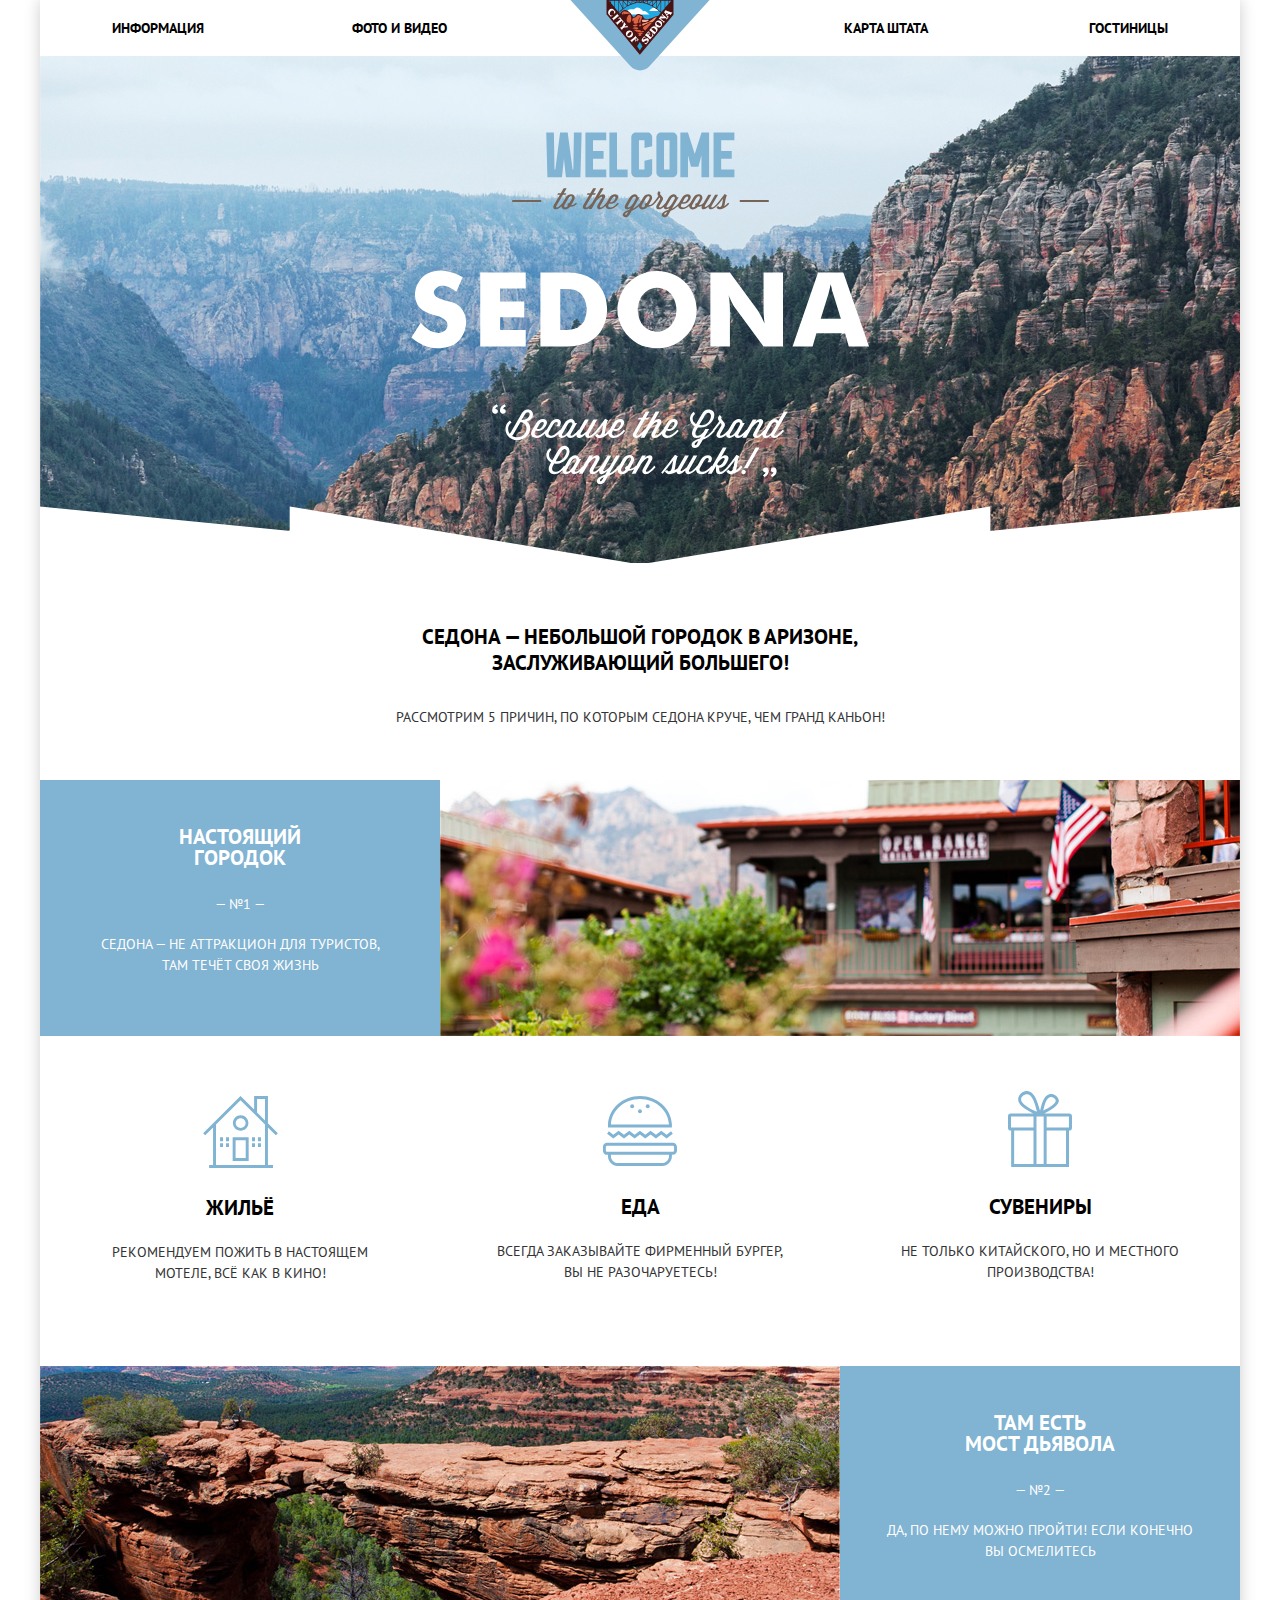
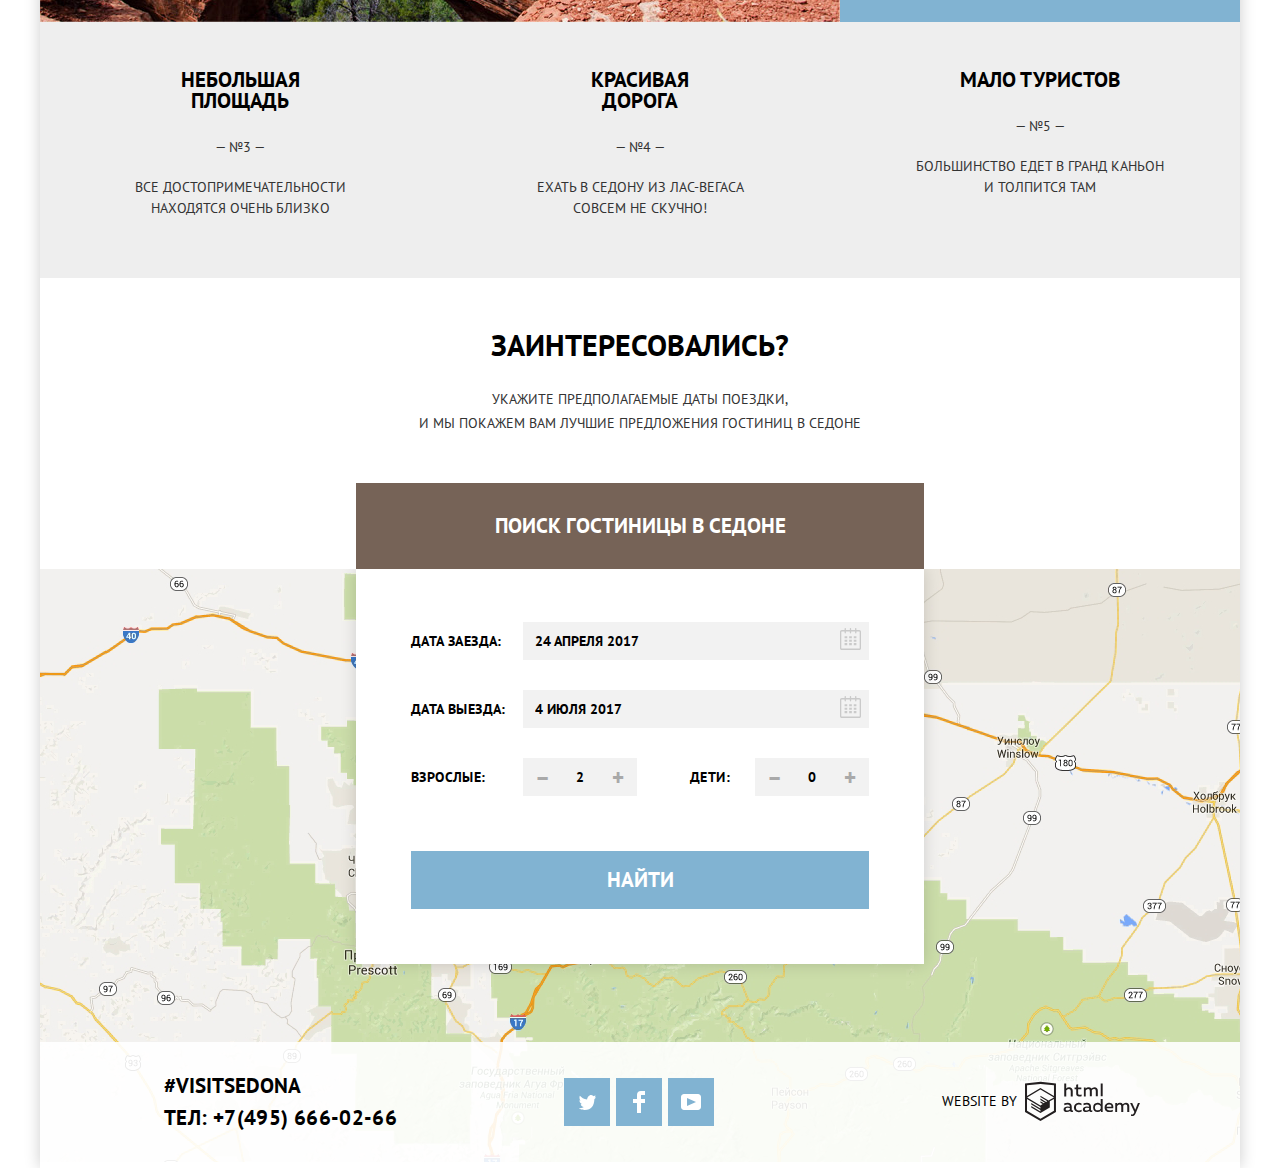
==== commit 38f645f9: "правки проекта после первой попытки защиты" ====
--- a/index.html
+++ b/index.html
@@ -4,7 +4,7 @@
   <meta charset="utf-8">
   <title>Добро пожаловать в Седону</title>
   <link href="https://fonts.googleapis.com/css?family=PT+Sans&display=swap" rel="stylesheet">
-  <link href="css/normalize.css" rel="stylesheet">
+  <link href="css/normalize-min.css" rel="stylesheet">
   <link href="css/style-min.css" rel="stylesheet">
 </head>
 
@@ -12,7 +12,9 @@
 
   <header>
     <nav class="header-navigation">
-      <a href="#" class="logo-sedona"><img src="img/logo-sedona.svg" width="140" height="72" alt="Логотип города Седона"></a>
+      <a class="logo-sedona">
+        <img src="img/logo-sedona.svg" width="140" height="72" alt="Логотип города Седона">
+      </a>
       <ul  class="main-navigation">
         <li><a href="#">Информация</a></li>
         <li><a href="#">Фото и видео</a></li>
@@ -41,7 +43,7 @@
             <div class="big-reason-1">
               <h3 class="title-of-reason">Настоящий городок</h3>
               <p>— №1 —</p>
-              <p>Седона — не аттракцион для туристов, там течёт своя жизнь</p>
+              <p>Седона — не аттракцион для туристов, там течёт своя жизнь </p>
             </div>
             <div>
               <img src="img/reason-1.jpg" width="800" height="256" alt="Фото города Седона">
@@ -95,8 +97,9 @@
     <section class="container-form-preview">
       <h2 class="visually-hidden">Блок preview перед формой поиска гостиницы</h2>
       <p class="search-form-subtitle-1">Заинтересовались?</p>
-      <p class="search-form-subtitle-2">Укажите предполагаемые даты поездки, 
-        <br> и мы покажем вам лучшие предложения гостиниц в седоне
+      <p class="search-form-subtitle-2">
+        Укажите предполагаемые даты поездки,<br>
+        и мы покажем вам лучшие предложения гостиниц в Седоне
       </p>
       <button class="button-close-form" type="button">Поиск гостиницы в Седоне</button>
     </section>
@@ -107,7 +110,7 @@
         <div class="date-form-element arrival-date">
           <label for="arrival-date">Дата заезда:</label>
           <input class="input-date required" type="text" name="arrival-date" id="arrival-date" value="24 апреля 2017" aria-label="В данном поле введите: день (цифрами), месяц (кириллицей), год (четыре цифры)">
-          <button class="button-calendar" type="button" name="Кнопка вызова календаря для выбора даты заезда">
+          <button class="button-calendar" type="button" aria-label="Кнопка вызова календаря для выбора даты заезда">
             <svg class="icon-calendar" xmlns="http://www.w3.org/2000/svg" width="21" height="22" viewBox="0 0 21 22">
               <path d="M19.251 2.025h-2.845V.648c0-.381-.294-.689-.656-.689-.363 0-.656.308-.656.689v1.377h-3.938V.648c0-.381-.294-.689-.655-.689-.363 0-.657.308-.657.689v1.377H5.906V.648c0-.381-.294-.689-.656-.689-.363 0-.657.308-.657.689v1.377H1.75C.784 2.025 0 2.847 0 3.862v16.302C0 21.179.784 22 1.75 22h17.501c.966 0 1.749-.821 1.749-1.836V3.862c0-1.015-.783-1.837-1.749-1.837zm.437 18.139a.448.448 0 0 1-.437.459H1.75a.45.45 0 0 1-.438-.459V3.862a.45.45 0 0 1 .438-.459h2.844v1.378c0 .381.294.689.657.689.362 0 .656-.308.656-.689V3.403h3.938v1.378c0 .381.294.689.657.689.361 0 .655-.308.655-.689V3.403h3.938v1.378c0 .381.293.689.656.689.362 0 .656-.308.656-.689V3.403h2.845c.241 0 .437.206.437.459v16.302z"/>
               <path d="M4.594 8.225h2.625v2.066H4.594zM4.594 11.668h2.625v2.067H4.594zM4.594 15.112h2.625v2.066H4.594zM9.188 15.112h2.625v2.066H9.188zM9.188 11.668h2.625v2.067H9.188zM9.188 8.225h2.625v2.066H9.188zM13.781 15.112h2.625v2.066h-2.625zM13.781 11.668h2.625v2.067h-2.625zM13.781 8.225h2.625v2.066h-2.625z"/>
@@ -117,7 +120,7 @@
         <div class="date-form-element">
           <label for="departure-date">Дата выезда:</label>
           <input class="input-date required" type="text" name="departure-date" id="departure-date" value="4 июля 2017" aria-label="В данном поле введите: день (цифрами), месяц (кириллицей), год (четыре цифры)">
-          <button class="button-calendar" type="button" name="Кнопка вызова календаря для выбора даты выезда">
+          <button class="button-calendar" type="button" aria-label="Кнопка вызова календаря для выбора даты выезда">
             <svg class="icon-calendar" xmlns="http://www.w3.org/2000/svg" width="21" height="22" viewBox="0 0 21 22">
               <path d="M19.251 2.025h-2.845V.648c0-.381-.294-.689-.656-.689-.363 0-.656.308-.656.689v1.377h-3.938V.648c0-.381-.294-.689-.655-.689-.363 0-.657.308-.657.689v1.377H5.906V.648c0-.381-.294-.689-.656-.689-.363 0-.657.308-.657.689v1.377H1.75C.784 2.025 0 2.847 0 3.862v16.302C0 21.179.784 22 1.75 22h17.501c.966 0 1.749-.821 1.749-1.836V3.862c0-1.015-.783-1.837-1.749-1.837zm.437 18.139a.448.448 0 0 1-.437.459H1.75a.45.45 0 0 1-.438-.459V3.862a.45.45 0 0 1 .438-.459h2.844v1.378c0 .381.294.689.657.689.362 0 .656-.308.656-.689V3.403h3.938v1.378c0 .381.294.689.657.689.361 0 .655-.308.655-.689V3.403h3.938v1.378c0 .381.293.689.656.689.362 0 .656-.308.656-.689V3.403h2.845c.241 0 .437.206.437.459v16.302z"/>
               <path d="M4.594 8.225h2.625v2.066H4.594zM4.594 11.668h2.625v2.067H4.594zM4.594 15.112h2.625v2.066H4.594zM9.188 15.112h2.625v2.066H9.188zM9.188 11.668h2.625v2.067H9.188zM9.188 8.225h2.625v2.066H9.188zM13.781 15.112h2.625v2.066h-2.625zM13.781 11.668h2.625v2.067h-2.625zM13.781 8.225h2.625v2.066h-2.625z"/>
--- a/css/style-min.css
+++ b/css/style-min.css
@@ -1 +1 @@
-body{padding:0;margin:0 auto;width:1200px;font-family:"PT Sans","Arial Narrow",sans-serif;font-size:14px;line-height:21px;font-weight:400;color:#000;text-transform:uppercase;text-align:center;background-color:#fff;-webkit-box-shadow:0 0 15px rgba(0,0,0,.2);box-shadow:0 0 15px rgba(0,0,0,.2)}.visually-hidden{position:absolute;clip:rect(0 0 0 0);width:1px;height:1px;margin:-1px}a{text-decoration:none}.header-navigation{position:relative}.logo-sedona{position:absolute;top:-1px;left:50%;margin-left:-70px}.header-navigation ul{display:-webkit-box;display:-ms-flexbox;display:flex;-ms-flex-wrap:wrap;flex-wrap:wrap;list-style:none;width:auto;margin:0;padding-left:72px;padding-right:72px;padding-top:5px;padding-bottom:15px}.main-navigation li{width:240px;padding-top:10px;font-size:14px;line-height:26px;font-weight:700}.main-navigation li:nth-child(4n+1),.main-navigation li:nth-child(4n+2){text-align:left}.main-navigation li:nth-child(4n+3){text-align:right;margin-left:auto}.main-navigation li:nth-child(4n+4){text-align:right}.main-navigation a{color:#000}.main-navigation a:hover,.main-navigation a:focus{color:#81b3d2}.main-navigation a:active{color:#cacaca}.actual-link a,.actual-link a:hover,.actual-link a:focus{color:#766357}.background-logo{background:#2c4646 url(../img/background_photo.jpg) no-repeat;background-position-y:-56px}.background-logo::after{display:block;content:"";background:url(../img/polygon.png) no-repeat center 1px;width:1200px;height:58px}.background-logo img{margin-top:76px;margin-bottom:14px}.presentation{margin:0;padding-left:300px;padding-right:300px;padding-top:61px}.presentation .title-presentation{font-size:21px;line-height:26px;font-weight:700;margin-top:0;margin-bottom:28px}.presentation p{font-size:14px;line-height:26px}.subitle-presentation{margin-bottom:0;padding-bottom:50px}.reasons-list{position:relative;z-index:3;display:-webkit-box;display:-ms-flexbox;display:flex;-ms-flex-wrap:wrap;flex-wrap:wrap;list-style:none;margin:0;padding-left:0}.type-of-reason{font-size:21px;line-height:21px;font-weight:700;margin:21px auto}.big-reason-1,.big-reason-2{-webkit-box-sizing:border-box;box-sizing:border-box;background-color:#81b3d2;color:#fff;width:400px;min-height:256px}.title-of-reason{font-size:21px;line-height:21px;padding:25px 92px 0 92px}.big-reason-1 p,.big-reason-2 p{padding:0 46px;padding-top:5px}.container-reason-1{display:-webkit-box;display:-ms-flexbox;display:flex;-ms-flex-wrap:wrap;flex-wrap:wrap}.container-reason-2{display:-webkit-box;display:-ms-flexbox;display:flex;-ms-flex-wrap:wrap;flex-wrap:wrap;-webkit-box-orient:horizontal;-webkit-box-direction:reverse;-ms-flex-direction:row-reverse;flex-direction:row-reverse}.container-reason-1 img,.container-reason-2 img{vertical-align:top}.items-1-reason{list-style:none;display:-webkit-box;display:-ms-flexbox;display:flex;-ms-flex-wrap:wrap;flex-wrap:wrap;padding-left:0}.reason-1-house{-webkit-box-sizing:border-box;box-sizing:border-box;background:url(../img/icon-1.svg) no-repeat;background-size:75px 72px;background-position:center 60px;padding:0 50px;padding-top:140px}.reason-1-eat{background:url(../img/icon-3.svg) no-repeat;background-size:74px 70px;background-position:center 60px;padding-top:139px}.reason-1-souvenir{background:url(../img/icon-2.svg) no-repeat;background-size:64px 76px;background-position:center 55px;padding-top:139px}.reason-1-house p{padding:0 20px;padding-top:3px;padding-bottom:68px}.reason-1-eat p{padding:0 50px;padding-top:3px}.reason-1-souvenir p{padding:0 20px;padding-top:3px}.reason-1-house,.reason-1-eat,.reason-1-souvenir,.small-reason-1,.small-reason-2,.small-reason-3{max-width:calc(100%/3)}.small-reason-1,.small-reason-2,.small-reason-3{-webkit-box-sizing:border-box;box-sizing:border-box;background-color:#eee;padding-bottom:45px}.small-reason-1 h3,.small-reason-2 h3,.small-reason-3 h3{font-size:21px;line-height:21px;font-weight:700;padding:0 120px;padding-top:26px;text-align:center}.small-reason-1 p,.small-reason-2 p{padding:0 69px;padding-top:5px}.small-reason-3 p{padding:0 75px;padding-top:5px}.container-form-preview{position:relative;z-index:10;background-color:#fff}.search-form-subtitle-1{font-size:30px;line-height:36px;font-weight:700;text-align:center;margin-top:0;margin-bottom:22px;padding-top:49px;padding-left:70px;padding-right:70px}.search-form-subtitle-2{line-height:24px;text-align:center;padding-bottom:34px;padding-top:2px;padding-left:70px;padding-right:70px}.button-close-form{position:relative;background-color:#766357;color:#fff;font-size:21px;line-height:26px;font-weight:700;text-transform:uppercase;border:0;width:568px;padding:30px 50px;outline:0;cursor:pointer;z-index:10}.button-close-form:hover,.button-close-form:focus{background-color:#604e43;color:#fff}.button-close-form:active{background-color:#503e33;color:#928a85}.container-search-form{position:relative;display:-webkit-box;display:-ms-flexbox;display:flex;-ms-flex-wrap:wrap;flex-wrap:wrap;margin-left:316px}.search-form{position:absolute;z-index:2;-webkit-box-sizing:border-box;box-sizing:border-box;width:568px;background-color:#fff;padding:55px;padding-top:53px;text-align:left;-webkit-box-shadow:0 0 15px rgba(0,0,0,.15);box-shadow:0 0 15px rgba(0,0,0,.15)}@-webkit-keyframes hidden-form-animation{to{-webkit-transform:translateY(-500px);transform:translateY(-500px)}}@keyframes hidden-form-animation{to{-webkit-transform:translateY(-500px);transform:translateY(-500px)}}@-webkit-keyframes show-form-animation{0%{-webkit-transform:translateY(-500px);transform:translateY(-500px)}to{-webkit-transform:translateY(0);transform:translateY(0)}}@keyframes show-form-animation{0%{-webkit-transform:translateY(-500px);transform:translateY(-500px)}to{-webkit-transform:translateY(0);transform:translateY(0)}}@-webkit-keyframes shake{0%,to{-webkit-transform:translateX(0);transform:translateX(0)}10%,30%,50%,70%,90%{-webkit-transform:translateX(-5px);transform:translateX(-5px)}20%,40%,60%,80%{-webkit-transform:translateX(5px);transform:translateX(5px)}}@keyframes shake{0%,to{-webkit-transform:translateX(0);transform:translateX(0)}10%,30%,50%,70%,90%{-webkit-transform:translateX(-5px);transform:translateX(-5px)}20%,40%,60%,80%{-webkit-transform:translateX(5px);transform:translateX(5px)}}.search-form-show{-webkit-animation-name:show-form-animation;animation-name:show-form-animation;-webkit-animation-duration:500ms;animation-duration:500ms;-webkit-animation-fill-mode:forwards;animation-fill-mode:forwards}.search-form-hidden{-webkit-animation-name:hidden-form-animation;animation-name:hidden-form-animation;-webkit-animation-duration:700ms;animation-duration:700ms;-webkit-animation-fill-mode:forwards;animation-fill-mode:forwards}.form-error{-webkit-animation:shake .4s;animation:shake .4s}.date-form-element,.number-form-element{display:-webkit-box;display:-ms-flexbox;display:flex;-ms-flex-wrap:wrap;flex-wrap:wrap;-webkit-box-align:center;-ms-flex-align:center;align-items:center;-webkit-box-sizing:border-box;box-sizing:border-box;width:100%;font-size:14px;line-height:26px;font-weight:700}.date-form-element{margin-bottom:30px}.date-form-element label,.number-form-element label{-webkit-box-sizing:border-box;box-sizing:border-box;width:112px;letter-spacing:.4px}.children{padding-left:50px;margin-right:3px}.number-form-element{width:50%}.block-number-form-element{display:-webkit-box;display:-ms-flexbox;display:flex;-ms-flex-wrap:wrap;flex-wrap:wrap;-webkit-box-pack:justify;-ms-flex-pack:justify;justify-content:space-between;margin-bottom:28px}.input-date,.input-number{-webkit-box-sizing:border-box;box-sizing:border-box;font-size:14px;line-height:26px;min-height:38px;padding:13px;font-weight:700;border:0;text-transform:uppercase;background-color:#f2f2f2}.input-date{width:308px;text-align:left;padding:6px;padding-left:12px}.input-number{width:38px;text-align:center;padding:6px}.input-date:hover,.input-number:hover{background-color:#ebebeb}.input-date:focus,.input-number:focus,.input-date:active,.input-number:active{background-color:#fff;outline:2px solid #e5e5e5}.button-calendar{border:0;outline:0;vertical-align:middle;width:38px;height:38px;fill:#cacaca;background-color:#f2f2f2;cursor:pointer}.button-calendar:hover,.button-calendar:focus{fill:#000}.button-calendar:active{fill:#81b3d2}.button-minus-plus{border:0;outline:0;width:38px;height:38px;font-size:23px;font-weight:700;line-height:26px;color:#a9a9a9;background-color:#f2f2f2;cursor:pointer}.button-minus-plus:hover,.button-minus-plus:focus{color:#000}.button-minus-plus:active{color:#81b3d2}.button-search-result{display:block;width:100%;font-size:21px;line-height:26px;font-weight:700;padding:16px 55px;margin-top:55px;text-transform:uppercase;border:0;background-color:#81b3d2;color:#fff;outline:0;cursor:pointer}.button-search-result:hover,.button-search-result:focus{background-color:#669ec0;color:#fff}.button-search-result:active{background-color:#5496bd;color:#94b9d2}.map-sedona{position:relative;z-index:1}.map-sedona iframe{position:absolute}.container-hotels{text-align:left}.container-hotels ul{list-style:none}.form-filter-of-search{display:-webkit-box;display:-ms-flexbox;display:flex;-ms-flex-wrap:wrap;flex-wrap:wrap;background-color:#2b3d47;background-image:url(../img/filter-background.jpg);background-position:center -55px;color:#fff;padding:27px 72px 24px 60px}.fieldset{border:0}.list-search-hotels-filter{padding:0;margin:0}.list-search-hotels-filter li{padding-left:25px;padding-bottom:24px}.list-search-hotels-filter li:last-child{padding-bottom:0}.infrastructure,.hotel-type{width:230px}.check{position:relative;display:inline-block;vertical-align:middle;padding-left:15px;cursor:pointer}.check-input{position:absolute;clip:rect(0 0 0 0);width:1px;height:1px}.custom-box{position:absolute;left:-28px}.custom-box .closedbox{fill-opacity:1}.custom-box .outline,.custom-box .component-checkmark,.custom-box .component-tornbox{fill-opacity:0}.check-input:checked+.custom-box .closedbox{fill-opacity:0}.check-input:checked+.custom-box .component-tornbox,.check-input:checked+.custom-box .component-checkmark{fill-opacity:1}.check-input:focus+.custom-box .outline{fill:#bdbbbc;fill-opacity:1}.check-input:disabled+.custom-box .closedbox{fill-opacity:.5}.check-input:checked:disabled+.custom-box .component-tornbox,.check-input:checked:disabled+.custom-box .component-checkmark{fill-opacity:.5}.form-headings{font-size:16px;line-height:21px;font-weight:700;margin-bottom:17px}.filter-range{display:-webkit-box;display:-ms-flexbox;display:flex;-ms-flex-wrap:wrap;flex-wrap:wrap;-webkit-box-orient:vertical;-webkit-box-direction:normal;-ms-flex-direction:column;flex-direction:column;width:318px;margin-left:auto}.filter-range-title{font-size:16px;line-height:21px;font-weight:700;margin-bottom:10px;margin-left:1px}.price-controls{position:relative;font-size:0;border:2px solid #fff;border-radius:2px;margin-bottom:20px}.price-controls::after{content:"";position:absolute;top:50%;left:50%;width:2px;height:22px;background:#fff;-webkit-transform:translate(-50%,-50%);transform:translate(-50%,-50%)}.price-controls label{display:inline-block;vertical-align:middle;font-size:14px;line-height:30px}.min-price{font:inherit;width:90px;padding-left:66px}.max-price{font:inherit;width:90px;padding-left:55px}.price-controls input{width:50px;margin:0;color:inherit;font:inherit;background:0 0;border:0}.range-controls{position:relative;margin-bottom:32px}.range-controls .scale{margin-left:1px;height:2px;background:rgba(255,255,255,.3)}.range-controls .bar{width:80%;height:2px;background:#fff}.range-toggle{position:absolute;top:-9px;width:4px;height:4px;background:#ababab;border:8px solid #fff;border-radius:50%;-webkit-box-shadow:0 2px 1px 0 rgba(0,1,1,.2);box-shadow:0 2px 1px 0 rgba(0,1,1,.2);cursor:pointer}.range-toggle:hover{-webkit-transform:scale(1.1);transform:scale(1.1)}.range-toggle-min{left:1px}.range-toggle-max{left:253px}.button-form-display{font-size:14px;line-height:21px;text-transform:uppercase;border:2px solid #fff;background-color:transparent;color:#fff;width:137px;min-height:36px;margin-left:85px;border-radius:2px;cursor:pointer}.button-form-display:hover,.button-form-display:focus{background-color:#fff;color:#000}.button-form-display:active{opacity:.8}.sort-found-hotels{position:relative;display:-webkit-box;display:-ms-flexbox;display:flex;-ms-flex-wrap:wrap;flex-wrap:wrap;-webkit-box-align:center;-ms-flex-align:center;align-items:center;padding:9px 72px 9px 72px}.container-sort-hotels{display:-webkit-box;display:-ms-flexbox;display:flex;-ms-flex-wrap:wrap;flex-wrap:wrap;margin-top:4px;max-width:85%}.list-for-sort-hotels{display:-webkit-box;display:-ms-flexbox;display:flex;-ms-flex-wrap:wrap;flex-wrap:wrap;-webkit-box-align:center;-ms-flex-align:center;align-items:center;margin:0}.quantity-hotels,.hotel-name{font-size:21px;line-height:26px;font-weight:700;color:#000;letter-spacing:.1px}.hotel-name{padding-right:50px}.quantity-hotels{display:block;margin-right:6px;min-width:120px}.sort-hotels{font-size:12px;line-height:18px;padding-left:38px}.button-dir-up,.button-dir-down{position:absolute;cursor:pointer;border:0;background-color:transparent}.button-dir-up{bottom:32px;right:90px}.button-dir-down{right:67px;bottom:33px}.svg-up,.svg-down{fill:#cacaca}.svg-up:hover,.svg-down:hover,.svg-up:focus,.svg-down:focus{fill:#231f20}.button-dir-up:active .svg-up,.button-dir-down:active .svg-down,.button-dir-active .svg-down{fill:#81b3d2}.sort-price,.sort-type-rate{font-size:12px;line-height:18px;padding-right:33px}.sort-hotels li{width:82px}.sort-price{color:#81b3d2}.sort-type-rate a{color:#cacaca;border-bottom:1px dotted #81b3d2}.sort-type-rate a:hover,.sort-type-rate a:focus{color:#81b3d2;border-bottom:1px dotted #81b3d2}.sort-type-rate a:active{color:#000;border-bottom:none}.about-hotel img{position:absolute;vertical-align:top;left:72px;top:30px}.list-found-hotels{padding:0;margin:0}.list-found-hotels li{position:relative;display:-webkit-box;display:-ms-flexbox;display:flex;-ms-flex-wrap:wrap;flex-wrap:wrap;-webkit-box-orient:vertical;-webkit-box-direction:normal;-ms-flex-direction:column;flex-direction:column;-webkit-box-pack:justify;-ms-flex-pack:justify;justify-content:space-between;-ms-flex-wrap:wrap;flex-wrap:wrap;-webkit-box-sizing:border-box;box-sizing:border-box;border-bottom:1px solid #e5e5e5;width:100%;padding:25px 72px 30px 237px}.list-found-hotels li:first-of-type{border-top:1px solid #e5e5e5}.about-hotel{display:-webkit-box;display:-ms-flexbox;display:flex;-ms-flex-wrap:wrap;flex-wrap:wrap;-webkit-box-pack:justify;-ms-flex-pack:justify;justify-content:space-between;-webkit-box-align:center;-ms-flex-align:center;align-items:center;margin-bottom:8px}.about-hotel h3{margin:0;width:700px}.about-hotel-price p{-webkit-box-sizing:border-box;box-sizing:border-box;margin:0;min-width:116px;max-width:300px;padding-right:20px}.about-hotel-price{display:-webkit-box;display:-ms-flexbox;display:flex;-ms-flex-wrap:wrap;flex-wrap:wrap;-webkit-box-align:center;-ms-flex-align:center;align-items:center;margin-bottom:13px}.about-hotel-buttons{display:-webkit-box;display:-ms-flexbox;display:flex;-ms-flex-wrap:wrap;flex-wrap:wrap;-webkit-box-align:center;-ms-flex-align:center;align-items:center}.about-hotel-buttons p{margin-left:auto;margin-top:0;margin-bottom:0}.hotel-name:hover,.hotel-name:focus{color:#81b3d2}.hotel-name:active{color:#cacaca}.button-hotel-info{font-size:14px;line-height:21px;font-weight:700;text-transform:uppercase;background-color:#81b3d2;color:#fff;padding:3px 18px 3px 16px;margin-right:6px;max-width:200px}.button-hotel-info:hover,.button-hotel-info:focus{background-color:#669ec0;color:#fff}.button-hotel-info:active{background-color:#5496bd;color:#94b9d2}.button-hotel-reserve{font-size:14px;line-height:21px;font-weight:700;text-transform:uppercase;background-color:#766357;color:#fff;padding:3px 17px;max-width:200px}.button-hotel-reserve:hover,.button-hotel-reserve:focus{background-color:#604e43;color:#fff}.button-hotel-reserve:active{background-color:#503e33;color:#928a85}.hotel-rate{width:135px;margin-left:auto}.current-rate{display:block;-webkit-box-sizing:border-box;box-sizing:border-box;background-color:#f2f2f2;width:110px;text-align:center;padding:3px}.rate-4-stars{background-image:url(../img/star.svg);width:89px;background-repeat:space;font-size:0;margin-top:3px}.rate-3-stars{background-image:url(../img/star.svg);width:65px;background-repeat:space;font-size:0;margin-top:3px}.rate-2-stars{background-image:url(../img/star.svg);width:41px;background-repeat:space;font-size:0;margin-top:3px}.footer-container{position:relative;z-index:1}.flex-footer-absolute{position:absolute;display:-webkit-box;display:-ms-flexbox;display:flex;width:100%;bottom:0;background-color:rgba(255,255,255,.9)}.flex-footer{display:-webkit-box;display:-ms-flexbox;display:flex}.footer-contacts,.footer-social,.footer-website{width:calc(100%/3);margin:0;padding:0}.footer-contacts{display:inline-block;vertical-align:top;font-size:21px;line-height:26px;font-weight:700;text-align:left;padding:31px 10px 37px 124px}.correct-footer-hotels{padding:31px 4px 31px 130px}.footer-contacts a{display:inline-block;color:#000;margin-top:6px;letter-spacing:.37px}.footer-social{display:-webkit-box;display:-ms-flexbox;display:flex;-ms-flex-wrap:wrap;flex-wrap:wrap;list-style:none;padding-left:72px;padding-top:36px;margin-bottom:10px}.social-list a{display:inline-block;vertical-align:top;width:46px;height:48px;background-color:#81b3d2;font-size:0;margin-right:6px;margin-bottom:6px}.social-list a:hover,.social-list a:focus{background-color:#669ec0;color:#fff}.social-list a:active{background-color:#5496bd;color:#88b6d1}.social-list a:active .icon-twitter,.social-list a:active .icon-fb,.social-list a:active .icon-youtube{opacity:.3}.icon-twitter{width:17px;height:15px;padding-top:17px;padding-left:1px;fill:#fff}.icon-fb{width:12px;height:22px;padding-top:13px;fill:#fff}.icon-youtube{width:20px;height:16px;padding-top:16px;fill:#fff}.footer-website{display:inline-block;vertical-align:top;font-size:14px;line-height:26px;padding-right:40px;padding-top:39px}.logo-html-academy{vertical-align:middle;width:115px;height:41px;fill:#231f20;padding-left:4px;padding-bottom:2px}.logo-html-academy:hover,.logo-html-academy:focus{fill:#81b3d2}.logo-html-academy:active{fill:#bdbbbc}+body{padding:0;margin:0 auto;width:1200px;font-family:"PT Sans","Arial Narrow",sans-serif;font-size:14px;line-height:21px;font-weight:400;color:#000;text-transform:uppercase;text-align:center;background-color:#fff;-webkit-box-shadow:0 0 15px rgba(0,0,0,.2);box-shadow:0 0 15px rgba(0,0,0,.2)}.visually-hidden{position:absolute;clip:rect(0 0 0 0);width:1px;height:1px;margin:-1px}a{text-decoration:none}.header-navigation{position:relative}.logo-sedona{position:absolute;top:-1px;left:50%;margin-left:-70px}.header-navigation ul{display:-webkit-box;display:-ms-flexbox;display:flex;-ms-flex-wrap:wrap;flex-wrap:wrap;list-style:none;width:auto;margin:0;padding-left:72px;padding-right:72px;padding-top:5px;padding-bottom:15px}.main-navigation li{width:240px;padding-top:10px;font-size:14px;line-height:26px;font-weight:700}.main-navigation li:nth-child(4n+1),.main-navigation li:nth-child(4n+2){text-align:left}.main-navigation li:nth-child(4n+3){text-align:right;margin-left:auto}.main-navigation li:nth-child(4n+4){text-align:right}.main-navigation a{color:#000}.main-navigation a:hover,.main-navigation a:focus{color:#81b3d2}.main-navigation a:active{color:rgba(0,0,0,.3)}.actual-link a,.actual-link a:hover,.actual-link a:focus{color:#766357}.background-logo{background:#2c4646 url(../img/background_photo.jpg) no-repeat;background-position-y:-56px}.background-logo::after{display:block;content:"";background:url(../img/polygon.png) no-repeat center 1px;width:1200px;height:58px}.background-logo img{margin-top:76px;margin-bottom:14px}.presentation{margin:0;padding-left:300px;padding-right:300px;padding-top:61px}.presentation .title-presentation{font-size:21px;line-height:26px;font-weight:700;margin-top:0;margin-bottom:28px}.presentation p{font-size:14px;line-height:26px}.subitle-presentation{color:#333;margin-bottom:0;padding-bottom:50px}.reasons-list{position:relative;z-index:3;display:-webkit-box;display:-ms-flexbox;display:flex;-ms-flex-wrap:wrap;flex-wrap:wrap;list-style:none;margin:0;padding-left:0}.items-1-reason p,.small-reason-1 p,.small-reason-2 p,.small-reason-3 p{color:#333}.type-of-reason{font-size:21px;line-height:21px;font-weight:700;margin:21px auto}.big-reason-1,.big-reason-2{-webkit-box-sizing:border-box;box-sizing:border-box;background-color:#81b3d2;color:#fff;width:400px;min-height:256px}.title-of-reason{font-size:21px;line-height:21px;padding:25px 92px 0 92px}.big-reason-1 p{padding:5px 50px 0 50px}.big-reason-2 p{padding:5px 45px 0 45px}.container-reason-1{display:-webkit-box;display:-ms-flexbox;display:flex;-ms-flex-wrap:wrap;flex-wrap:wrap;background-color:#81b3d2}.container-reason-2{display:-webkit-box;display:-ms-flexbox;display:flex;-ms-flex-wrap:wrap;flex-wrap:wrap;-webkit-box-orient:horizontal;-webkit-box-direction:reverse;-ms-flex-direction:row-reverse;flex-direction:row-reverse;background-color:#81b3d2}.container-reason-1 img,.container-reason-2 img{vertical-align:top}.items-1-reason{list-style:none;display:-webkit-box;display:-ms-flexbox;display:flex;-ms-flex-wrap:wrap;flex-wrap:wrap;padding-left:0}.reason-1-house{-webkit-box-sizing:border-box;box-sizing:border-box;background:url(../img/icon-1.svg) no-repeat;background-size:75px 72px;background-position:center 60px;padding:0 50px;padding-top:140px}.reason-1-eat{background:url(../img/icon-3.svg) no-repeat;background-size:74px 70px;background-position:center 60px;padding-top:139px}.reason-1-souvenir{background:url(../img/icon-2.svg) no-repeat;background-size:64px 76px;background-position:center 55px;padding-top:139px}.reason-1-house p{padding:0 20px;padding-top:3px;padding-bottom:68px}.reason-1-eat p{padding:0 50px;padding-top:3px}.reason-1-souvenir p{padding:0 20px;padding-top:3px}.reason-1-house,.reason-1-eat,.reason-1-souvenir,.small-reason-1,.small-reason-2,.small-reason-3{max-width:calc(100%/3)}.small-reason-1,.small-reason-2,.small-reason-3{-webkit-box-sizing:border-box;box-sizing:border-box;background-color:#eee;padding-bottom:45px}.small-reason-1 h3,.small-reason-2 h3,.small-reason-3 h3{font-size:21px;line-height:21px;font-weight:700;padding:0 120px;padding-top:26px;text-align:center}.small-reason-1 p,.small-reason-2 p{padding:0 69px;padding-top:5px}.small-reason-3 p{padding:0 75px;padding-top:5px}.container-form-preview{position:relative;z-index:10;background-color:#fff}.search-form-subtitle-1{font-size:30px;line-height:36px;font-weight:700;text-align:center;margin-top:0;margin-bottom:22px;padding-top:49px;padding-left:70px;padding-right:70px}.search-form-subtitle-2{color:#333;line-height:24px;text-align:center;padding-bottom:34px;padding-top:2px;padding-left:70px;padding-right:70px}.button-close-form{position:relative;background-color:#766357;color:#fff;font-size:21px;line-height:26px;font-weight:700;text-transform:uppercase;border:0;width:568px;padding:30px 50px;outline:0;cursor:pointer;z-index:10}.button-close-form:hover,.button-close-form:focus{background-color:#604e43;color:#fff}.button-close-form:active{background-color:#503e33;color:rgba(255,255,255,.3)}.container-search-form{position:relative;display:-webkit-box;display:-ms-flexbox;display:flex;-ms-flex-wrap:wrap;flex-wrap:wrap;margin-left:316px}.search-form{position:absolute;z-index:2;-webkit-box-sizing:border-box;box-sizing:border-box;width:568px;background-color:#fff;padding:55px;padding-top:53px;text-align:left;-webkit-box-shadow:0 0 15px rgba(0,0,0,.15);box-shadow:0 0 15px rgba(0,0,0,.15)}@-webkit-keyframes hidden-form-animation{to{-webkit-transform:translateY(-500px);transform:translateY(-500px)}}@keyframes hidden-form-animation{to{-webkit-transform:translateY(-500px);transform:translateY(-500px)}}@-webkit-keyframes show-form-animation{0%{-webkit-transform:translateY(-500px);transform:translateY(-500px)}to{-webkit-transform:translateY(0);transform:translateY(0)}}@keyframes show-form-animation{0%{-webkit-transform:translateY(-500px);transform:translateY(-500px)}to{-webkit-transform:translateY(0);transform:translateY(0)}}@-webkit-keyframes shake{0%,to{-webkit-transform:translateX(0);transform:translateX(0)}10%,30%,50%,70%,90%{-webkit-transform:translateX(-5px);transform:translateX(-5px)}20%,40%,60%,80%{-webkit-transform:translateX(5px);transform:translateX(5px)}}@keyframes shake{0%,to{-webkit-transform:translateX(0);transform:translateX(0)}10%,30%,50%,70%,90%{-webkit-transform:translateX(-5px);transform:translateX(-5px)}20%,40%,60%,80%{-webkit-transform:translateX(5px);transform:translateX(5px)}}.search-form-show{-webkit-animation-name:show-form-animation;animation-name:show-form-animation;-webkit-animation-duration:500ms;animation-duration:500ms;-webkit-animation-fill-mode:forwards;animation-fill-mode:forwards}.search-form-hidden{-webkit-animation-name:hidden-form-animation;animation-name:hidden-form-animation;-webkit-animation-duration:700ms;animation-duration:700ms;-webkit-animation-fill-mode:forwards;animation-fill-mode:forwards}.form-error{-webkit-animation:shake .4s;animation:shake .4s}.date-form-element,.number-form-element{display:-webkit-box;display:-ms-flexbox;display:flex;-ms-flex-wrap:wrap;flex-wrap:wrap;-webkit-box-align:center;-ms-flex-align:center;align-items:center;-webkit-box-sizing:border-box;box-sizing:border-box;width:100%;font-size:14px;line-height:26px;font-weight:700}.date-form-element{margin-bottom:30px}.date-form-element label,.number-form-element label{-webkit-box-sizing:border-box;box-sizing:border-box;width:112px;letter-spacing:.4px}.children{padding-left:50px;margin-right:3px}.number-form-element{width:50%}.block-number-form-element{display:-webkit-box;display:-ms-flexbox;display:flex;-ms-flex-wrap:wrap;flex-wrap:wrap;-webkit-box-pack:justify;-ms-flex-pack:justify;justify-content:space-between;margin-bottom:28px}.input-date,.input-number{-webkit-box-sizing:border-box;box-sizing:border-box;font-size:14px;line-height:26px;min-height:38px;padding:13px;font-weight:700;border:0;text-transform:uppercase;background-color:#f2f2f2}.input-date{width:308px;text-align:left;padding:6px;padding-left:12px}.input-number{width:38px;text-align:center;padding:6px}.input-date:hover,.input-number:hover{background-color:#ebebeb}.input-date:focus,.input-number:focus,.input-date:active,.input-number:active{background-color:#fff;outline:2px solid #e5e5e5}.button-calendar{border:0;outline:0;vertical-align:middle;width:38px;height:38px;fill:#cacaca;background-color:#f2f2f2;cursor:pointer}.button-calendar:hover,.button-calendar:focus{fill:#000}.button-calendar:active{fill:#81b3d2}.button-minus-plus{border:0;outline:0;width:38px;height:38px;font-size:23px;font-weight:700;line-height:26px;color:#a9a9a9;background-color:#f2f2f2;cursor:pointer}.button-minus-plus:hover,.button-minus-plus:focus{color:#000}.button-minus-plus:active{color:#81b3d2}.button-search-result{display:block;width:100%;font-size:21px;line-height:26px;font-weight:700;padding:16px 55px;margin-top:55px;text-transform:uppercase;border:0;background-color:#81b3d2;color:#fff;outline:0;cursor:pointer}.button-search-result:hover,.button-search-result:focus{background-color:#669ec0;color:#fff}.button-search-result:active{background-color:#5496bd;color:rgba(255,255,255,.3)}.map-sedona{position:relative;z-index:1}.map-sedona iframe{position:absolute}.container-hotels{text-align:left}.container-hotels ul{list-style:none}.form-filter-of-search{display:-webkit-box;display:-ms-flexbox;display:flex;-ms-flex-wrap:wrap;flex-wrap:wrap;background-color:#2b3d47;background-image:url(../img/filter-background.jpg);background-position:center -55px;color:#fff;padding:27px 72px 24px 60px}.fieldset{border:0}.list-search-hotels-filter{padding:0;margin:0}.list-search-hotels-filter li{padding-left:25px;padding-bottom:24px}.list-search-hotels-filter li:last-child{padding-bottom:0}.infrastructure,.hotel-type{width:230px}.check{position:relative;display:inline-block;vertical-align:middle;padding-left:15px;cursor:pointer}.check-input{position:absolute;clip:rect(0 0 0 0);width:1px;height:1px}.custom-box{position:absolute;left:-28px}.custom-box .closedbox{fill-opacity:1}.custom-box .outline,.custom-box .component-checkmark,.custom-box .component-tornbox{fill-opacity:0}.check-input:checked+.custom-box .closedbox{fill-opacity:0}.check-input:checked+.custom-box .component-tornbox,.check-input:checked+.custom-box .component-checkmark{fill-opacity:1}.check-input:focus+.custom-box .outline{fill:#bdbbbc;fill-opacity:1}.check-input:disabled+.custom-box .closedbox{fill-opacity:.5}.check-input:checked:disabled+.custom-box .closedbox{fill-opacity:0}.check-input:checked:disabled+.custom-box .component-tornbox,.check-input:checked:disabled+.custom-box .component-checkmark{fill-opacity:.5}.form-headings{font-size:16px;line-height:21px;font-weight:700;margin-bottom:17px}.filter-range{display:-webkit-box;display:-ms-flexbox;display:flex;-ms-flex-wrap:wrap;flex-wrap:wrap;-webkit-box-orient:vertical;-webkit-box-direction:normal;-ms-flex-direction:column;flex-direction:column;width:318px;margin-left:auto}.filter-range-title{font-size:16px;line-height:21px;font-weight:700;margin-bottom:10px;margin-left:1px}.price-controls{position:relative;font-size:0;border:2px solid #fff;border-radius:2px;margin-bottom:20px}.price-controls::after{content:"";position:absolute;top:50%;left:50%;width:2px;height:22px;background:#fff;-webkit-transform:translate(-50%,-50%);transform:translate(-50%,-50%)}.price-controls label{display:inline-block;vertical-align:middle;font-size:14px;line-height:21px}.min-price{font:inherit;width:90px;padding:5px 0 4px 66px}.max-price{font:inherit;width:90px;padding-left:55px}.price-controls input{width:50px;margin:0;color:inherit;font:inherit;background:0 0;border:0}.range-controls{position:relative;margin-bottom:32px}.range-controls .scale{margin-left:1px;height:2px;background:rgba(255,255,255,.3)}.range-controls .bar{width:80%;height:2px;background:#fff}.range-toggle{position:absolute;top:-9px;width:4px;height:4px;background:#ababab;border:8px solid #fff;border-radius:50%;-webkit-box-shadow:0 2px 1px 0 rgba(0,1,1,.2);box-shadow:0 2px 1px 0 rgba(0,1,1,.2);cursor:pointer}.range-toggle:hover{-webkit-transform:scale(1.1);transform:scale(1.1)}.range-toggle-min{left:1px}.range-toggle-max{left:253px}.button-form-display{font-size:14px;line-height:21px;text-transform:uppercase;border:2px solid #fff;background-color:transparent;color:#fff;width:137px;min-height:36px;margin-left:85px;border-radius:2px;cursor:pointer}.button-form-display:hover,.button-form-display:focus{background-color:#fff;color:#000}.button-form-display:active{opacity:.8}.sort-found-hotels{position:relative;display:-webkit-box;display:-ms-flexbox;display:flex;-ms-flex-wrap:wrap;flex-wrap:wrap;-webkit-box-align:center;-ms-flex-align:center;align-items:center;padding:9px 72px 9px 72px}.container-sort-hotels{display:-webkit-box;display:-ms-flexbox;display:flex;-ms-flex-wrap:wrap;flex-wrap:wrap;margin-top:4px;max-width:85%}.list-for-sort-hotels{display:-webkit-box;display:-ms-flexbox;display:flex;-ms-flex-wrap:wrap;flex-wrap:wrap;-webkit-box-align:center;-ms-flex-align:center;align-items:center;margin:0}.quantity-hotels,.hotel-name{font-size:21px;line-height:26px;font-weight:700;color:#000;letter-spacing:.1px}.hotel-name{padding-right:50px}.quantity-hotels{display:block;margin-right:6px;min-width:120px}.sort-hotels{font-size:12px;line-height:18px;padding-left:38px}.button-dir-up,.button-dir-down{position:absolute;cursor:pointer;border:0;background-color:transparent}.button-dir-up{bottom:32px;right:90px}.button-dir-down{right:67px;bottom:33px}.svg-up,.svg-down{fill:#cacaca}.svg-up:hover,.svg-down:hover,.svg-up:focus,.svg-down:focus{fill:#231f20}.button-dir-up:active .svg-up,.button-dir-down:active .svg-down,.button-dir-active .svg-down{fill:#81b3d2}.sort-price,.sort-type-rate{font-size:12px;line-height:18px;padding-right:33px}.sort-hotels li{width:82px}.sort-price{color:#81b3d2}.sort-type-rate a{color:rgba(0,0,0,.3);border-bottom:1px dotted #81b3d2}.sort-type-rate a:hover,.sort-type-rate a:focus{color:#81b3d2;border-bottom:1px dotted #81b3d2}.sort-type-rate a:active{color:#000;border-bottom:none}.about-hotel img{position:absolute;vertical-align:top;left:72px;top:30px}.list-found-hotels{padding:0;margin:0}.list-found-hotels li{position:relative;display:-webkit-box;display:-ms-flexbox;display:flex;-ms-flex-wrap:wrap;flex-wrap:wrap;-webkit-box-orient:vertical;-webkit-box-direction:normal;-ms-flex-direction:column;flex-direction:column;-webkit-box-pack:justify;-ms-flex-pack:justify;justify-content:space-between;-ms-flex-wrap:wrap;flex-wrap:wrap;-webkit-box-sizing:border-box;box-sizing:border-box;border-bottom:1px solid #e5e5e5;width:100%;padding:25px 72px 30px 237px}.list-found-hotels li:first-of-type{border-top:1px solid #e5e5e5}.about-hotel{display:-webkit-box;display:-ms-flexbox;display:flex;-ms-flex-wrap:wrap;flex-wrap:wrap;-webkit-box-pack:justify;-ms-flex-pack:justify;justify-content:space-between;-webkit-box-align:center;-ms-flex-align:center;align-items:center;margin-bottom:8px}.about-hotel h3{margin:0;width:700px}.about-hotel-price p{-webkit-box-sizing:border-box;box-sizing:border-box;margin:0;min-width:116px;max-width:300px;padding-right:20px}.about-hotel-price{display:-webkit-box;display:-ms-flexbox;display:flex;-ms-flex-wrap:wrap;flex-wrap:wrap;-webkit-box-align:center;-ms-flex-align:center;align-items:center;margin-bottom:13px}.about-hotel-buttons{display:-webkit-box;display:-ms-flexbox;display:flex;-ms-flex-wrap:wrap;flex-wrap:wrap;-webkit-box-align:center;-ms-flex-align:center;align-items:center}.about-hotel-buttons p{margin-left:auto;margin-top:0;margin-bottom:0}.hotel-name:hover,.hotel-name:focus{color:#81b3d2}.hotel-name:active{color:rgba(0,0,0,.3)}.button-hotel-info{font-size:14px;line-height:21px;font-weight:700;text-transform:uppercase;background-color:#81b3d2;color:#fff;padding:3px 18px 3px 16px;margin-right:6px;max-width:200px}.button-hotel-info:hover,.button-hotel-info:focus{background-color:#669ec0;color:#fff}.button-hotel-info:active{background-color:#5496bd;color:rgba(255,255,255,.3)}.button-hotel-reserve{font-size:14px;line-height:21px;font-weight:700;text-transform:uppercase;background-color:#766357;color:#fff;padding:3px 17px;max-width:200px}.button-hotel-reserve:hover,.button-hotel-reserve:focus{background-color:#604e43;color:#fff}.button-hotel-reserve:active{background-color:#503e33;color:rgba(255,255,255,.3)}.hotel-rate{width:135px;margin-left:auto}.current-rate{display:block;-webkit-box-sizing:border-box;box-sizing:border-box;color:#666;background-color:#f2f2f2;width:110px;text-align:center;padding:3px}.rate-4-stars{background-image:url(../img/star.svg);width:89px;background-repeat:space;font-size:0;margin-top:3px}.rate-3-stars{background-image:url(../img/star.svg);width:65px;background-repeat:space;font-size:0;margin-top:3px}.rate-2-stars{background-image:url(../img/star.svg);width:41px;background-repeat:space;font-size:0;margin-top:3px}.footer-container{position:relative;z-index:1}.flex-footer-absolute{position:absolute;display:-webkit-box;display:-ms-flexbox;display:flex;width:100%;bottom:0;background-color:rgba(255,255,255,.9)}.flex-footer{display:-webkit-box;display:-ms-flexbox;display:flex}.footer-contacts,.footer-social,.footer-website{width:calc(100%/3);margin:0;padding:0}.footer-contacts{display:inline-block;vertical-align:top;font-size:21px;line-height:26px;font-weight:700;text-align:left;padding:31px 10px 37px 124px}.correct-footer-hotels{padding:31px 4px 31px 130px}.footer-contacts a{display:inline-block;vertical-align:top;color:#000;margin-top:6px;letter-spacing:.37px}.footer-social{display:-webkit-box;display:-ms-flexbox;display:flex;-ms-flex-wrap:wrap;flex-wrap:wrap;list-style:none;padding-left:72px;padding-top:36px;margin-bottom:10px}.social-list a{display:inline-block;vertical-align:top;width:46px;height:48px;background-color:#81b3d2;font-size:0;margin-right:6px;margin-bottom:6px}.social-list a:hover,.social-list a:focus{background-color:#669ec0;color:#fff}.social-list a:active{background-color:#5496bd;color:#88b6d1}.social-list a:active .icon-twitter,.social-list a:active .icon-fb,.social-list a:active .icon-youtube{opacity:.3}.icon-twitter{width:17px;height:15px;padding-top:17px;padding-left:1px;fill:#fff}.icon-fb{width:12px;height:22px;padding-top:13px;fill:#fff}.icon-youtube{width:20px;height:16px;padding-top:16px;fill:#fff}.footer-website{display:inline-block;vertical-align:top;font-size:14px;line-height:26px;padding-right:40px;padding-top:39px}.logo-html-academy{vertical-align:middle;fill:#231f20;padding-left:4px;padding-bottom:2px}.logo-html-academy:hover,.logo-html-academy:focus{fill:#81b3d2}.logo-html-academy:active{fill:#bdbbbc}